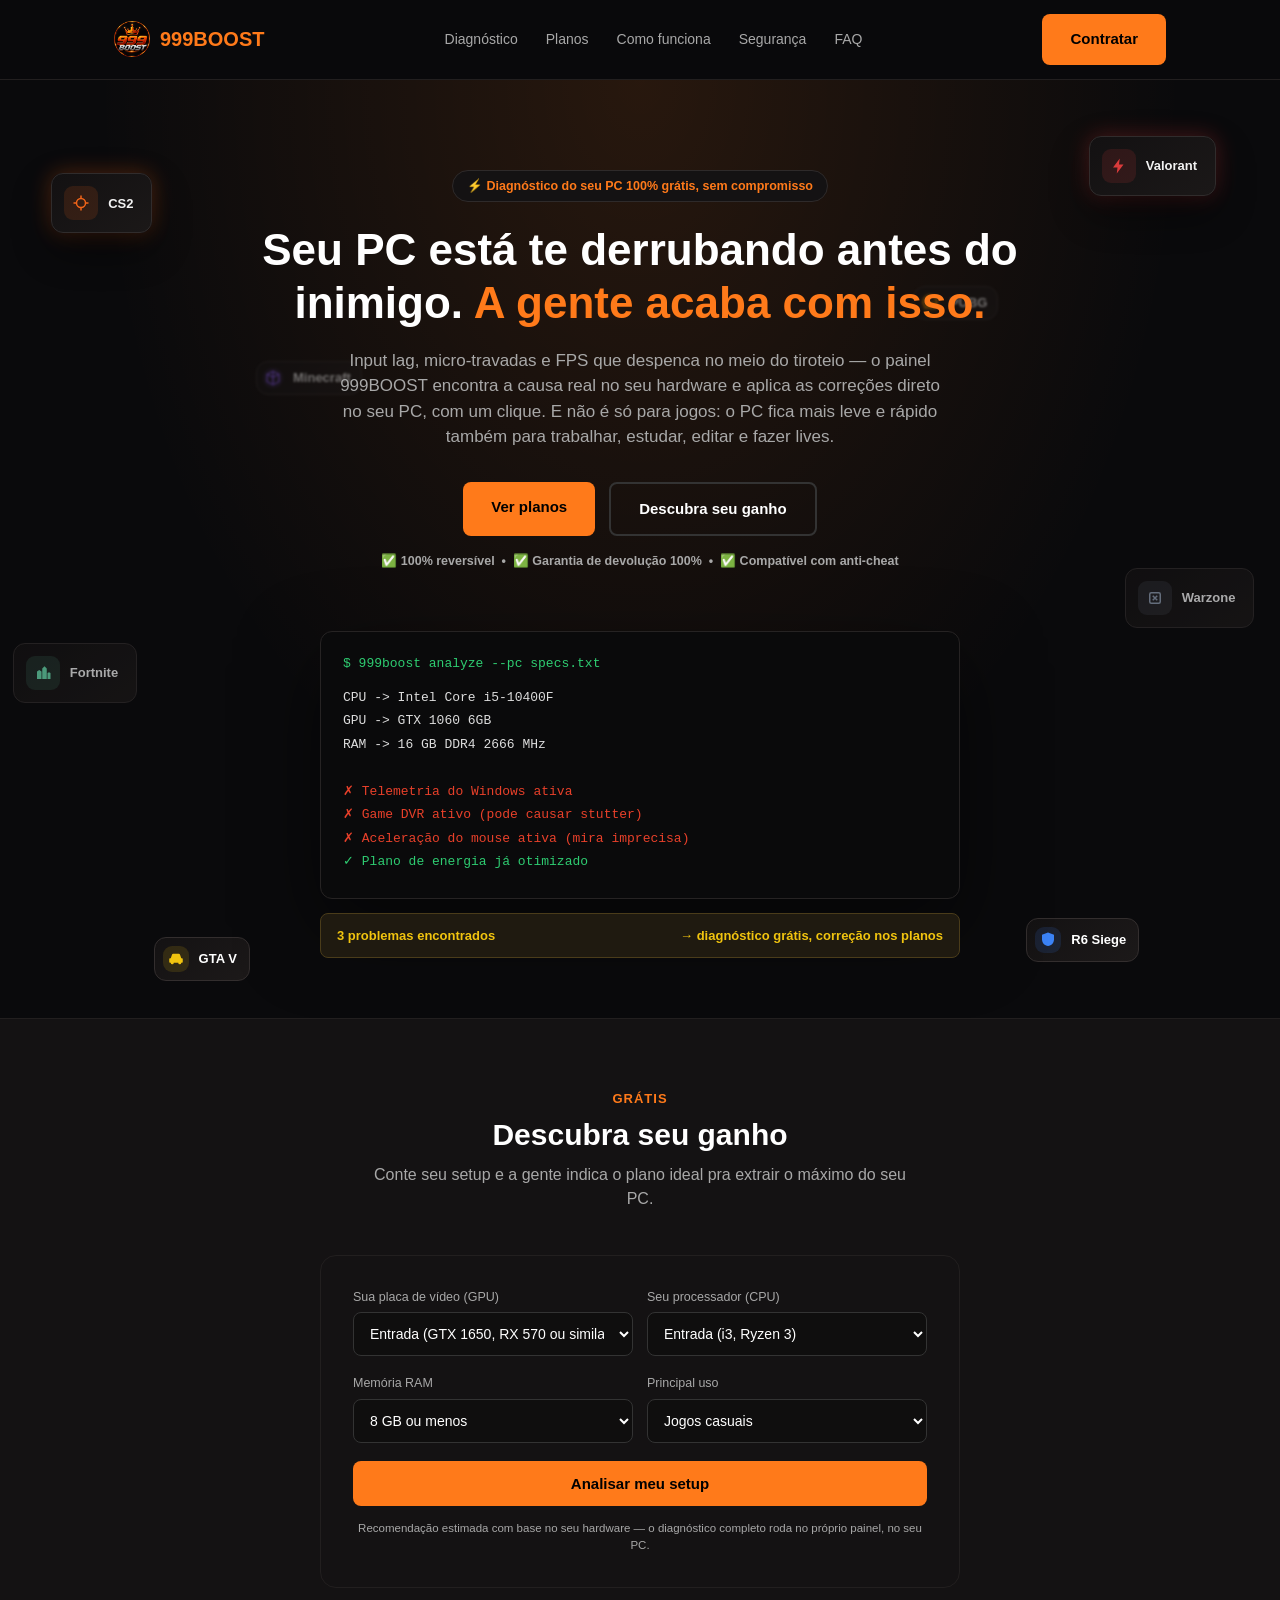
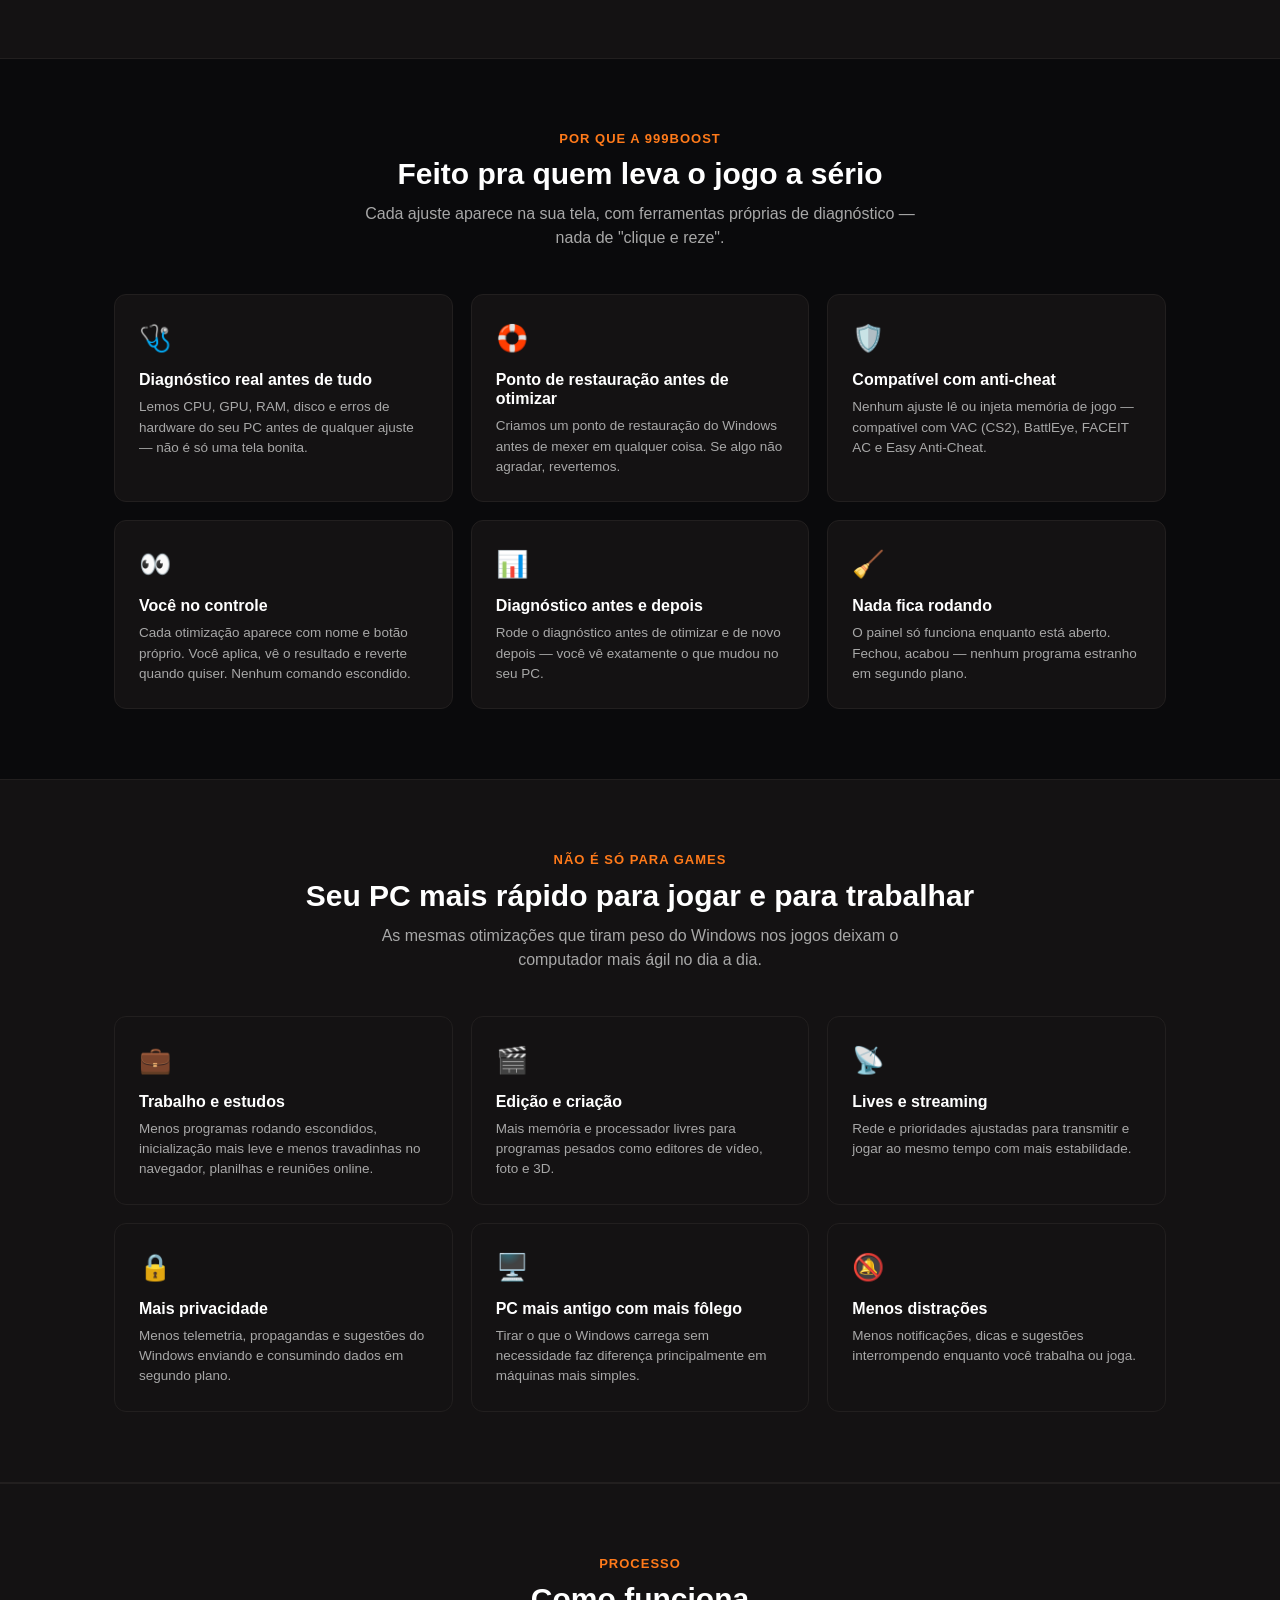
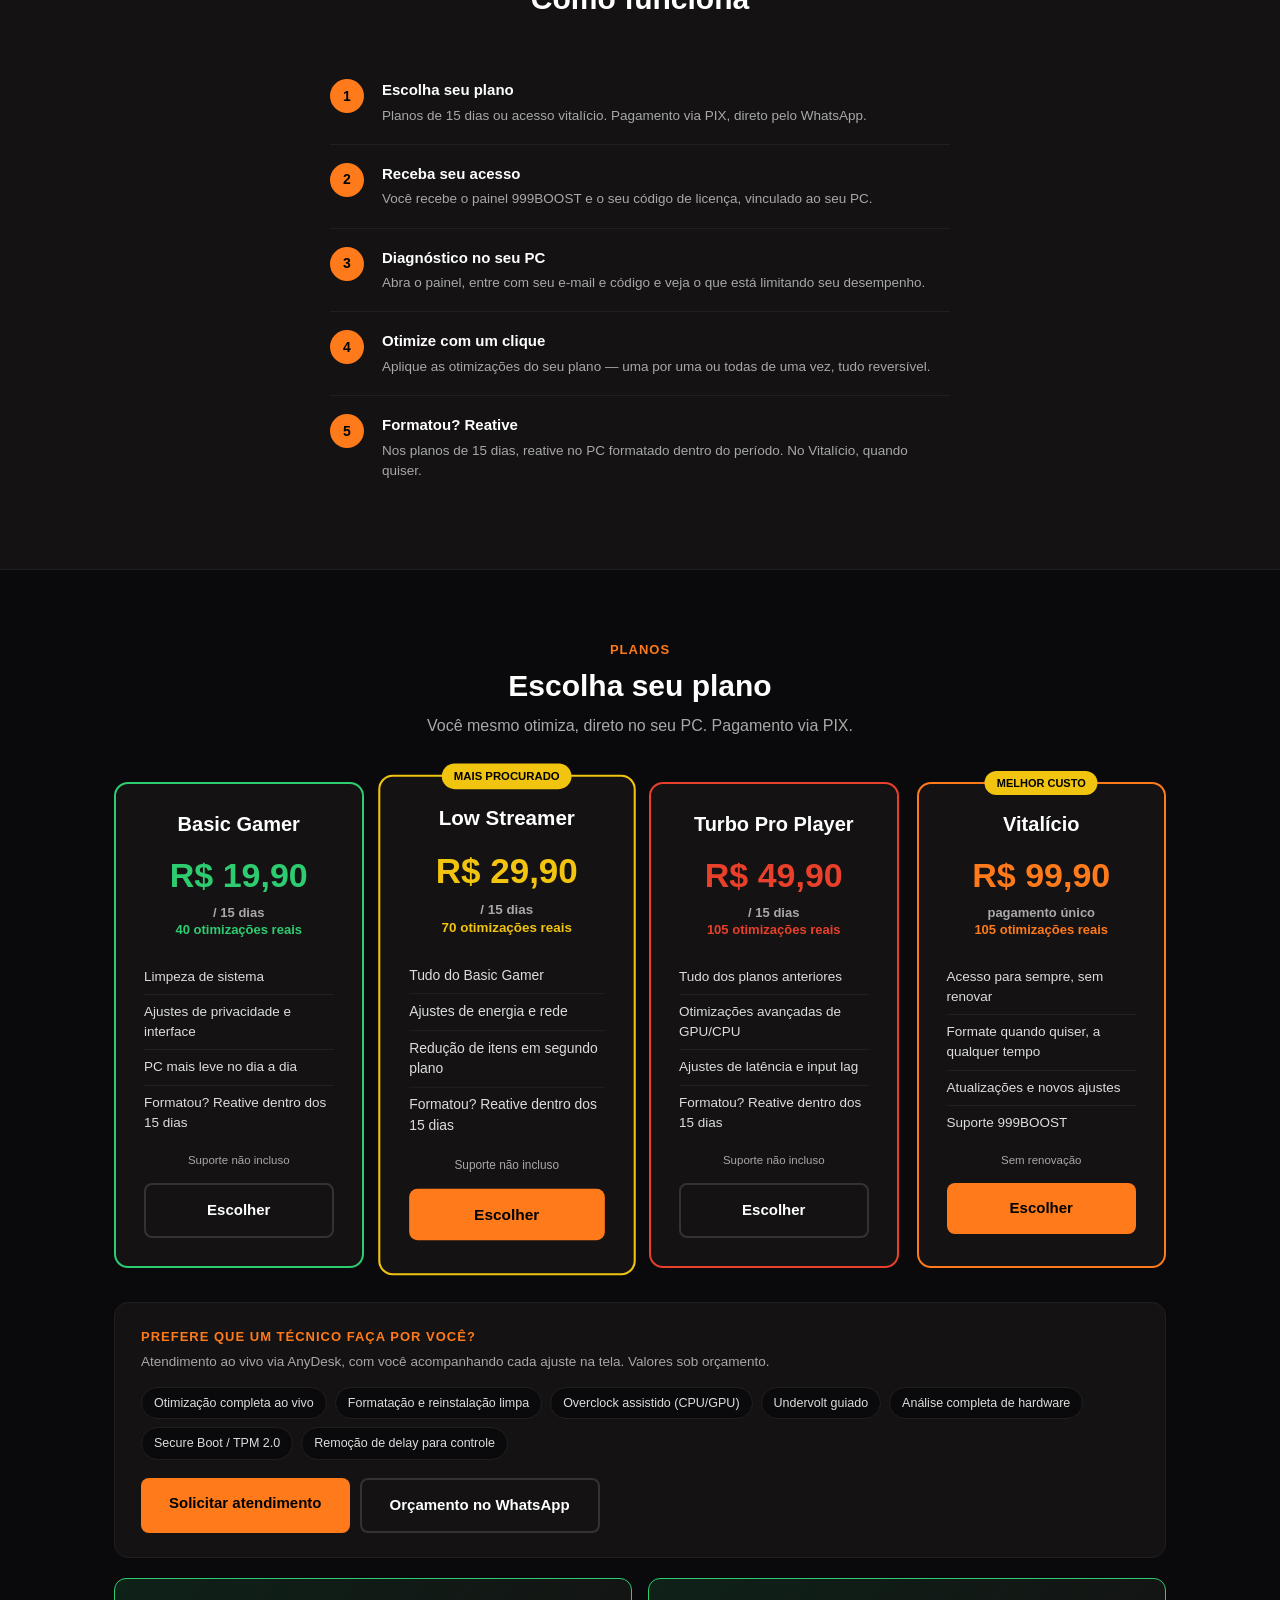
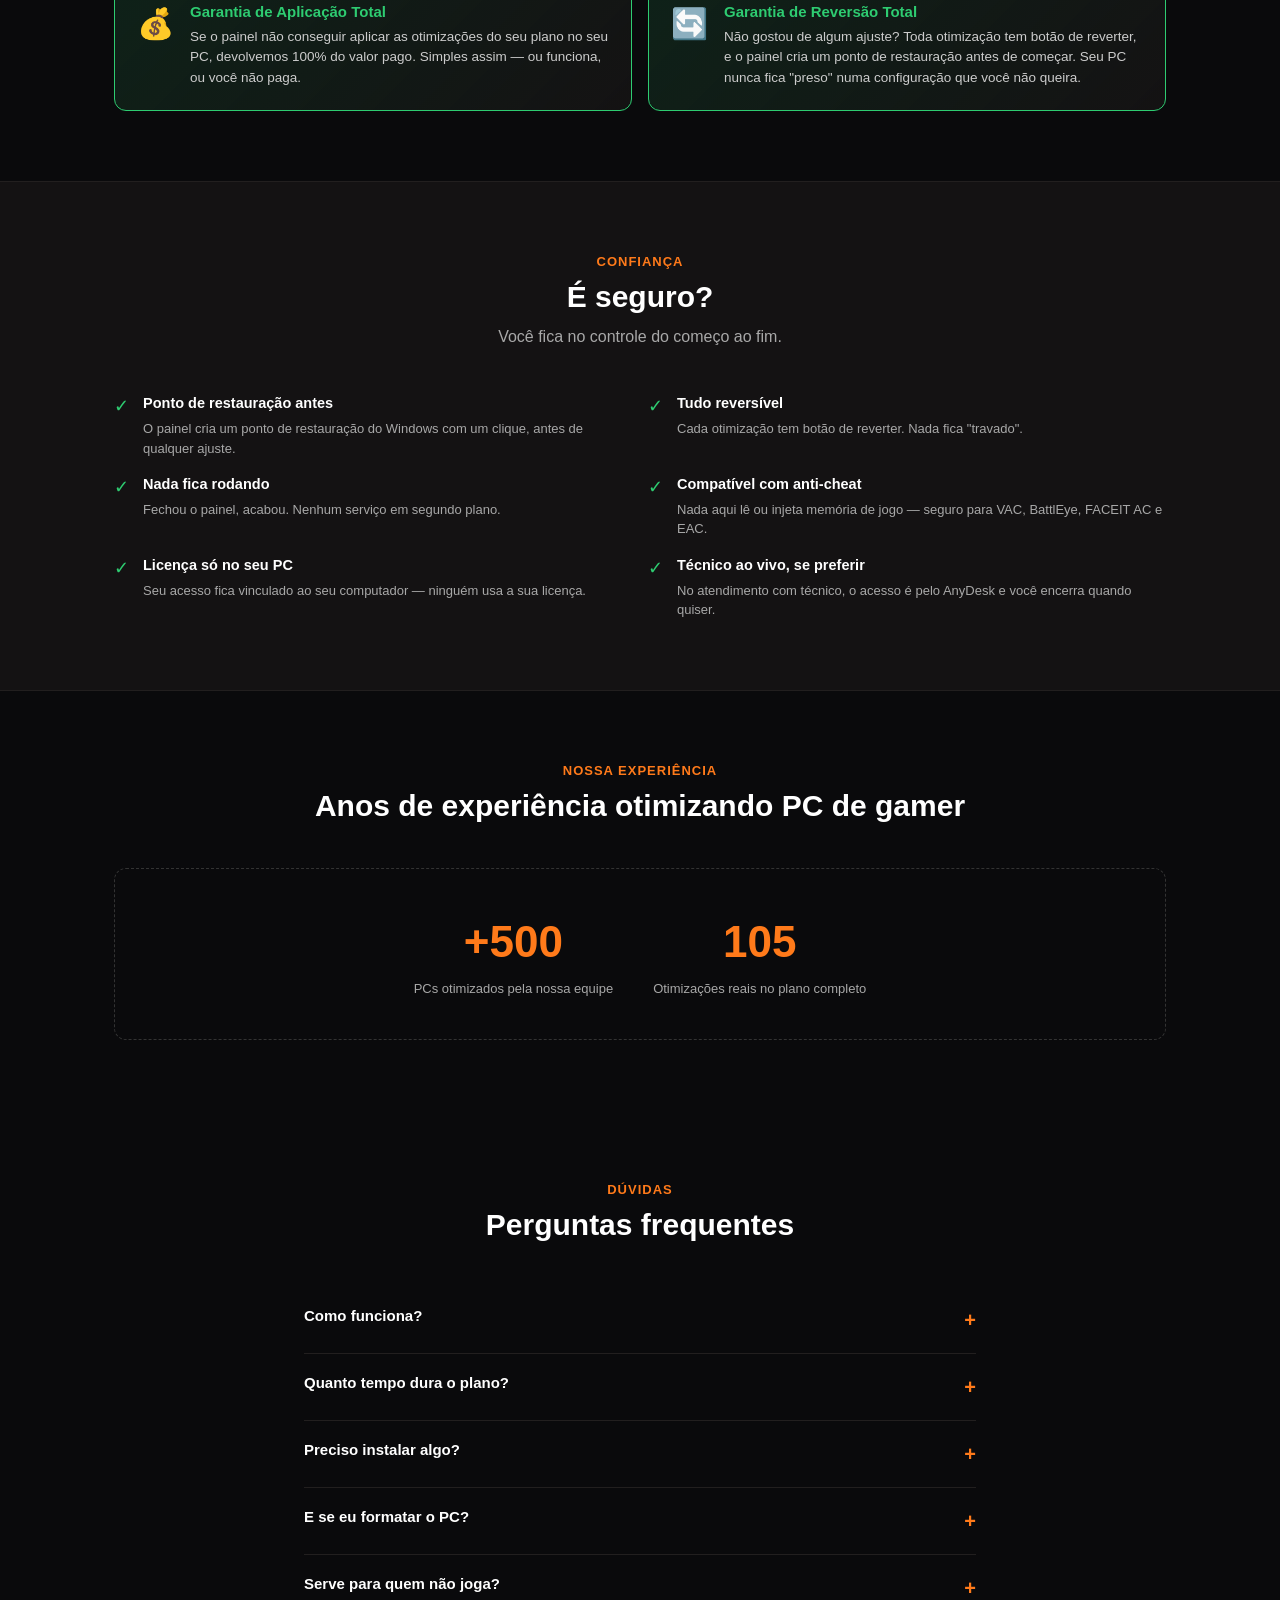
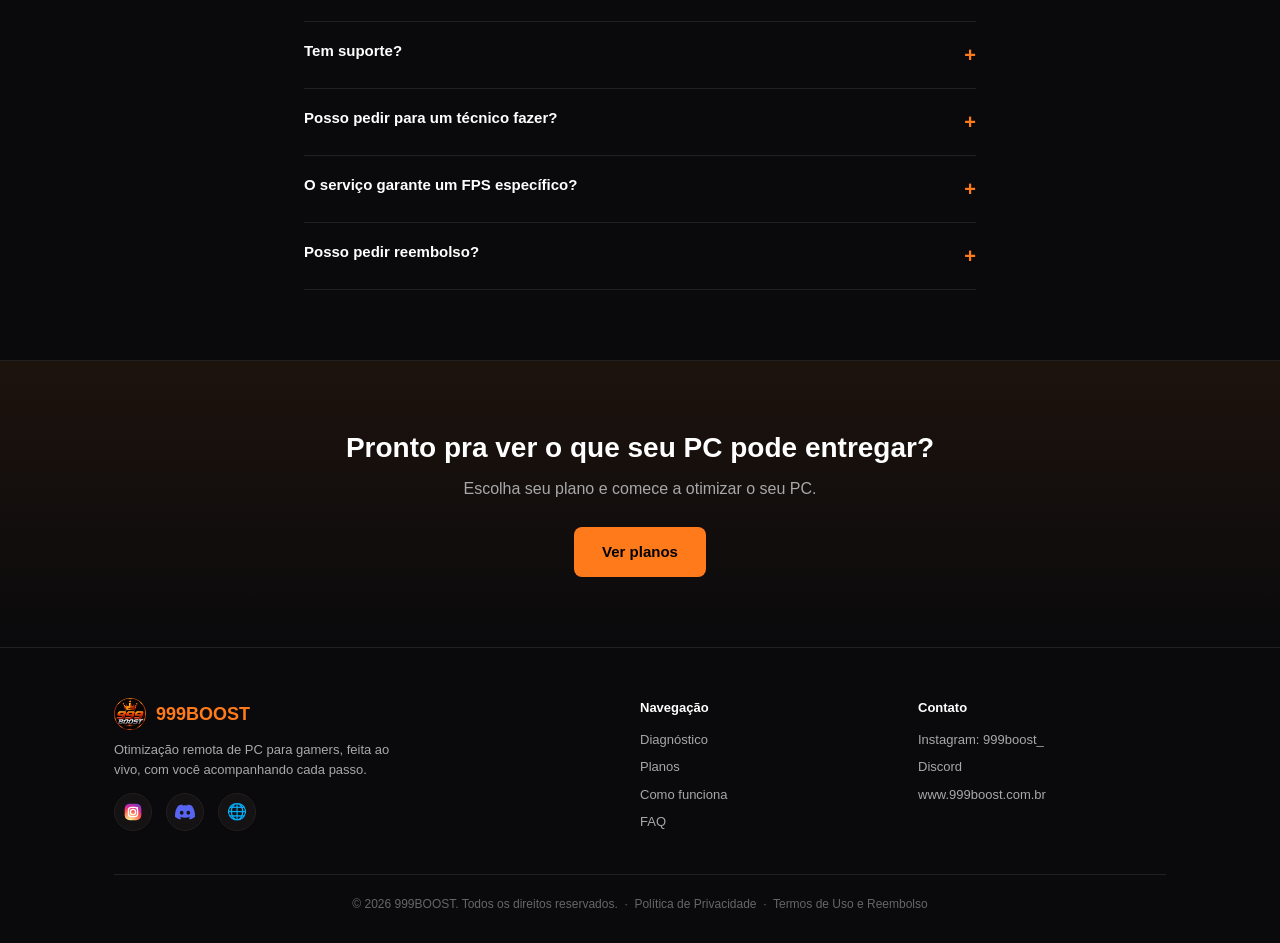
==== index.html @ 2a6d67d2 "Add files via upload" ====
<!DOCTYPE html>
<html lang="pt-br">
<head>
<meta charset="UTF-8">
<meta name="viewport" content="width=device-width, initial-scale=1, viewport-fit=cover">
<title>999BOOST - Otimização de PC Gamer ao Vivo</title>
<meta name="description" content="Otimização remota de PC para gamers, feita ao vivo via AnyDesk. Diagnóstico grátis, mais FPS, menos input lag. Garantia de devolução 100%.">
<link rel="icon" type="image/png" href="/Favicon.png?v=4">
<meta property="og:type" content="website">
<meta property="og:url" content="https://www.999boost.com.br">
<meta property="og:title" content="999BOOST - Otimização de PC Gamer ao Vivo">
<meta property="og:description" content="Diagnóstico grátis do seu PC. Mais FPS, menos input lag, atendimento ao vivo via AnyDesk. Garantia de devolução 100%.">
<meta property="og:image" content="https://www.999boost.com.br/logo.png">
<meta name="twitter:card" content="summary_large_image">
<meta name="twitter:title" content="999BOOST - Otimização de PC Gamer ao Vivo">
<meta name="twitter:description" content="Diagnóstico grátis do seu PC. Mais FPS, menos input lag, atendimento ao vivo via AnyDesk.">
<meta name="twitter:image" content="https://www.999boost.com.br/logo.png">
<style>
:root{
  --bg:#0a0a0c; --panel:#141213; --line:#221f1f; --text:#fff; --sub:#a8a8a8;
  --orange:#ff7a1a; --red:#e8402a; --green:#2ecc71; --yellow:#f1c40f;
  box-sizing:border-box;
}
*{box-sizing:border-box; margin:0; padding:0;}
body{background:var(--bg); color:var(--text); font-family:'Segoe UI',Arial,sans-serif; line-height:1.5;
  padding-top:env(safe-area-inset-top,0px); padding-bottom:env(safe-area-inset-bottom,0px);}
a{color:inherit; text-decoration:none;}
img{max-width:100%;}
.wrap{max-width:1100px; margin:0 auto; padding:0 24px;}
section{padding:70px 0;}
h1,h2,h3{line-height:1.2;}
.btn{display:inline-block; padding:14px 28px; border-radius:8px; font-weight:800; font-size:15px; cursor:pointer; border:none; transition:all .2s ease;}
.btn-primary{background:var(--orange); color:#000;}
.btn-outline{background:transparent; color:#fff; border:2px solid #333;}
.btn-primary:hover{background:#ff8f3f; transform:translateY(-2px); box-shadow:0 8px 22px rgba(255,106,26,.35);}
.btn-outline:hover{border-color:var(--orange); color:var(--orange);}

/* NAV */
nav{position:sticky; top:0; z-index:50; background:rgba(10,10,12,0.92); backdrop-filter:blur(8px); border-bottom:1px solid var(--line);}
nav .wrap{display:flex; align-items:center; justify-content:space-between; padding:14px 24px;}
.brand{display:flex; align-items:center; gap:10px; font-weight:900; font-size:20px; color:var(--orange);}
.brand img{width:36px; height:36px; border-radius:8px;}
.navlinks{display:flex; gap:28px; font-size:14px; color:var(--sub);}
.navlinks a:hover{color:#fff;}
.navcta{display:flex; gap:10px; align-items:center;}
@media (max-width:820px){ .navlinks{display:none;} }

/* HERO */
.hero{padding:90px 0 60px 0; text-align:center; background:radial-gradient(ellipse at top, rgba(255,122,26,0.12), transparent 60%); position:relative; overflow:hidden;}
.hero .wrap{position:relative; z-index:3;}
.game-badge{position:absolute; z-index:1; pointer-events:none; background:linear-gradient(145deg, var(--panel), #1c1919); border:1px solid #332e2e; border-radius:12px; padding:12px 18px 12px 12px; font-weight:800; font-size:13px; color:var(--sub); display:flex; align-items:center; gap:10px; animation:float 6s ease-in-out infinite;}
.game-badge .gb-icon{width:34px; height:34px; border-radius:9px; display:flex; align-items:center; justify-content:center; font-size:17px; flex-shrink:0;}
.game-badge b{color:#fff; font-size:13px; white-space:nowrap;}
@keyframes float{0%{transform:translateY(0) rotate(0deg) scale(1);} 33%{transform:translateY(-14px) rotate(-2deg) scale(1.03);} 66%{transform:translateY(8px) rotate(2deg) scale(0.98);} 100%{transform:translateY(0) rotate(0deg) scale(1);}}
.game-badge.far{opacity:.4; filter:blur(1px); transform-origin:center;}
.game-badge.near{opacity:.95; box-shadow:0 16px 40px rgba(0,0,0,.55), 0 0 22px var(--glow, transparent);}
.game-badge.mid{opacity:.65;}
.game-badge.small{padding:8px 12px 8px 8px; font-size:11px;}
.game-badge.small .gb-icon{width:26px; height:26px; font-size:13px;}
.game-badge.tiny{padding:6px 10px 6px 6px; font-size:10px;}
.game-badge.tiny .gb-icon{width:20px; height:20px; font-size:11px;}

.gb1{top:10%; left:4%; animation-delay:.2s; animation-duration:7s;}
.gb2{top:6%; right:5%; animation-delay:.9s; animation-duration:6.5s;}
.gb3{top:60%; left:1%; animation-delay:1.5s; animation-duration:8s;}
.gb4{top:52%; right:2%; animation-delay:.4s; animation-duration:6s;}
.gb5{bottom:4%; left:12%; animation-delay:1.1s; animation-duration:7.5s;}
.gb6{bottom:6%; right:11%; animation-delay:1.8s; animation-duration:6.8s;}
.gb7{top:30%; left:20%; animation-delay:2.2s; animation-duration:9s;}
.gb8{top:22%; right:22%; animation-delay:.6s; animation-duration:7.2s;}
.gb9{bottom:22%; left:32%; animation-delay:1.4s; animation-duration:8.4s;}
.gb10{bottom:28%; right:30%; animation-delay:2.6s; animation-duration:7.8s;}

@media (max-width:900px){
  .game-badge{transform:scale(.8);}
  .game-badge.tiny, .game-badge.far{display:none;}
}
@media (max-width:600px){ .game-badge{display:none;} }

.reveal{opacity:0; transform:translateY(24px); transition:opacity .6s ease, transform .6s ease;}
.reveal.show{opacity:1; transform:translateY(0);}

.floating-cta{position:fixed; bottom:22px; right:22px; z-index:60; background:var(--panel); border:1px solid var(--orange); border-radius:14px; padding:18px; width:270px; box-shadow:0 20px 50px rgba(0,0,0,.6); animation:slideIn .5s ease;}
@keyframes slideIn{from{transform:translateY(30px); opacity:0;} to{transform:translateY(0); opacity:1;}}
.floating-cta .fc-tag{color:var(--green); font-size:11px; font-weight:900; text-transform:uppercase;}
.floating-cta h4{font-size:14.5px; margin:6px 0 8px 0;}
.floating-cta p{color:var(--sub); font-size:12.5px; margin-bottom:12px;}
.floating-cta .fc-close{position:absolute; top:8px; right:10px; color:var(--sub); cursor:pointer; font-size:16px;}
.floating-cta a.btn{width:100%; text-align:center; padding:10px; font-size:13px;}

.stars{color:var(--yellow); font-size:15px; letter-spacing:2px;}
.review-card{background:var(--panel); border:1px solid var(--line); border-radius:12px; padding:22px;}
.review-empty{text-align:center; padding:40px 20px; border:1px dashed #333; border-radius:12px; color:var(--sub);}

.ganho-box{background:var(--panel); border:1px solid var(--line); border-radius:16px; padding:32px; max-width:640px; margin:0 auto;}
.ganho-row{display:grid; grid-template-columns:1fr 1fr; gap:14px; margin-bottom:18px;}
@media (max-width:560px){ .ganho-row{grid-template-columns:1fr;} }
.ganho-row label{display:block; font-size:12.5px; color:var(--sub); margin-bottom:6px;}
.ganho-row select{width:100%; padding:12px; border-radius:8px; background:#0f0e0e; border:1px solid #333; color:#fff; font-size:14px;}
#ganhoResultado{margin-top:20px; display:none; background:#1a1717; border:1px solid var(--orange); border-radius:10px; padding:18px; text-align:center;}
#ganhoResultado h4{color:var(--orange); font-size:17px; margin-bottom:6px;}
#ganhoResultado p{color:var(--sub); font-size:13px;}
.badge{display:inline-block; background:var(--panel); border:1px solid #2e2a2a; color:var(--orange); font-size:12.5px; font-weight:700; padding:6px 14px; border-radius:999px; margin-bottom:22px;}
.hero h1{font-size:44px; font-weight:900; max-width:780px; margin:0 auto 18px auto;}
.hero h1 span{color:var(--orange);}
.hero p{color:var(--sub); font-size:17px; max-width:600px; margin:0 auto 32px auto;}
.hero-ctas{display:flex; gap:14px; justify-content:center; flex-wrap:wrap;}
.trust-strip{margin-top:16px; font-size:12.5px; color:var(--sub); font-weight:700;}
@media (max-width:600px){ .hero h1{font-size:30px;} }

/* TERMINAL DIAGNOSTICO */
.terminal-wrap{max-width:640px; margin:60px auto 0 auto;}
.terminal{background:#0a0a0b; border:1px solid #262323; border-radius:12px; padding:22px; font-family:Consolas,monospace; font-size:13px; text-align:left; box-shadow:0 30px 80px rgba(0,0,0,.5);}
.terminal .prompt{color:var(--green); margin-bottom:14px;}
.terminal .spec{color:#ddd; margin-bottom:4px;}
.terminal .bad{color:var(--red); margin:4px 0;}
.terminal .ok{color:var(--green); margin:4px 0;}
.diagbar{margin-top:14px; background:#1f1a10; border:1px solid #4a3c1a; color:var(--yellow); border-radius:8px; padding:12px 16px; display:flex; justify-content:space-between; font-size:13px; font-weight:700; flex-wrap:wrap; gap:6px;}

/* FEATURES */
.section-title{text-align:center; margin-bottom:44px;}
.section-title .eyebrow{color:var(--orange); font-weight:800; font-size:13px; text-transform:uppercase; letter-spacing:1px;}
.section-title h2{font-size:30px; margin-top:8px;}
.section-title p{color:var(--sub); margin-top:10px; max-width:560px; margin-left:auto; margin-right:auto;}
.grid{display:grid; grid-template-columns:repeat(3,1fr); gap:18px;}
@media (max-width:820px){ .grid{grid-template-columns:1fr 1fr;} }
@media (max-width:560px){ .grid{grid-template-columns:1fr;} }
.card{background:var(--panel); border:1px solid var(--line); border-radius:12px; padding:24px;}
.card .icon{font-size:26px; margin-bottom:12px;}
.card h3{font-size:16px; margin-bottom:8px;}
.card p{color:var(--sub); font-size:13.5px;}

/* STEPS */
.steps{display:flex; flex-direction:column; gap:0; max-width:620px; margin:0 auto;}
.step{display:flex; gap:18px; padding:18px 0; border-bottom:1px solid var(--line);}
.step:last-child{border-bottom:none;}
.step .num{width:34px; height:34px; flex-shrink:0; border-radius:50%; background:var(--orange); color:#000; font-weight:900; display:flex; align-items:center; justify-content:center; font-size:14px;}
.step h4{font-size:15px; margin-bottom:4px;}
.step p{color:var(--sub); font-size:13.5px;}

/* PLANOS */
.plans{display:grid; grid-template-columns:repeat(4,1fr); gap:18px;}
@media (max-width:1100px){ .plans{grid-template-columns:repeat(2,1fr);} }
@media (max-width:620px){ .plans{grid-template-columns:1fr;} }
.plan-card.p4{border-color:var(--orange);}
.plan-card.p4 .price{color:var(--orange);}
.plan-card .per{display:block; font-size:13px; font-weight:700; color:var(--sub); margin-top:2px;}
.plan-card .plan-tag{white-space:nowrap;}
.plan-card .nosup{font-size:11.5px; color:var(--sub); margin:-8px 0 14px 0;}
.tech-box{margin-top:34px; background:var(--panel); border:1px solid var(--line); border-radius:14px; padding:24px 26px;}
.tech-box h4{color:var(--orange); letter-spacing:1px; font-size:13px; margin-bottom:6px;}
.tech-box > p{color:var(--sub); font-size:13.5px; margin-bottom:14px;}
.tech-list{display:flex; flex-wrap:wrap; gap:8px; margin-bottom:18px;}
.tech-list span{background:var(--bg,#0a0a0c); border:1px solid var(--line); border-radius:999px; padding:6px 12px; font-size:12.5px; color:#ddd;}
.tech-ctas{display:flex; gap:10px; flex-wrap:wrap;}
.plan-card{background:var(--panel); border:2px solid #2a2626; border-radius:14px; padding:28px; text-align:center; position:relative; transition:transform .25s ease, box-shadow .25s ease;}
.plan-card:hover{transform:translateY(-6px); box-shadow:0 18px 40px rgba(0,0,0,.45);}
.plan-card.p1{border-color:var(--green);}
.plan-card.p2{border-color:var(--yellow); transform:scale(1.03);}
.plan-card.p3{border-color:var(--red);}
.plan-tag{position:absolute; top:-13px; left:50%; transform:translateX(-50%); background:var(--yellow); color:#000; font-size:11px; font-weight:900; padding:4px 12px; border-radius:999px; animation:tagpulse 2.4s ease-in-out infinite;}
@keyframes tagpulse{0%,100%{box-shadow:0 0 0 0 rgba(241,196,15,.5);} 50%{box-shadow:0 0 0 8px rgba(241,196,15,0);}}
.plan-card h3{font-size:20px; margin-bottom:6px;}
.plan-card .price{font-size:34px; font-weight:900; margin:14px 0 4px 0;}
.plan-card.p1 .price{color:var(--green);} .plan-card.p2 .price{color:var(--yellow);} .plan-card.p3 .price{color:var(--red);}
.plan-card ul{list-style:none; text-align:left; margin:20px 0; font-size:13.5px; color:#ddd;}
.plan-card li{padding:7px 0; border-bottom:1px solid #221f1f;}
.plan-card li:last-child{border-bottom:none;}
.extras-box{margin-top:36px; background:var(--panel); border:1px solid var(--line); border-radius:12px; padding:24px;}
.extras-box h4{color:var(--orange); font-size:14px; margin-bottom:14px;}
.extra-row{display:flex; justify-content:space-between; padding:10px 0; border-bottom:1px solid var(--line); font-size:13.5px;}
.extra-row:last-child{border-bottom:none;}
.extra-row span:last-child{color:var(--orange); font-weight:700;}

.guarantee-grid{margin-top:20px; display:grid; grid-template-columns:1fr 1fr; gap:16px;}
@media (max-width:700px){ .guarantee-grid{grid-template-columns:1fr;} }
.guarantee-box{background:linear-gradient(135deg, rgba(46,204,113,.12), var(--panel)); border:1px solid var(--green); border-radius:12px; padding:22px; display:flex; gap:16px; align-items:flex-start;}
.guarantee-icon{font-size:30px; flex-shrink:0;}
.guarantee-box h4{color:var(--green); font-size:15px; margin-bottom:4px;}
.guarantee-box p{font-size:13.5px; color:#ccc; margin:0;}

/* SEGURANCA */
.sec-list{display:grid; grid-template-columns:1fr 1fr; gap:16px;}
@media (max-width:700px){ .sec-list{grid-template-columns:1fr;} }
.sec-item{display:flex; gap:14px; align-items:flex-start;}
.sec-item .chk{color:var(--green); font-size:18px;}
.sec-item h4{font-size:14.5px; margin-bottom:4px;}
.sec-item p{color:var(--sub); font-size:13px;}

/* FAQ */
.faq-item{border-bottom:1px solid var(--line); padding:18px 0;}
.faq-q{display:flex; justify-content:space-between; cursor:pointer; font-weight:700; font-size:15px;}
.faq-a{color:var(--sub); font-size:13.5px; margin-top:10px; display:none; line-height:1.6;}
.faq-item.open .faq-a{display:block;}
.faq-item.open .faq-q .plus{transform:rotate(45deg);}
.faq-q .plus{transition:transform .15s; color:var(--orange); font-size:20px;}

/* CTA FINAL */
.cta-final{text-align:center; background:linear-gradient(180deg, rgba(255,122,26,.08), transparent); border-top:1px solid var(--line); border-bottom:1px solid var(--line);}
.cta-final h2{font-size:28px; margin-bottom:12px;}
.cta-final p{color:var(--sub); margin-bottom:26px;}

/* FOOTER */
footer{padding:50px 0 30px 0; color:var(--sub); font-size:13px;}
.footer-grid{display:grid; grid-template-columns:2fr 1fr 1fr; gap:30px; margin-bottom:34px;}
@media (max-width:700px){ .footer-grid{grid-template-columns:1fr;} }
.footer-brand{display:flex; align-items:center; gap:10px; font-weight:900; color:var(--orange); font-size:18px; margin-bottom:10px;}
.footer-brand img{width:32px; height:32px; border-radius:6px;}
.footer-col h5{color:#fff; font-size:13px; margin-bottom:12px;}
.footer-col a{display:block; color:var(--sub); margin-bottom:8px; font-size:13px;}
.footer-col a:hover{color:var(--orange);}
.social-row{display:flex; gap:14px; margin-top:14px;}
.social-row a{background:var(--panel); border:1px solid var(--line); width:38px; height:38px; border-radius:50%; display:flex; align-items:center; justify-content:center; font-size:16px;}
.social-row a:hover{border-color:var(--orange);}
.footer-bottom{border-top:1px solid var(--line); padding-top:20px; text-align:center; font-size:12px; color:#666;}
</style>
</head>
<body>

<nav>
  <div class="wrap">
    <a href="/" class="brand" style="text-decoration:none;"><img src="[data-uri]">999BOOST</a>
    <div class="navlinks">
      <a href="#diagnostico">Diagnóstico</a>
      <a href="#planos">Planos</a>
      <a href="#como-funciona">Como funciona</a>
      <a href="#seguranca">Segurança</a>
      <a href="#faq">FAQ</a>
    </div>
    <div class="navcta">
      <a class="btn btn-primary" href="/contratar.html">Contratar</a>
    </div>
  </div>
</nav>

<section class="hero">
  <div class="game-badge gb1 near" style="--glow:#ff6a1a55;"><span class="gb-icon" style="background:#ff6a1a22;"><svg viewBox="0 0 24 24" width="18" height="18" fill="none" stroke="#ff6a1a" stroke-width="2"><circle cx="12" cy="12" r="6"/><path d="M12 2v4M12 18v4M2 12h4M18 12h4"/></svg></span><b>CS2</b></div>
  <div class="game-badge gb2 near" style="--glow:#e63e3e55;"><span class="gb-icon" style="background:#e63e3e22;"><svg viewBox="0 0 24 24" width="18" height="18" fill="#e63e3e"><path d="M13 2 4 14h6l-1 8 9-12h-6l1-8Z"/></svg></span><b>Valorant</b></div>
  <div class="game-badge gb3 mid"><span class="gb-icon" style="background:#6ee7b722;"><svg viewBox="0 0 24 24" width="18" height="18" fill="#6ee7b7"><path d="M4 20V10l3-2 3 2v10H4Zm7 0V6l3-3 3 3v14h-6Zm7 0v-8l2-1 2 1v8h-4Z"/></svg></span><b>Fortnite</b></div>
  <div class="game-badge gb4 mid"><span class="gb-icon" style="background:#94a3b822;"><svg viewBox="0 0 24 24" width="18" height="18" fill="none" stroke="#94a3b8" stroke-width="2"><rect x="5" y="5" width="14" height="14" rx="2"/><path d="M9 9l6 6M15 9l-6 6"/></svg></span><b>Warzone</b></div>
  <div class="game-badge gb5 small"><span class="gb-icon" style="background:#f1c40f22;"><svg viewBox="0 0 24 24" width="18" height="18" fill="#f1c40f"><path d="M5 11l1.5-4.5A2 2 0 0 1 8.4 5h7.2a2 2 0 0 1 1.9 1.5L19 11h1a1 1 0 0 1 1 1v4a1 1 0 0 1-1 1h-1a2 2 0 1 1-4 0H9a2 2 0 1 1-4 0H4a1 1 0 0 1-1-1v-4a1 1 0 0 1 1-1h1Z"/></svg></span><b>GTA V</b></div>
  <div class="game-badge gb6 small"><span class="gb-icon" style="background:#3b82f622;"><svg viewBox="0 0 24 24" width="18" height="18" fill="#3b82f6"><path d="M12 2 4 5v6c0 5 3.5 8.5 8 9 4.5-.5 8-4 8-9V5l-8-3Z"/></svg></span><b>R6 Siege</b></div>
  <div class="game-badge gb7 far tiny"><span class="gb-icon" style="background:#8b5cf622;"><svg viewBox="0 0 24 24" width="18" height="18" fill="none" stroke="#8b5cf6" stroke-width="1.8" stroke-linejoin="round"><path d="M12 3 20 7v10l-8 4-8-4V7l8-4Z"/><path d="M12 3v18M4 7l8 4 8-4"/></svg></span><b>Minecraft</b></div>
  <div class="game-badge gb8 far tiny"><span class="gb-icon" style="background:#f59e0b22;"><svg viewBox="0 0 24 24" width="18" height="18" fill="none" stroke="#f59e0b" stroke-width="2" stroke-linecap="round"><path d="M3 11a9 9 0 0 1 18 0"/><path d="M3 11l3 8M21 11l-3 8M8 11l1 8M16 11l-1 8M12 11v8"/></svg></span><b>PUBG</b></div>
  <div class="game-badge gb9 far tiny"><span class="gb-icon" style="background:#eab30822;"><svg viewBox="0 0 24 24" width="18" height="18" fill="#eab308"><path d="M6 3h12l4 6-10 12L2 9l4-6Z"/></svg></span><b>LoL</b></div>
  <div class="game-badge gb10 far tiny"><span class="gb-icon" style="background:#ef444422;"><svg viewBox="0 0 24 24" width="18" height="18" fill="none" stroke="#ef4444" stroke-width="2"><circle cx="12" cy="8" r="5"/><path d="M9 12.5 7 21l5-3 5 3-2-8.5"/></svg></span><b>Apex Legends</b></div>
  <div class="wrap">
    <div class="badge">⚡ Diagnóstico do seu PC 100% grátis, sem compromisso</div>
    <h1>Seu PC está te derrubando antes do inimigo. <span>A gente acaba com isso.</span></h1>
    <p>Input lag, micro-travadas e FPS que despenca no meio do tiroteio — o painel 999BOOST encontra a causa real no seu hardware e aplica as correções direto no seu PC, com um clique. E não é só para jogos: o PC fica mais leve e rápido também para trabalhar, estudar, editar e fazer lives.</p>
    <div class="hero-ctas">
      <a class="btn btn-primary" href="#planos">Ver planos</a>
      <a class="btn btn-outline" href="#ganho">Descubra seu ganho</a>
    </div>
    <div class="trust-strip">✅ 100% reversível &nbsp;•&nbsp; ✅ Garantia de devolução 100% &nbsp;•&nbsp; ✅ Compatível com anti-cheat</div>

    <div class="terminal-wrap" id="diagnostico">
      <div class="terminal">
        <div class="prompt">$ 999boost analyze --pc specs.txt</div>
        <div class="spec">CPU  -> Intel Core i5-10400F</div>
        <div class="spec">GPU  -> GTX 1060 6GB</div>
        <div class="spec">RAM  -> 16 GB DDR4 2666 MHz</div>
        <br>
        <div class="bad">✗ Telemetria do Windows ativa</div>
        <div class="bad">✗ Game DVR ativo (pode causar stutter)</div>
        <div class="bad">✗ Aceleração do mouse ativa (mira imprecisa)</div>
        <div class="ok">✓ Plano de energia já otimizado</div>
      </div>
      <div class="diagbar"><span>3 problemas encontrados</span><span>→ diagnóstico grátis, correção nos planos</span></div>
    </div>
  </div>
</section>

<section id="ganho" style="background:var(--panel); border-top:1px solid var(--line); border-bottom:1px solid var(--line);">
  <div class="wrap">
    <div class="section-title">
      <div class="eyebrow">Grátis</div>
      <h2>Descubra seu ganho</h2>
      <p>Conte seu setup e a gente indica o plano ideal pra extrair o máximo do seu PC.</p>
    </div>
    <div class="ganho-box">
      <div class="ganho-row">
        <div>
          <label>Sua placa de vídeo (GPU)</label>
          <select id="selGpu">
            <option value="1">Entrada (GTX 1650, RX 570 ou similar)</option>
            <option value="2">Intermediária (GTX 1660, RTX 3050/3060, RX 6600)</option>
            <option value="3">Avançada (RTX 3070+, RTX 4070+, RX 6700+)</option>
          </select>
        </div>
        <div>
          <label>Seu processador (CPU)</label>
          <select id="selCpu">
            <option value="1">Entrada (i3, Ryzen 3)</option>
            <option value="2">Intermediário (i5, Ryzen 5)</option>
            <option value="3">Avançado (i7/i9, Ryzen 7/9)</option>
          </select>
        </div>
      </div>
      <div class="ganho-row">
        <div>
          <label>Memória RAM</label>
          <select id="selRam">
            <option value="1">8 GB ou menos</option>
            <option value="2">16 GB</option>
            <option value="3">32 GB ou mais</option>
          </select>
        </div>
        <div>
          <label>Principal uso</label>
          <select id="selUso">
            <option value="1">Jogos casuais</option>
            <option value="2">Jogos competitivos</option>
            <option value="3">Jogos + Live/Streaming</option>
          </select>
        </div>
      </div>
      <button class="btn btn-primary" style="width:100%;" onclick="calcularGanho()">Analisar meu setup</button>
      <div id="ganhoResultado">
        <h4 id="ganhoTitulo"></h4>
        <p id="ganhoTexto"></p>
        <a class="btn btn-outline" style="margin-top:14px;" id="ganhoLink" href="#planos">Ver esse plano</a>
      </div>
      <p style="text-align:center; color:var(--sub); font-size:11.5px; margin-top:14px;">Recomendação estimada com base no seu hardware — o diagnóstico completo roda no próprio painel, no seu PC.</p>
    </div>
  </div>
</section>

<section>
  <div class="wrap">
    <div class="section-title">
      <div class="eyebrow">Por que a 999BOOST</div>
      <h2>Feito pra quem leva o jogo a sério</h2>
      <p>Cada ajuste aparece na sua tela, com ferramentas próprias de diagnóstico — nada de "clique e reze".</p>
    </div>
    <div class="grid">
      <div class="card"><div class="icon">🩺</div><h3>Diagnóstico real antes de tudo</h3><p>Lemos CPU, GPU, RAM, disco e erros de hardware do seu PC antes de qualquer ajuste — não é só uma tela bonita.</p></div>
      <div class="card"><div class="icon">🛟</div><h3>Ponto de restauração antes de otimizar</h3><p>Criamos um ponto de restauração do Windows antes de mexer em qualquer coisa. Se algo não agradar, revertemos.</p></div>
      <div class="card"><div class="icon">🛡️</div><h3>Compatível com anti-cheat</h3><p>Nenhum ajuste lê ou injeta memória de jogo — compatível com VAC (CS2), BattlEye, FACEIT AC e Easy Anti-Cheat.</p></div>
      <div class="card"><div class="icon">👀</div><h3>Você no controle</h3><p>Cada otimização aparece com nome e botão próprio. Você aplica, vê o resultado e reverte quando quiser. Nenhum comando escondido.</p></div>
      <div class="card"><div class="icon">📊</div><h3>Diagnóstico antes e depois</h3><p>Rode o diagnóstico antes de otimizar e de novo depois — você vê exatamente o que mudou no seu PC.</p></div>
      <div class="card"><div class="icon">🧹</div><h3>Nada fica rodando</h3><p>O painel só funciona enquanto está aberto. Fechou, acabou — nenhum programa estranho em segundo plano.</p></div>
    </div>
  </div>
</section>

<section id="trabalho" style="background:var(--panel); border-top:1px solid var(--line); border-bottom:1px solid var(--line);">
  <div class="wrap">
    <div class="section-title">
      <div class="eyebrow">Não é só para games</div>
      <h2>Seu PC mais rápido para jogar e para trabalhar</h2>
      <p>As mesmas otimizações que tiram peso do Windows nos jogos deixam o computador mais ágil no dia a dia.</p>
    </div>
    <div class="grid">
      <div class="card"><div class="icon">💼</div><h3>Trabalho e estudos</h3><p>Menos programas rodando escondidos, inicialização mais leve e menos travadinhas no navegador, planilhas e reuniões online.</p></div>
      <div class="card"><div class="icon">🎬</div><h3>Edição e criação</h3><p>Mais memória e processador livres para programas pesados como editores de vídeo, foto e 3D.</p></div>
      <div class="card"><div class="icon">📡</div><h3>Lives e streaming</h3><p>Rede e prioridades ajustadas para transmitir e jogar ao mesmo tempo com mais estabilidade.</p></div>
      <div class="card"><div class="icon">🔒</div><h3>Mais privacidade</h3><p>Menos telemetria, propagandas e sugestões do Windows enviando e consumindo dados em segundo plano.</p></div>
      <div class="card"><div class="icon">🖥️</div><h3>PC mais antigo com mais fôlego</h3><p>Tirar o que o Windows carrega sem necessidade faz diferença principalmente em máquinas mais simples.</p></div>
      <div class="card"><div class="icon">🔕</div><h3>Menos distrações</h3><p>Menos notificações, dicas e sugestões interrompendo enquanto você trabalha ou joga.</p></div>
    </div>
  </div>
</section>

<section id="como-funciona" style="background:var(--panel); border-top:1px solid var(--line); border-bottom:1px solid var(--line);">
  <div class="wrap">
    <div class="section-title">
      <div class="eyebrow">Processo</div>
      <h2>Como funciona</h2>
    </div>
    <div class="steps">
      <div class="step"><div class="num">1</div><div><h4>Escolha seu plano</h4><p>Planos de 15 dias ou acesso vitalício. Pagamento via PIX, direto pelo WhatsApp.</p></div></div>
      <div class="step"><div class="num">2</div><div><h4>Receba seu acesso</h4><p>Você recebe o painel 999BOOST e o seu código de licença, vinculado ao seu PC.</p></div></div>
      <div class="step"><div class="num">3</div><div><h4>Diagnóstico no seu PC</h4><p>Abra o painel, entre com seu e-mail e código e veja o que está limitando seu desempenho.</p></div></div>
      <div class="step"><div class="num">4</div><div><h4>Otimize com um clique</h4><p>Aplique as otimizações do seu plano — uma por uma ou todas de uma vez, tudo reversível.</p></div></div>
      <div class="step"><div class="num">5</div><div><h4>Formatou? Reative</h4><p>Nos planos de 15 dias, reative no PC formatado dentro do período. No Vitalício, quando quiser.</p></div></div>
    </div>
  </div>
</section>

<section id="planos">
  <div class="wrap">
    <div class="section-title">
      <div class="eyebrow">Planos</div>
      <h2>Escolha seu plano</h2>
      <p>Você mesmo otimiza, direto no seu PC. Pagamento via PIX.</p>
    </div>
    <div class="plans">
      <div class="plan-card p1">
        <h3>Basic Gamer</h3>
        <div class="price">R$ 19,90 <span class="per">/ 15 dias</span></div>
        <div style="color:var(--green); font-weight:800; font-size:13px; margin-top:-6px;">40 otimizações reais</div>
        <ul>
          <li>Limpeza de sistema</li>
          <li>Ajustes de privacidade e interface</li>
          <li>PC mais leve no dia a dia</li>
          <li>Formatou? Reative dentro dos 15 dias</li>
        </ul>
        <div class="nosup">Suporte não incluso</div>
        <a class="btn btn-outline" style="width:100%;" href="/contratar.html?plano=basic">Escolher</a>
      </div>
      <div class="plan-card p2">
        <div class="plan-tag">MAIS PROCURADO</div>
        <h3>Low Streamer</h3>
        <div class="price">R$ 29,90 <span class="per">/ 15 dias</span></div>
        <div style="color:var(--yellow); font-weight:800; font-size:13px; margin-top:-6px;">70 otimizações reais</div>
        <ul>
          <li>Tudo do Basic Gamer</li>
          <li>Ajustes de energia e rede</li>
          <li>Redução de itens em segundo plano</li>
          <li>Formatou? Reative dentro dos 15 dias</li>
        </ul>
        <div class="nosup">Suporte não incluso</div>
        <a class="btn btn-primary" style="width:100%;" href="/contratar.html?plano=streamer">Escolher</a>
      </div>
      <div class="plan-card p3">
        <h3>Turbo Pro Player</h3>
        <div class="price">R$ 49,90 <span class="per">/ 15 dias</span></div>
        <div style="color:var(--red); font-weight:800; font-size:13px; margin-top:-6px;">105 otimizações reais</div>
        <ul>
          <li>Tudo dos planos anteriores</li>
          <li>Otimizações avançadas de GPU/CPU</li>
          <li>Ajustes de latência e input lag</li>
          <li>Formatou? Reative dentro dos 15 dias</li>
        </ul>
        <div class="nosup">Suporte não incluso</div>
        <a class="btn btn-outline" style="width:100%;" href="/contratar.html?plano=turbo">Escolher</a>
      </div>
      <div class="plan-card p4">
        <div class="plan-tag">MELHOR CUSTO</div>
        <h3>Vitalício</h3>
        <div class="price">R$ 99,90 <span class="per">pagamento único</span></div>
        <div style="color:var(--orange); font-weight:800; font-size:13px; margin-top:-6px;">105 otimizações reais</div>
        <ul>
          <li>Acesso para sempre, sem renovar</li>
          <li>Formate quando quiser, a qualquer tempo</li>
          <li>Atualizações e novos ajustes</li>
          <li>Suporte 999BOOST</li>
        </ul>
        <div class="nosup">Sem renovação</div>
        <a class="btn btn-primary" style="width:100%;" href="/contratar.html?plano=vitalicio">Escolher</a>
      </div>
    </div>

    <div class="tech-box">
      <h4>PREFERE QUE UM TÉCNICO FAÇA POR VOCÊ?</h4>
      <p>Atendimento ao vivo via AnyDesk, com você acompanhando cada ajuste na tela. Valores sob orçamento.</p>
      <div class="tech-list">
        <span>Otimização completa ao vivo</span>
        <span>Formatação e reinstalação limpa</span>
        <span>Overclock assistido (CPU/GPU)</span>
        <span>Undervolt guiado</span>
        <span>Análise completa de hardware</span>
        <span>Secure Boot / TPM 2.0</span>
        <span>Remoção de delay para controle</span>
      </div>
      <div class="tech-ctas">
        <a class="btn btn-primary" href="/formulario.html">Solicitar atendimento</a>
        <a class="btn btn-outline" href="https://wa.me/5585991954902?text=Ol%C3%A1!%20Quero%20um%20or%C3%A7amento%20de%20atendimento%20ao%20vivo%20com%20t%C3%A9cnico%20999BOOST." target="_blank" rel="noopener">Orçamento no WhatsApp</a>
      </div>
    </div>

    <div class="guarantee-grid">
      <div class="guarantee-box">
        <div class="guarantee-icon">💰</div>
        <div>
          <h4>Garantia de Aplicação Total</h4>
          <p>Se o painel não conseguir aplicar as otimizações do seu plano no seu PC, devolvemos 100% do valor pago. Simples assim — ou funciona, ou você não paga.</p>
        </div>
      </div>
      <div class="guarantee-box">
        <div class="guarantee-icon">🔄</div>
        <div>
          <h4>Garantia de Reversão Total</h4>
          <p>Não gostou de algum ajuste? Toda otimização tem botão de reverter, e o painel cria um ponto de restauração antes de começar. Seu PC nunca fica "preso" numa configuração que você não queira.</p>
        </div>
      </div>
    </div>
  </div>
</section>

<section id="seguranca" style="background:var(--panel); border-top:1px solid var(--line); border-bottom:1px solid var(--line);">
  <div class="wrap">
    <div class="section-title">
      <div class="eyebrow">Confiança</div>
      <h2>É seguro?</h2>
      <p>Você fica no controle do começo ao fim.</p>
    </div>
    <div class="sec-list">
      <div class="sec-item"><span class="chk">✓</span><div><h4>Ponto de restauração antes</h4><p>O painel cria um ponto de restauração do Windows com um clique, antes de qualquer ajuste.</p></div></div>
      <div class="sec-item"><span class="chk">✓</span><div><h4>Tudo reversível</h4><p>Cada otimização tem botão de reverter. Nada fica "travado".</p></div></div>
      <div class="sec-item"><span class="chk">✓</span><div><h4>Nada fica rodando</h4><p>Fechou o painel, acabou. Nenhum serviço em segundo plano.</p></div></div>
      <div class="sec-item"><span class="chk">✓</span><div><h4>Compatível com anti-cheat</h4><p>Nada aqui lê ou injeta memória de jogo — seguro para VAC, BattlEye, FACEIT AC e EAC.</p></div></div>
      <div class="sec-item"><span class="chk">✓</span><div><h4>Licença só no seu PC</h4><p>Seu acesso fica vinculado ao seu computador — ninguém usa a sua licença.</p></div></div>
      <div class="sec-item"><span class="chk">✓</span><div><h4>Técnico ao vivo, se preferir</h4><p>No atendimento com técnico, o acesso é pelo AnyDesk e você encerra quando quiser.</p></div></div>
    </div>
  </div>
</section>

<section id="avaliacoes">
  <div class="wrap">
    <div class="section-title">
      <div class="eyebrow">Nossa experiência</div>
      <h2>Anos de experiência otimizando PC de gamer</h2>
    </div>
    <div class="review-empty" style="display:flex; align-items:center; justify-content:center; gap:40px; flex-wrap:wrap;">
      <div>
        <div style="font-size:44px; font-weight:900; color:var(--orange);">+500</div>
        <div style="color:var(--sub); font-size:13px; margin-top:4px;">PCs otimizados pela nossa equipe</div>
      </div>
      <div>
        <div style="font-size:44px; font-weight:900; color:var(--orange);">105</div>
        <div style="color:var(--sub); font-size:13px; margin-top:4px;">Otimizações reais no plano completo</div>
      </div>
    </div>
  </div>
</section>

<section id="faq">
  <div class="wrap" style="max-width:720px;">
    <div class="section-title">
      <div class="eyebrow">Dúvidas</div>
      <h2>Perguntas frequentes</h2>
    </div>
    <div class="faq-item">
      <div class="faq-q" onclick="toggleFaq(this)">Como funciona? <span class="plus">+</span></div>
      <div class="faq-a">Você escolhe o plano, paga via PIX e recebe o painel 999BOOST com o seu código de licença. Abre no seu PC, entra com e-mail e código, roda o diagnóstico e aplica as otimizações do seu plano.</div>
    </div>
    <div class="faq-item">
      <div class="faq-q" onclick="toggleFaq(this)">Quanto tempo dura o plano? <span class="plus">+</span></div>
      <div class="faq-a">Basic Gamer, Low Streamer e Turbo Pro Player valem 15 dias — depois é só renovar. O Vitalício é pagamento único e não expira.</div>
    </div>
    <div class="faq-item">
      <div class="faq-q" onclick="toggleFaq(this)">Preciso instalar algo? <span class="plus">+</span></div>
      <div class="faq-a">Não. O painel roda direto no Windows 10/11, como administrador, e não deixa nada rodando depois que você fecha.</div>
    </div>
    <div class="faq-item">
      <div class="faq-q" onclick="toggleFaq(this)">E se eu formatar o PC? <span class="plus">+</span></div>
      <div class="faq-a">É só clicar em "Formatei ou troquei de PC" no próprio painel. Nos planos de 15 dias, vale 1 transferência por período. No Vitalício, pode formatar e transferir quando quiser, a qualquer tempo.</div>
    </div>
    <div class="faq-item">
      <div class="faq-q" onclick="toggleFaq(this)">Serve para quem não joga? <span class="plus">+</span></div>
      <div class="faq-a">Serve. A maior parte das otimizações tira peso do Windows (programas em segundo plano, telemetria, animações, serviços sem uso), o que deixa o PC mais rápido também para trabalho, estudos, edição e lives.</div>
    </div>
    <div class="faq-item">
      <div class="faq-q" onclick="toggleFaq(this)">Tem suporte? <span class="plus">+</span></div>
      <div class="faq-a">Suporte, ajustes e atualizações são exclusivos do plano Vitalício. Nos planos de 15 dias o painel é autoexplicativo e tudo é reversível com um clique.</div>
    </div>
    <div class="faq-item">
      <div class="faq-q" onclick="toggleFaq(this)">Posso pedir para um técnico fazer? <span class="plus">+</span></div>
      <div class="faq-a">Pode. O atendimento ao vivo via AnyDesk continua disponível, com valores sob orçamento pelo WhatsApp.</div>
    </div>
    <div class="faq-item">
      <div class="faq-q" onclick="toggleFaq(this)">O serviço garante um FPS específico? <span class="plus">+</span></div>
      <div class="faq-a">Não prometemos um número fixo — o ganho depende do seu hardware, drivers e configurações do jogo. O que garantimos é o diagnóstico real e a aplicação correta das otimizações do seu plano.</div>
    </div>
    <div class="faq-item">
      <div class="faq-q" onclick="toggleFaq(this)">Posso pedir reembolso? <span class="plus">+</span></div>
      <div class="faq-a">Antes de usar, sim: você pode desistir em até 7 dias e devolvemos o valor integral via PIX. Como é um serviço executado no seu PC, ele é considerado prestado quando você aplica a primeira otimização (o painel avisa e pede sua confirmação antes). E se o painel não conseguir aplicar as otimizações no seu PC, a Garantia de Aplicação Total devolve seu dinheiro. Veja os <a href="/termos.html" style="color:var(--orange);">Termos de Uso e Reembolso</a>.</div>
    </div>
  </div>
</section>

<section class="cta-final">
  <div class="wrap">
    <h2>Pronto pra ver o que seu PC pode entregar?</h2>
    <p>Escolha seu plano e comece a otimizar o seu PC.</p>
    <a class="btn btn-primary" href="#planos">Ver planos</a>
  </div>
</section>

<footer>
  <div class="wrap">
    <div class="footer-grid">
      <div>
        <div class="footer-brand"><img src="[data-uri]">999BOOST</div>
        <p style="max-width:280px;">Otimização remota de PC para gamers, feita ao vivo, com você acompanhando cada passo.</p>
        <div class="social-row">
          <a href="https://www.instagram.com/999boost_" target="_blank" title="Instagram"><svg viewBox="0 0 24 24" width="20" height="20"><defs><radialGradient id="igGrad" cx="30%" cy="107%" r="150%"><stop offset="0%" stop-color="#fdf497"/><stop offset="5%" stop-color="#fdf497"/><stop offset="45%" stop-color="#fd5949"/><stop offset="60%" stop-color="#d6249f"/><stop offset="90%" stop-color="#285AEB"/></radialGradient></defs><rect x="2" y="2" width="20" height="20" rx="6" fill="url(#igGrad)"/><rect x="6.5" y="6.5" width="11" height="11" rx="3.5" fill="none" stroke="#fff" stroke-width="1.6"/><circle cx="12" cy="12" r="3.2" fill="none" stroke="#fff" stroke-width="1.6"/><circle cx="17" cy="7" r="1.1" fill="#fff"/></svg></a>
          <a href="https://discord.gg/73Cwfs8zj" target="_blank" title="Discord"><svg viewBox="0 0 24 24" width="20" height="20" fill="#5865F2"><path d="M20.317 4.369a19.79 19.79 0 0 0-4.885-1.515.074.074 0 0 0-.079.037c-.21.375-.444.864-.608 1.25a18.27 18.27 0 0 0-5.487 0 12.64 12.64 0 0 0-.617-1.25.077.077 0 0 0-.079-.037A19.736 19.736 0 0 0 3.677 4.37a.07.07 0 0 0-.032.027C.533 9.046-.32 13.58.099 18.058a.082.082 0 0 0 .031.056 19.9 19.9 0 0 0 5.993 3.03.078.078 0 0 0 .084-.028c.462-.63.874-1.295 1.226-1.994a.076.076 0 0 0-.041-.106 13.107 13.107 0 0 1-1.872-.892.077.077 0 0 1-.008-.128c.126-.094.252-.192.372-.291a.074.074 0 0 1 .077-.01c3.927 1.793 8.18 1.793 12.061 0a.074.074 0 0 1 .078.01c.12.099.246.198.373.292a.077.077 0 0 1-.006.127 12.3 12.3 0 0 1-1.873.892.076.076 0 0 0-.04.107c.36.698.772 1.362 1.225 1.993a.076.076 0 0 0 .084.028 19.84 19.84 0 0 0 6.001-3.03.077.077 0 0 0 .032-.055c.5-5.177-.838-9.674-3.549-13.66a.06.06 0 0 0-.031-.028ZM8.02 15.331c-1.183 0-2.157-1.086-2.157-2.419 0-1.333.955-2.419 2.157-2.419 1.211 0 2.176 1.096 2.157 2.42 0 1.332-.955 2.418-2.157 2.418Zm7.974 0c-1.183 0-2.157-1.086-2.157-2.419 0-1.333.955-2.419 2.157-2.419 1.211 0 2.176 1.096 2.157 2.42 0 1.332-.946 2.418-2.157 2.418Z"/></svg></a>
          <a href="https://www.999boost.com.br" target="_blank" title="Site">🌐</a>
        </div>
      </div>
      <div class="footer-col">
        <h5>Navegação</h5>
        <a href="#diagnostico">Diagnóstico</a>
        <a href="#planos">Planos</a>
        <a href="#como-funciona">Como funciona</a>
        <a href="#faq">FAQ</a>
      </div>
      <div class="footer-col">
        <h5>Contato</h5>
        <a href="https://www.instagram.com/999boost_" target="_blank">Instagram: 999boost_</a>
        <a href="https://discord.gg/73Cwfs8zj" target="_blank">Discord</a>
        <a href="https://www.999boost.com.br" target="_blank">www.999boost.com.br</a>
      </div>
    </div>
    <div class="footer-bottom">© 2026 999BOOST. Todos os direitos reservados. &nbsp;·&nbsp; <a href="/privacidade.html" style="color:inherit;">Política de Privacidade</a> &nbsp;·&nbsp; <a href="/termos.html" style="color:inherit;">Termos de Uso e Reembolso</a></div>
  </div>
</footer>

<div class="floating-cta" id="floatCta">
  <span class="fc-close" onclick="document.getElementById('floatCta').style.display='none'">✕</span>
  <div class="fc-tag">● Grátis</div>
  <h4>Diagnóstico gratuito do seu PC</h4>
  <p>Manda seu setup e a gente te diz o que está travando sua performance — sem compromisso.</p>
  <a class="btn btn-primary" href="https://wa.me/5585991954902?text=Ol%C3%A1%2C%20quero%20o%20diagn%C3%B3stico%20gr%C3%A1tis%20do%20meu%20PC!" target="_blank">Falar no WhatsApp</a>
</div>

<script>
function toggleFaq(el){
  var item = el.parentElement;
  var wasOpen = item.classList.contains('open');
  document.querySelectorAll('.faq-item').forEach(i => i.classList.remove('open'));
  if (!wasOpen) item.classList.add('open');
}

function calcularGanho(){
  var gpu = parseInt(document.getElementById('selGpu').value);
  var cpu = parseInt(document.getElementById('selCpu').value);
  var ram = parseInt(document.getElementById('selRam').value);
  var uso = parseInt(document.getElementById('selUso').value);
  var score = gpu + cpu + ram + uso;

  var titulo, texto, link, plano;
  if (score <= 5) {
    plano = "Basic Gamer"; link = "#planos";
    titulo = "Recomendado: Basic Gamer";
    texto = "Seu setup se beneficia bastante de limpeza e ajustes de privacidade/sistema — o essencial pra deixar o PC mais leve no dia a dia.";
  } else if (score <= 8) {
    plano = "Low Streamer"; link = "#planos";
    titulo = "Recomendado: Low Streamer";
    texto = "Seu hardware aguenta mais - ajustes de energia, rede e segundo plano vão liberar desempenho extra pra jogar (e transmitir) melhor.";
  } else {
    plano = "Turbo Pro Player"; link = "#planos";
    titulo = "Recomendado: Turbo Pro Player";
    texto = "Setup avançado merece otimização avançada — GPU, latência e input lag ajustados no limite do que seu hardware permite.";
  }
  document.getElementById('ganhoTitulo').textContent = titulo;
  document.getElementById('ganhoTexto').textContent = texto;
  document.getElementById('ganhoLink').href = link;
  document.getElementById('ganhoResultado').style.display = 'block';
}

// Popup flutuante aparece depois de alguns segundos
setTimeout(function(){
  var el = document.getElementById('floatCta');
  if (el) el.style.display = 'block';
}, 6000);
document.getElementById('floatCta').style.display = 'none';

// Animacao de entrada ao rolar a pagina
document.querySelectorAll('section').forEach(s => s.classList.add('reveal'));
var obs = new IntersectionObserver((entries) => {
  entries.forEach(e => { if (e.isIntersecting) e.target.classList.add('show'); });
}, { threshold: 0.12 });
document.querySelectorAll('.reveal').forEach(el => obs.observe(el));
</script>
<script defer src="/_vercel/insights/script.js"></script>
</body>
</html>
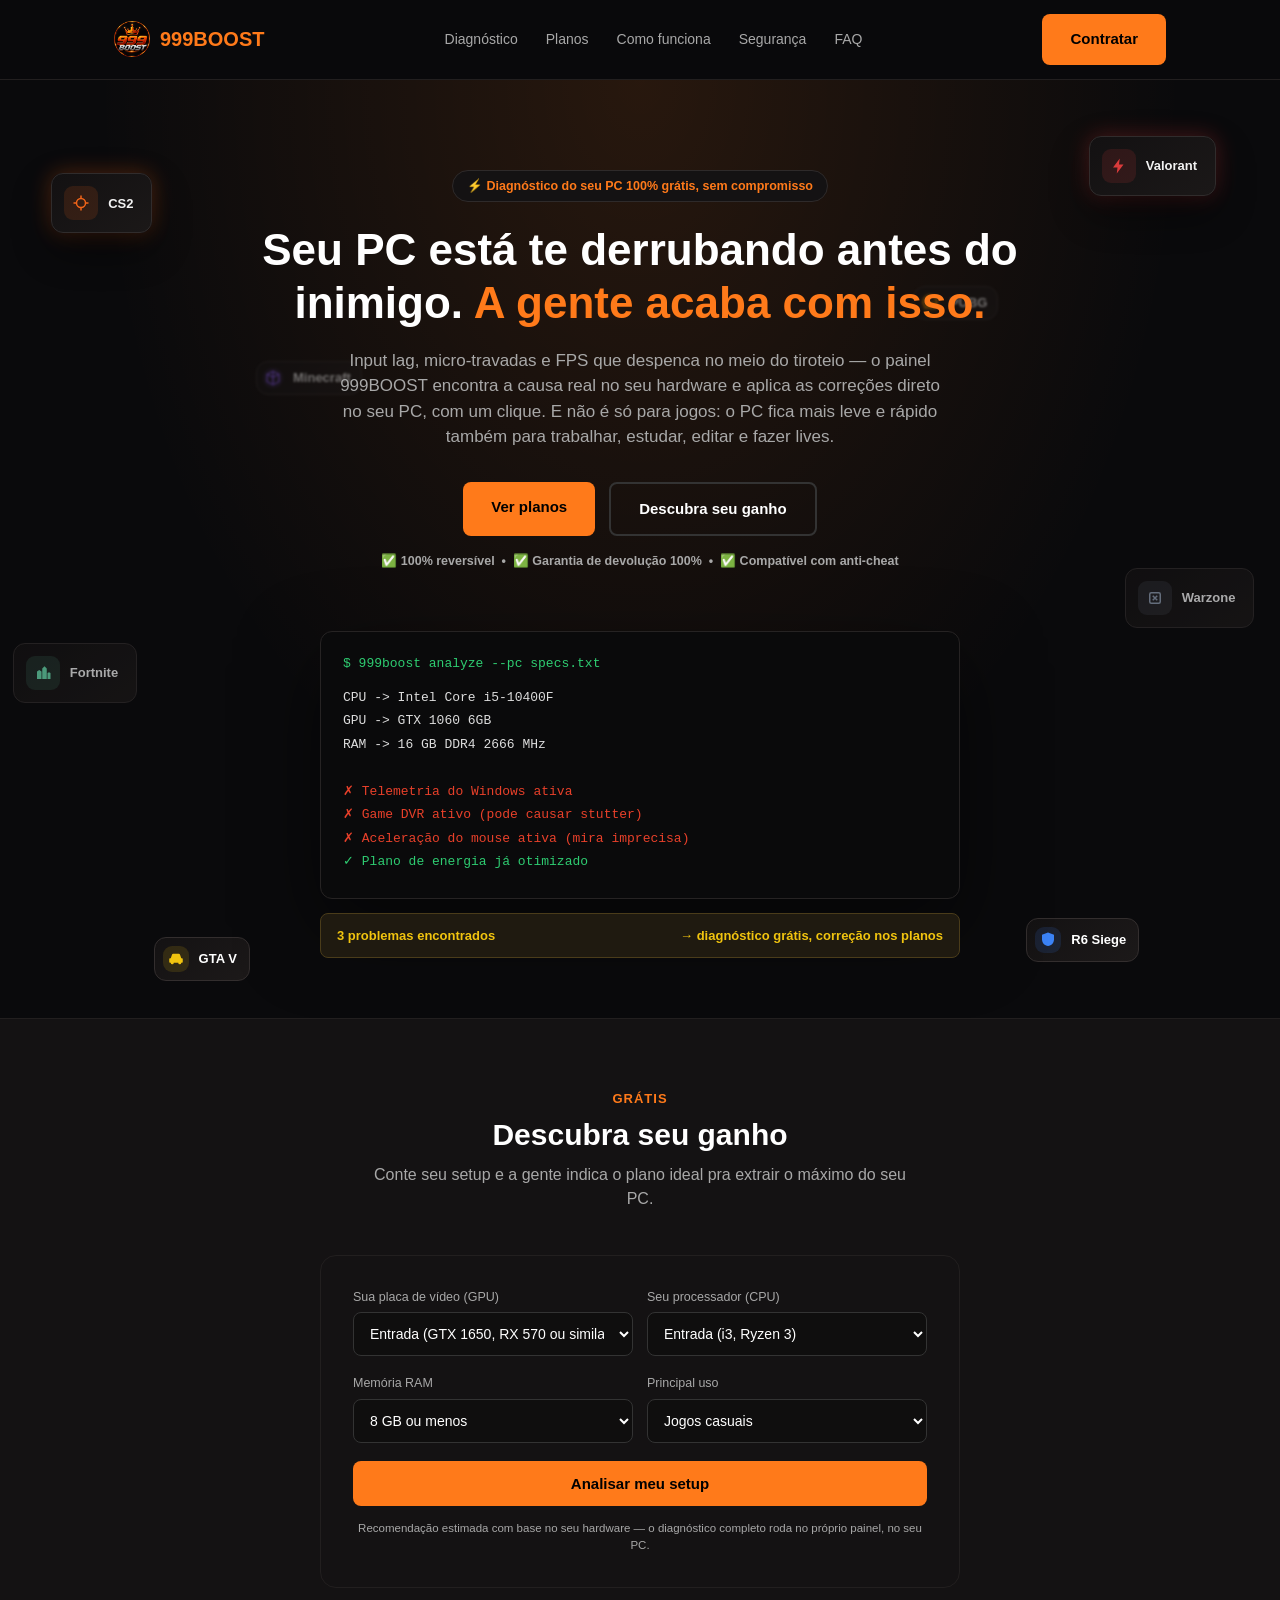
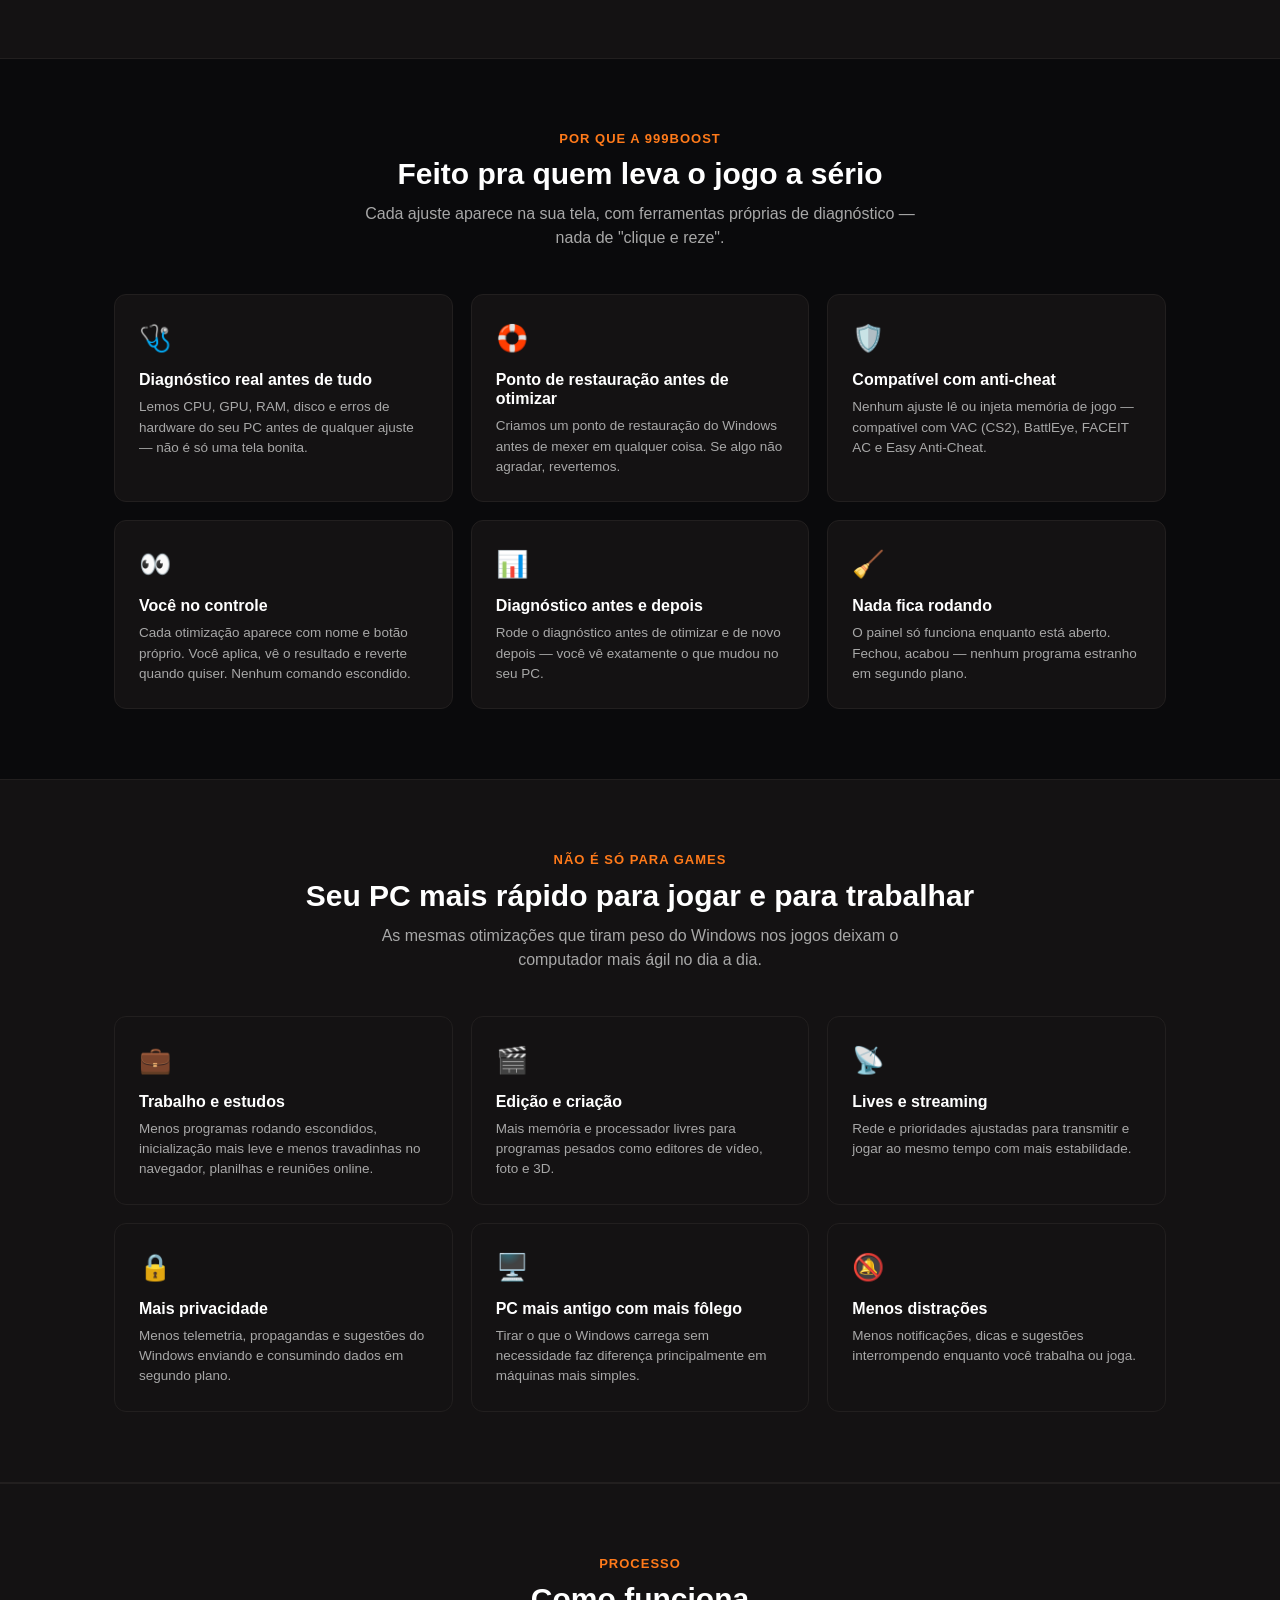
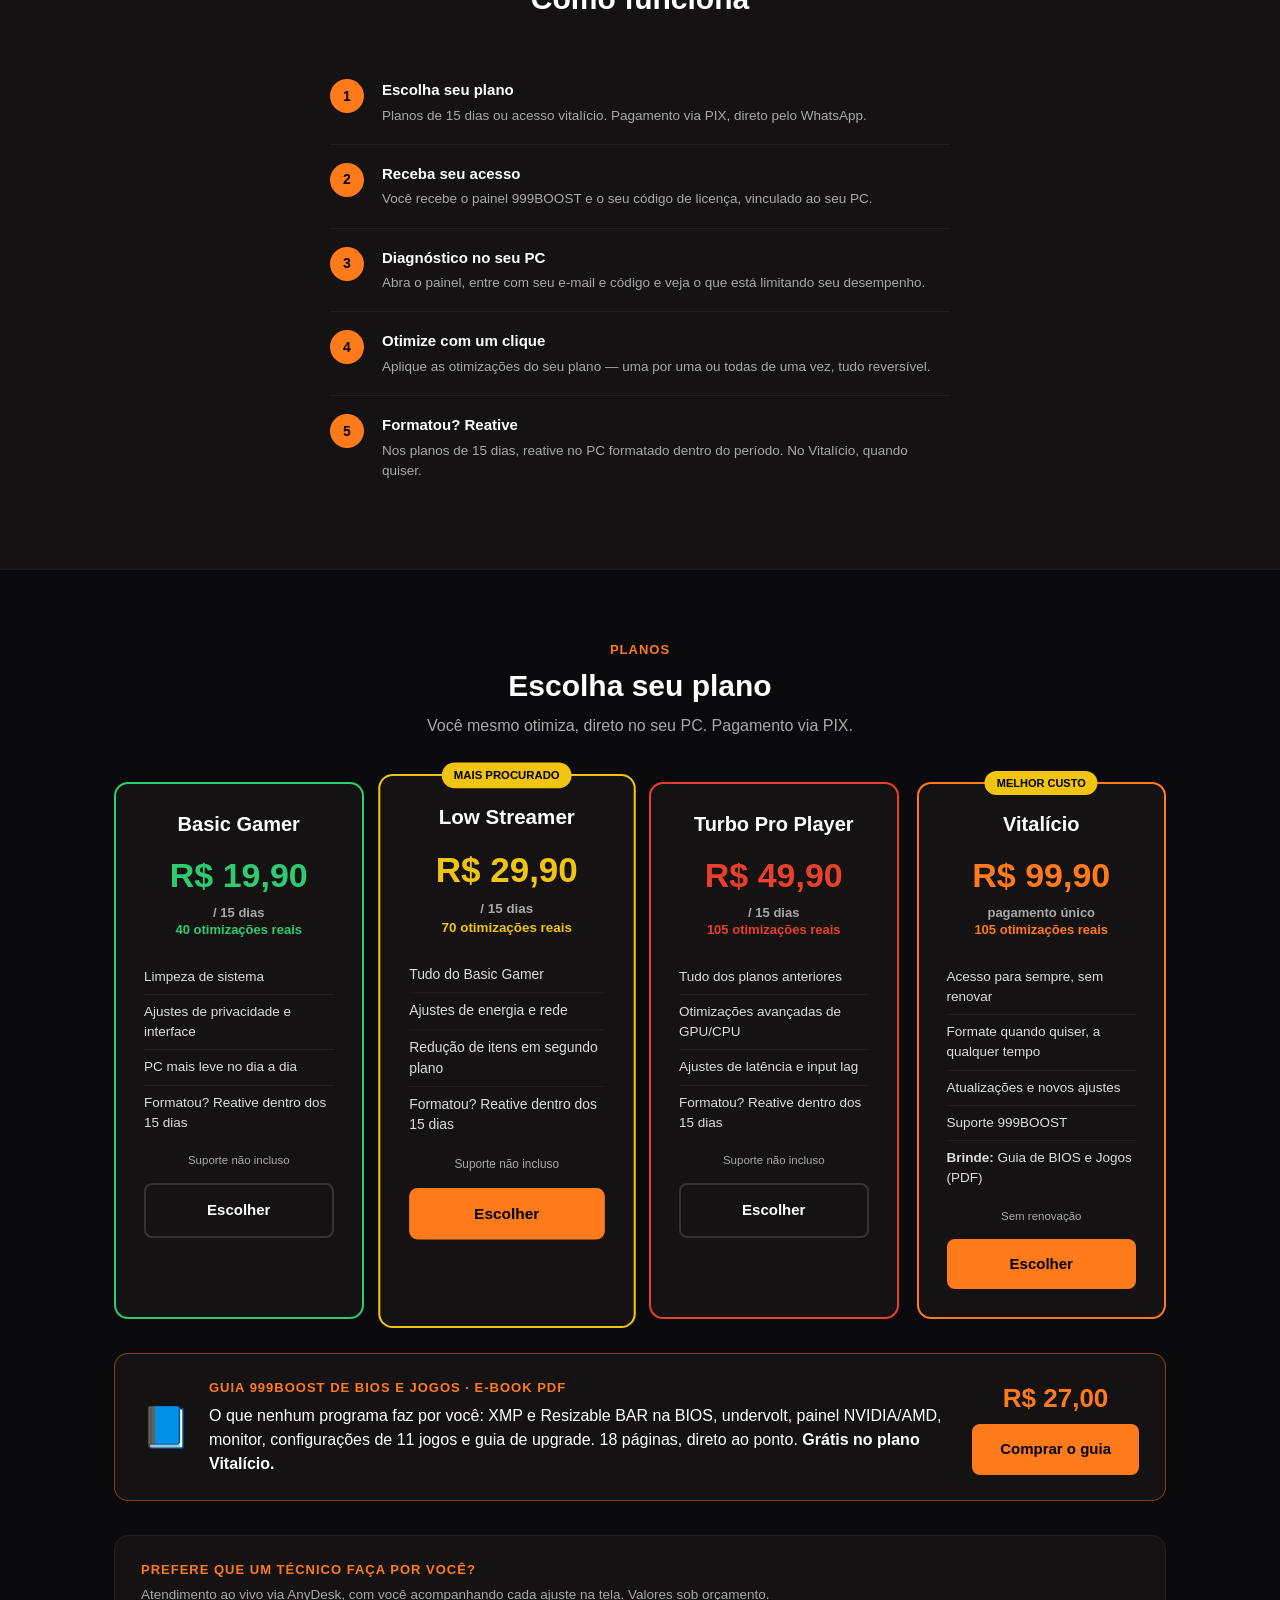
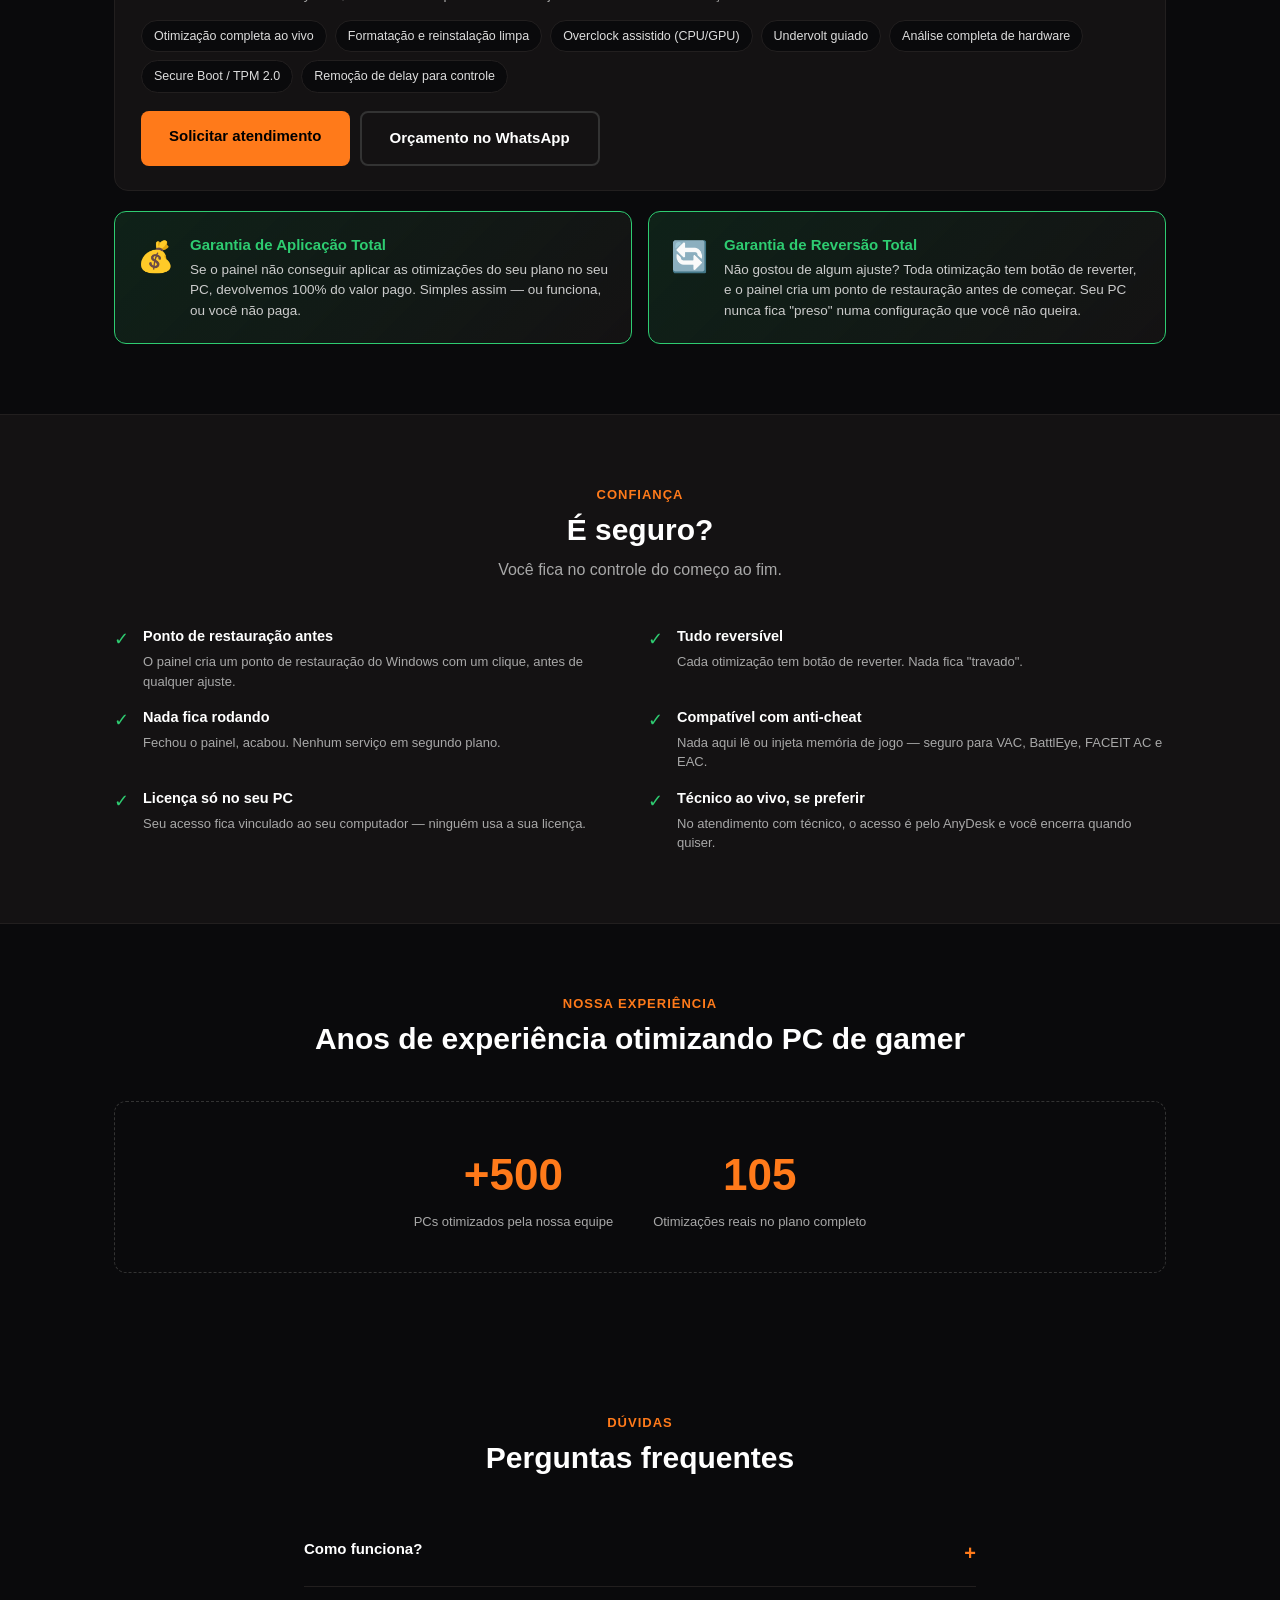
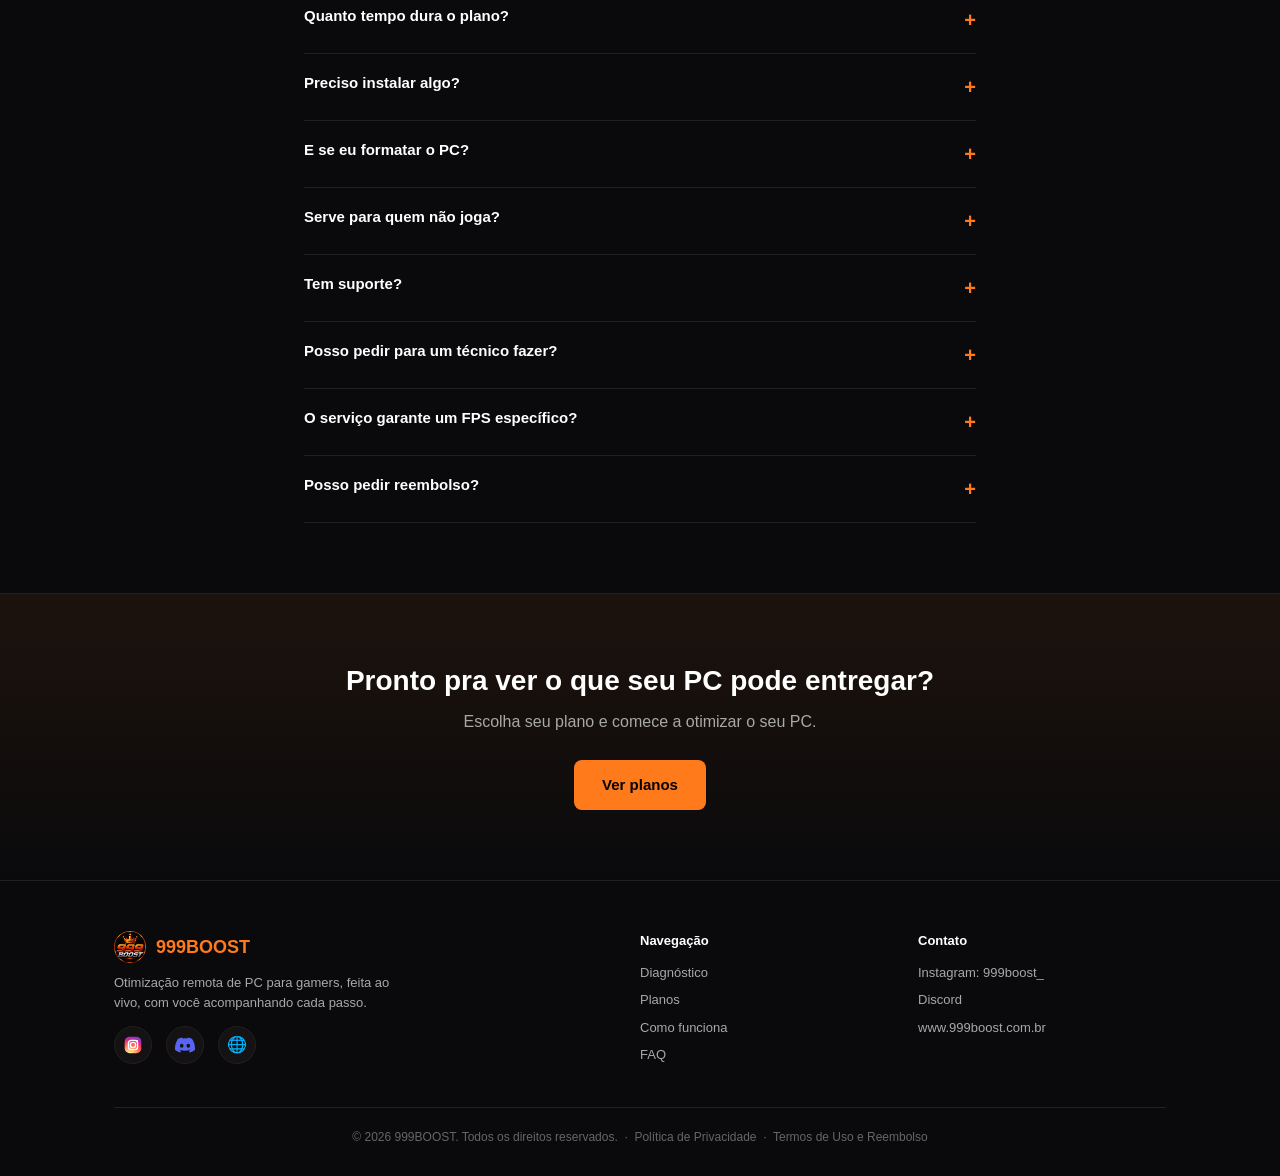
==== commit e91265ab: "Add files via upload" ====
--- a/index.html
+++ b/index.html
@@ -436,9 +436,22 @@
           <li>Formate quando quiser, a qualquer tempo</li>
           <li>Atualizações e novos ajustes</li>
           <li>Suporte 999BOOST</li>
+          <li><b>Brinde:</b> Guia de BIOS e Jogos (PDF)</li>
         </ul>
         <div class="nosup">Sem renovação</div>
         <a class="btn btn-primary" style="width:100%;" href="/contratar.html?plano=vitalicio">Escolher</a>
+      </div>
+    </div>
+
+    <div class="tech-box" style="display:flex;gap:18px;align-items:center;flex-wrap:wrap;border-color:rgba(255,122,26,.45);">
+      <div style="font-size:40px;">📘</div>
+      <div style="flex:1;min-width:220px;">
+        <h4>GUIA 999BOOST DE BIOS E JOGOS · E-BOOK PDF</h4>
+        <p style="margin:0;">O que nenhum programa faz por você: XMP e Resizable BAR na BIOS, undervolt, painel NVIDIA/AMD, monitor, configurações de 11 jogos e guia de upgrade. 18 páginas, direto ao ponto. <b>Grátis no plano Vitalício.</b></p>
+      </div>
+      <div style="text-align:center;">
+        <div style="font-size:26px;font-weight:900;color:var(--orange);">R$ 27,00</div>
+        <a class="btn btn-primary" href="/contratar.html?plano=ebook" style="margin-top:6px;">Comprar o guia</a>
       </div>
     </div>
 
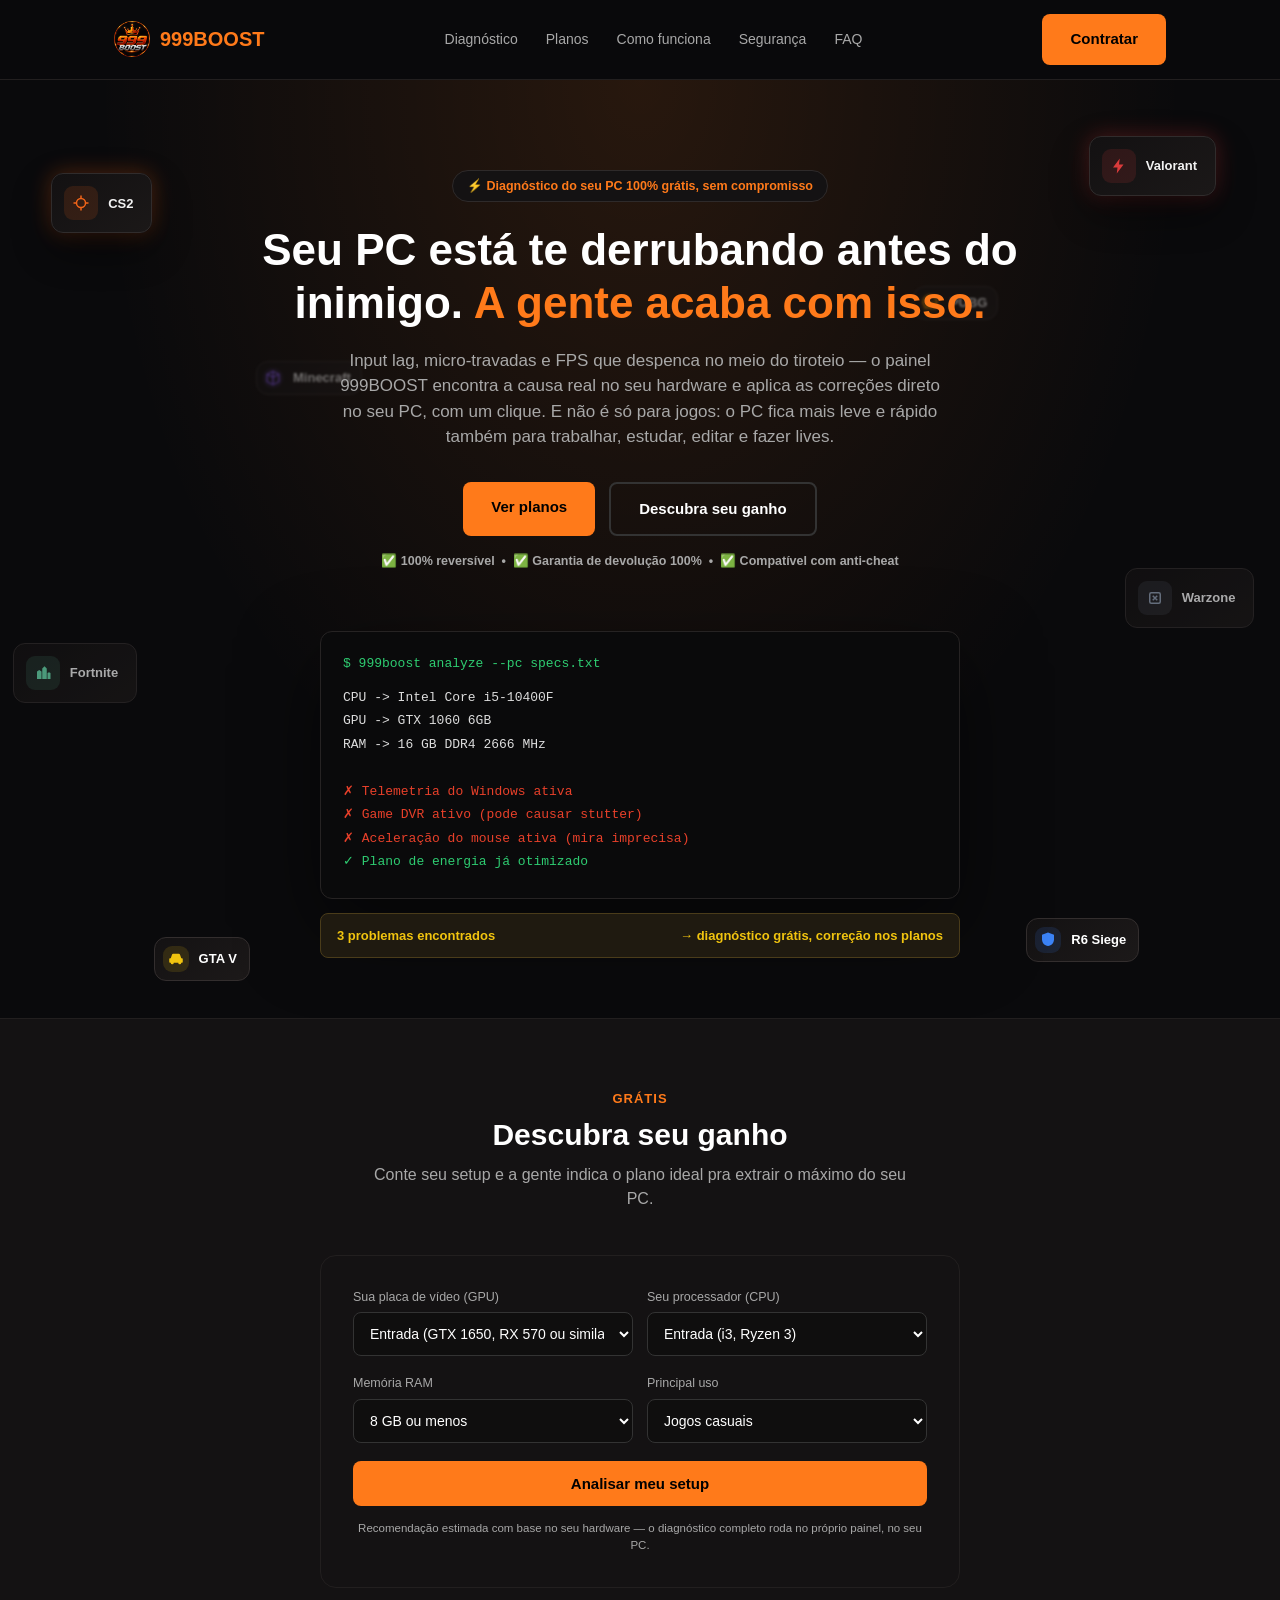
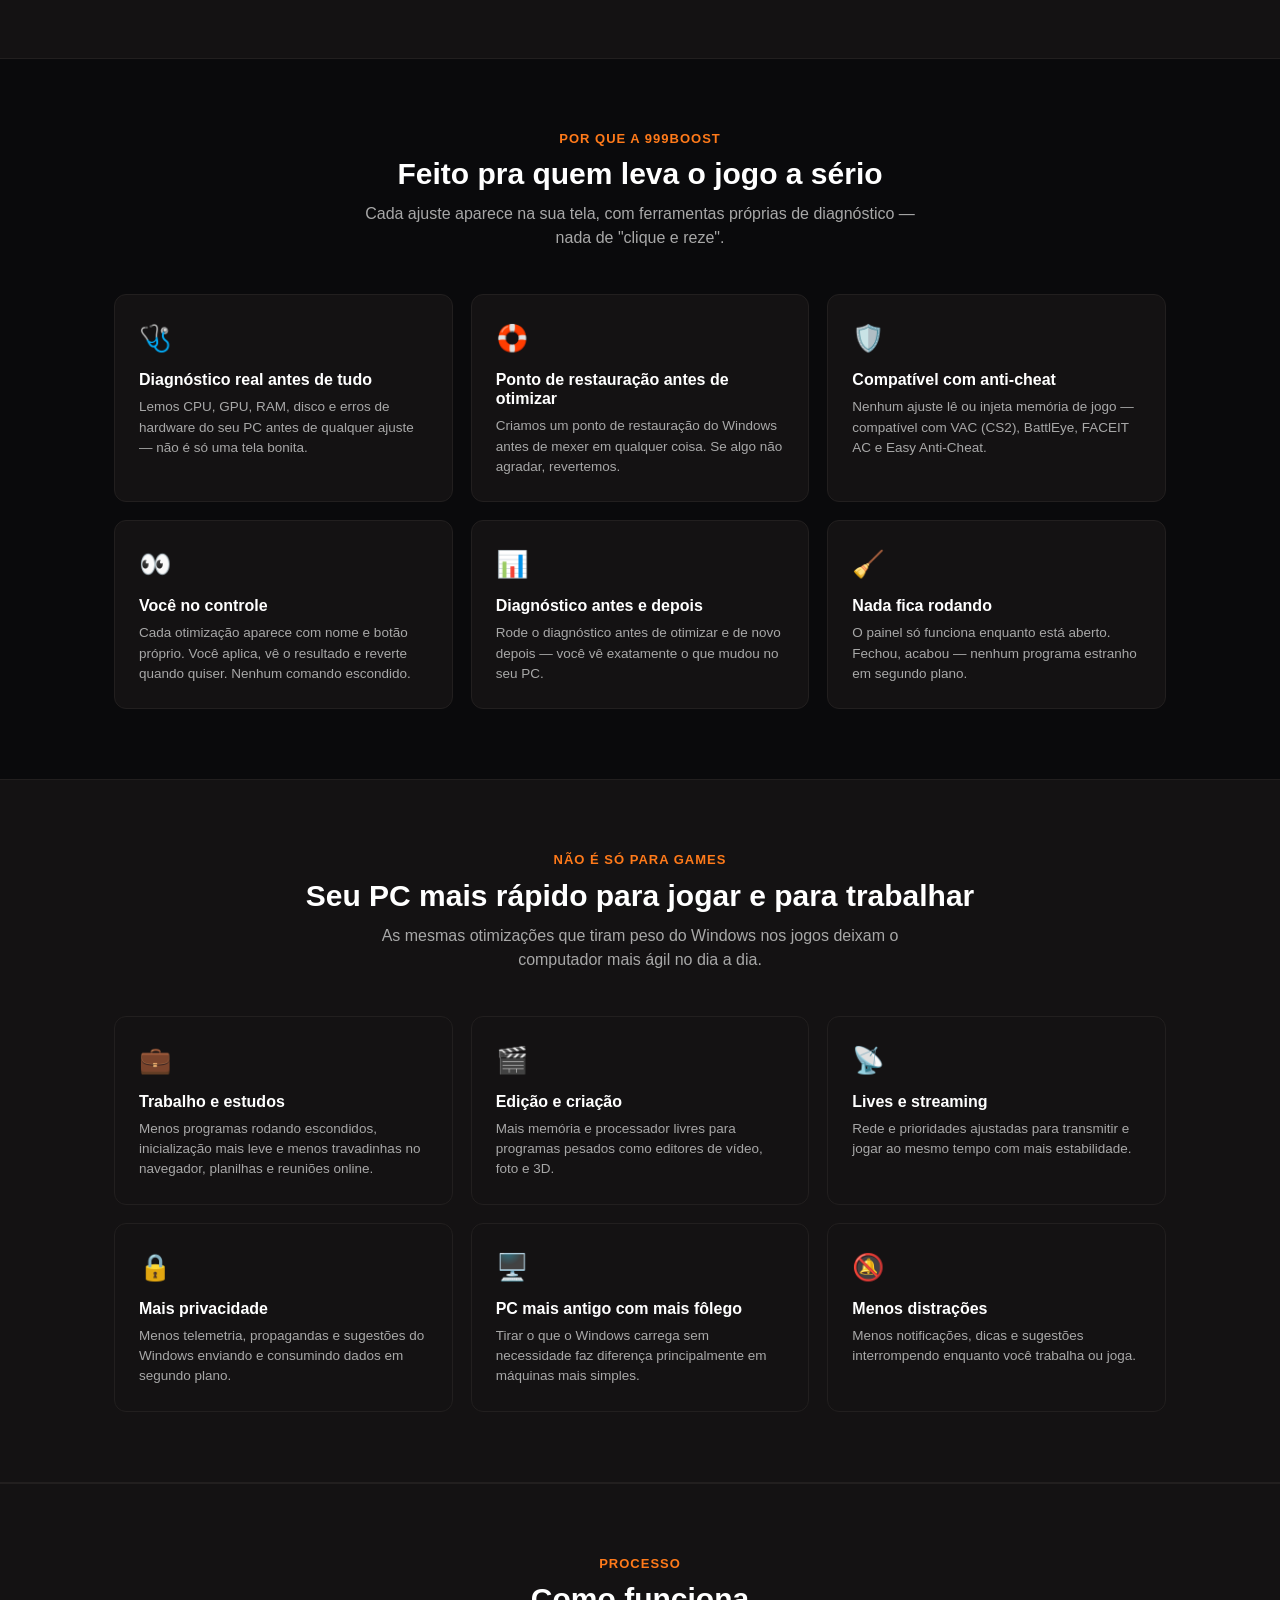
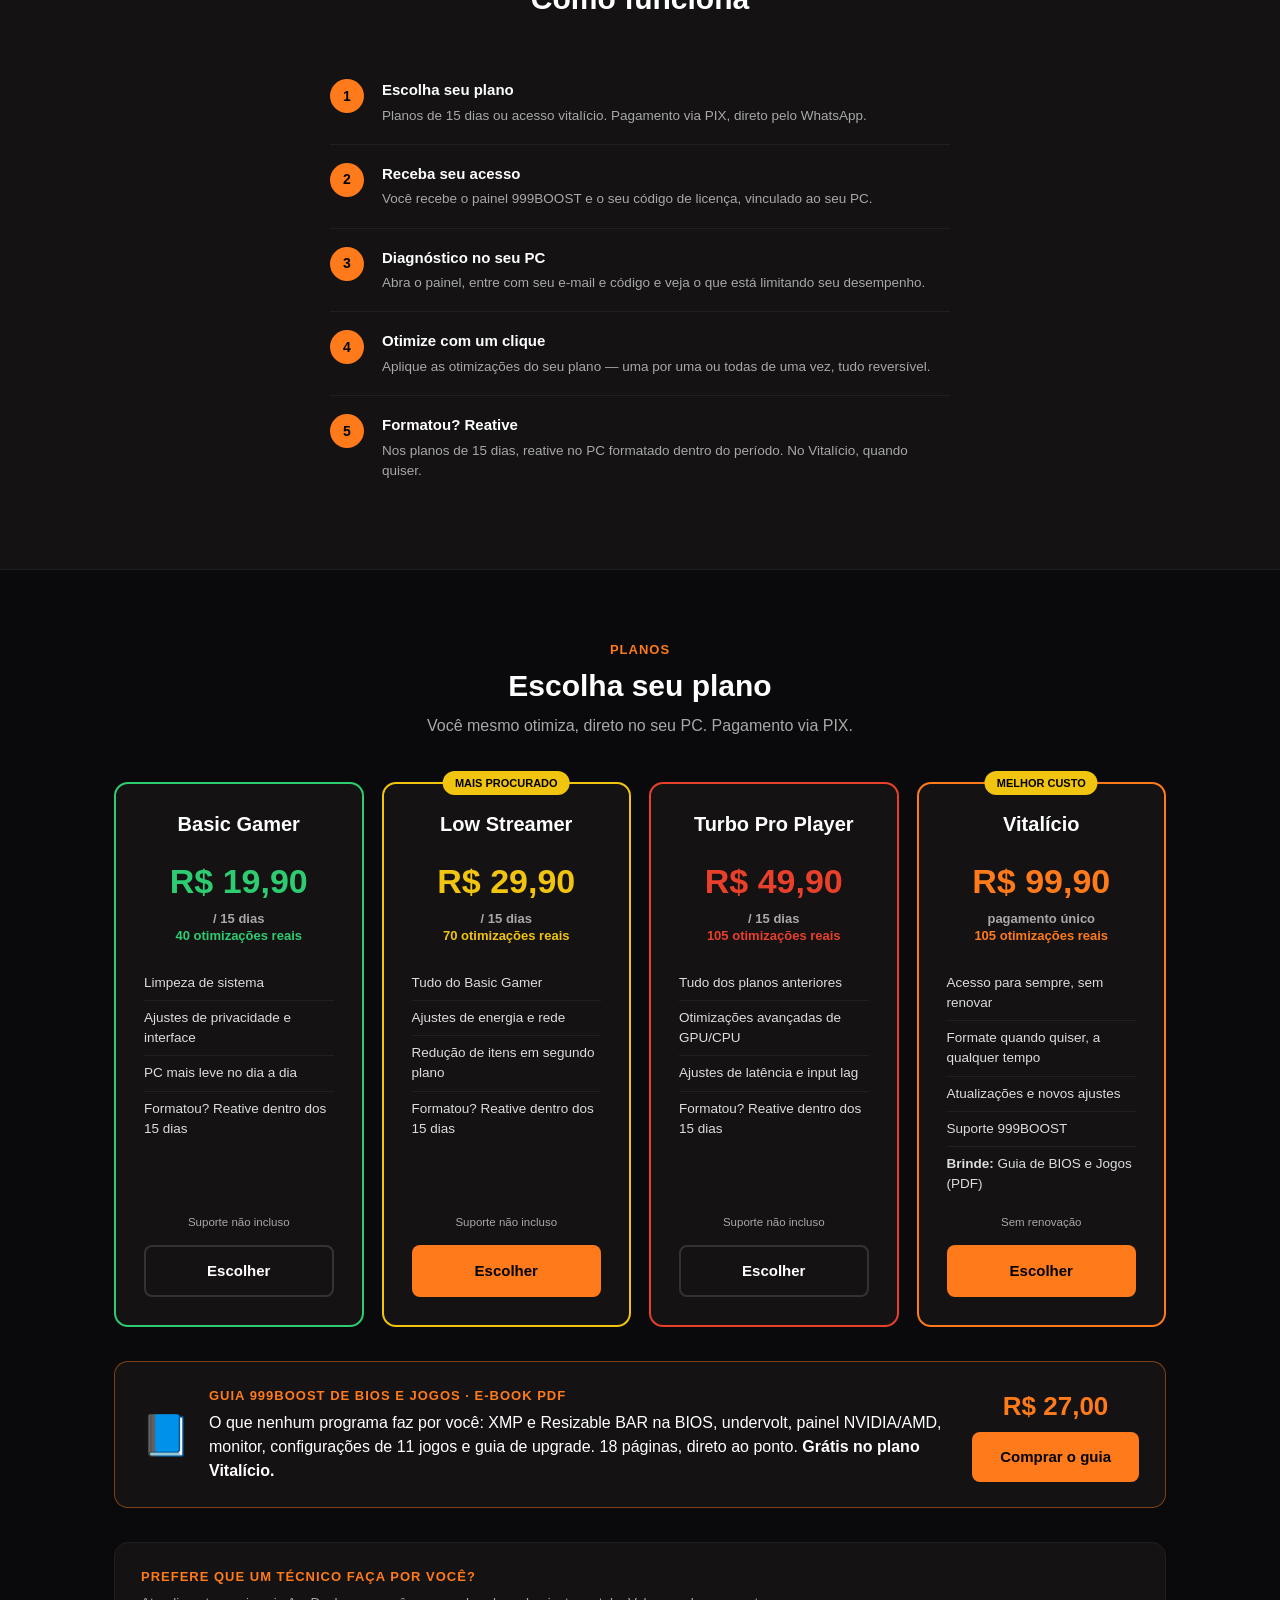
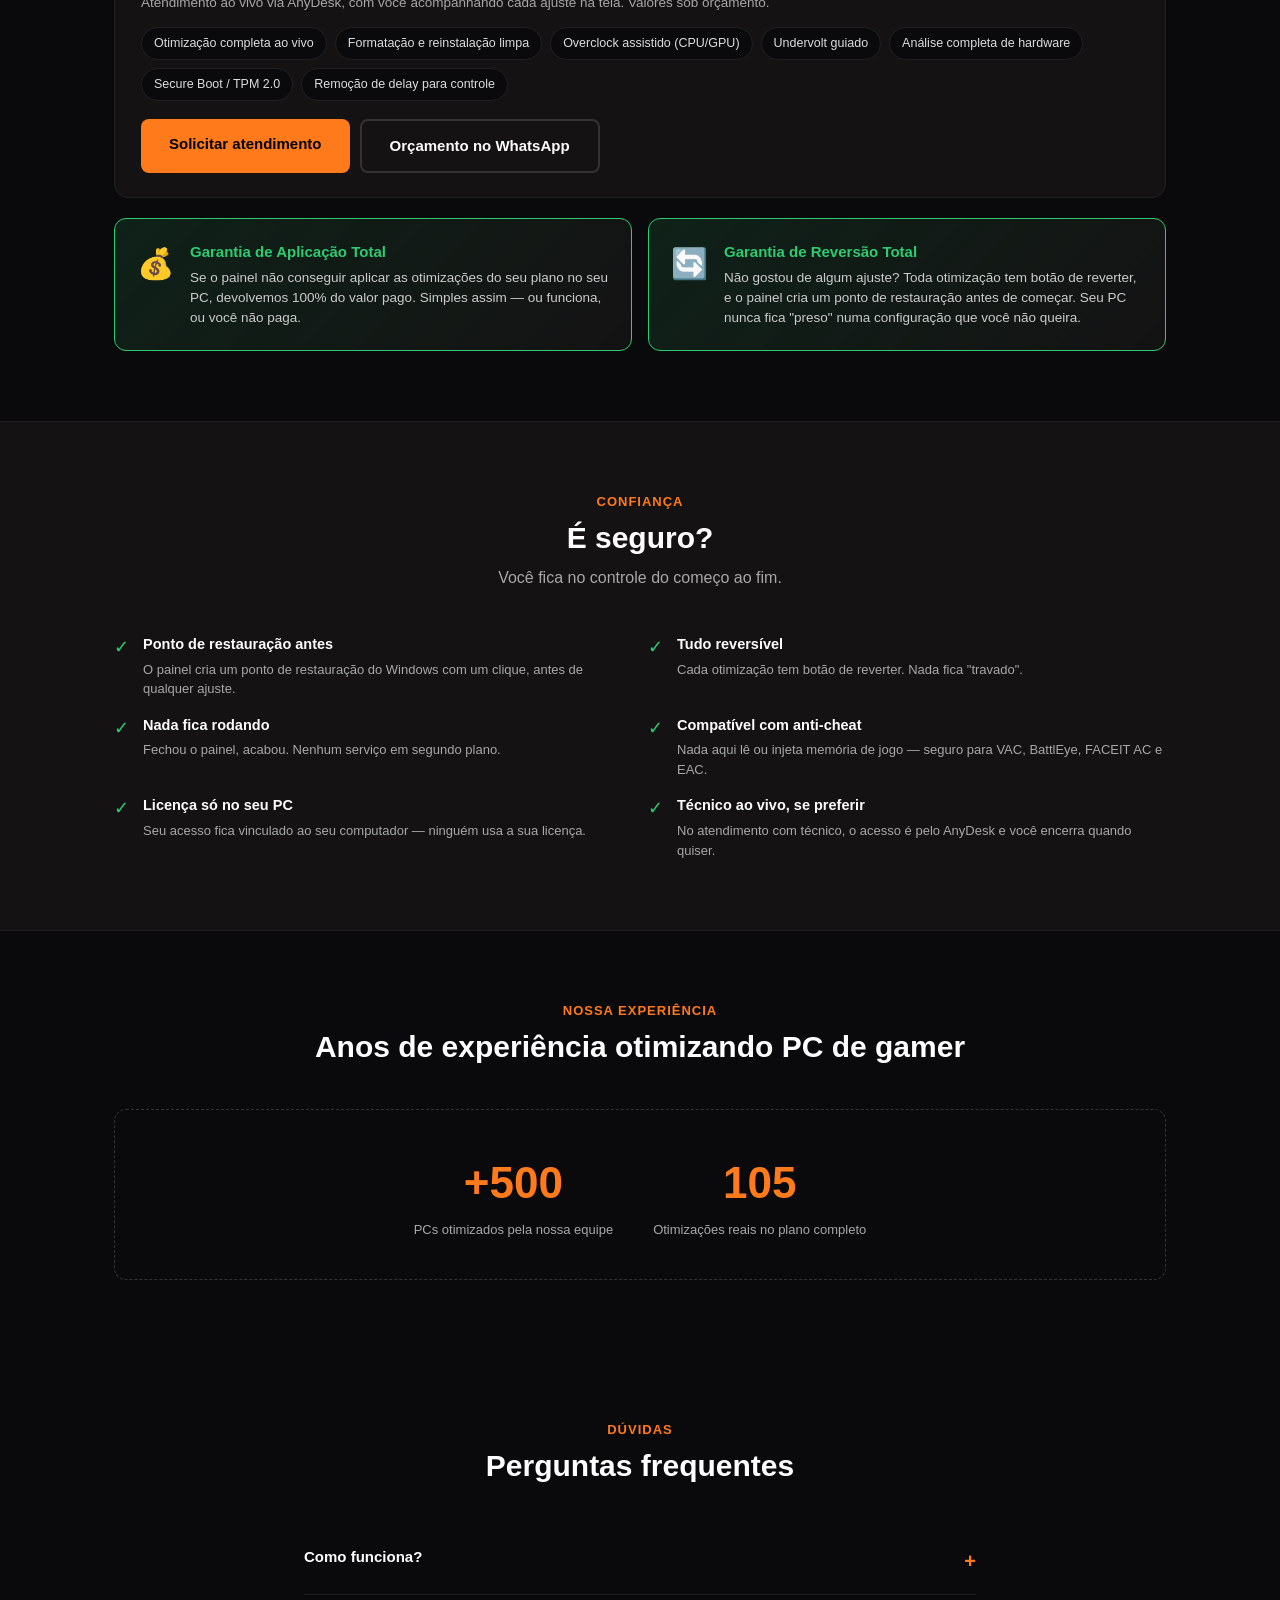
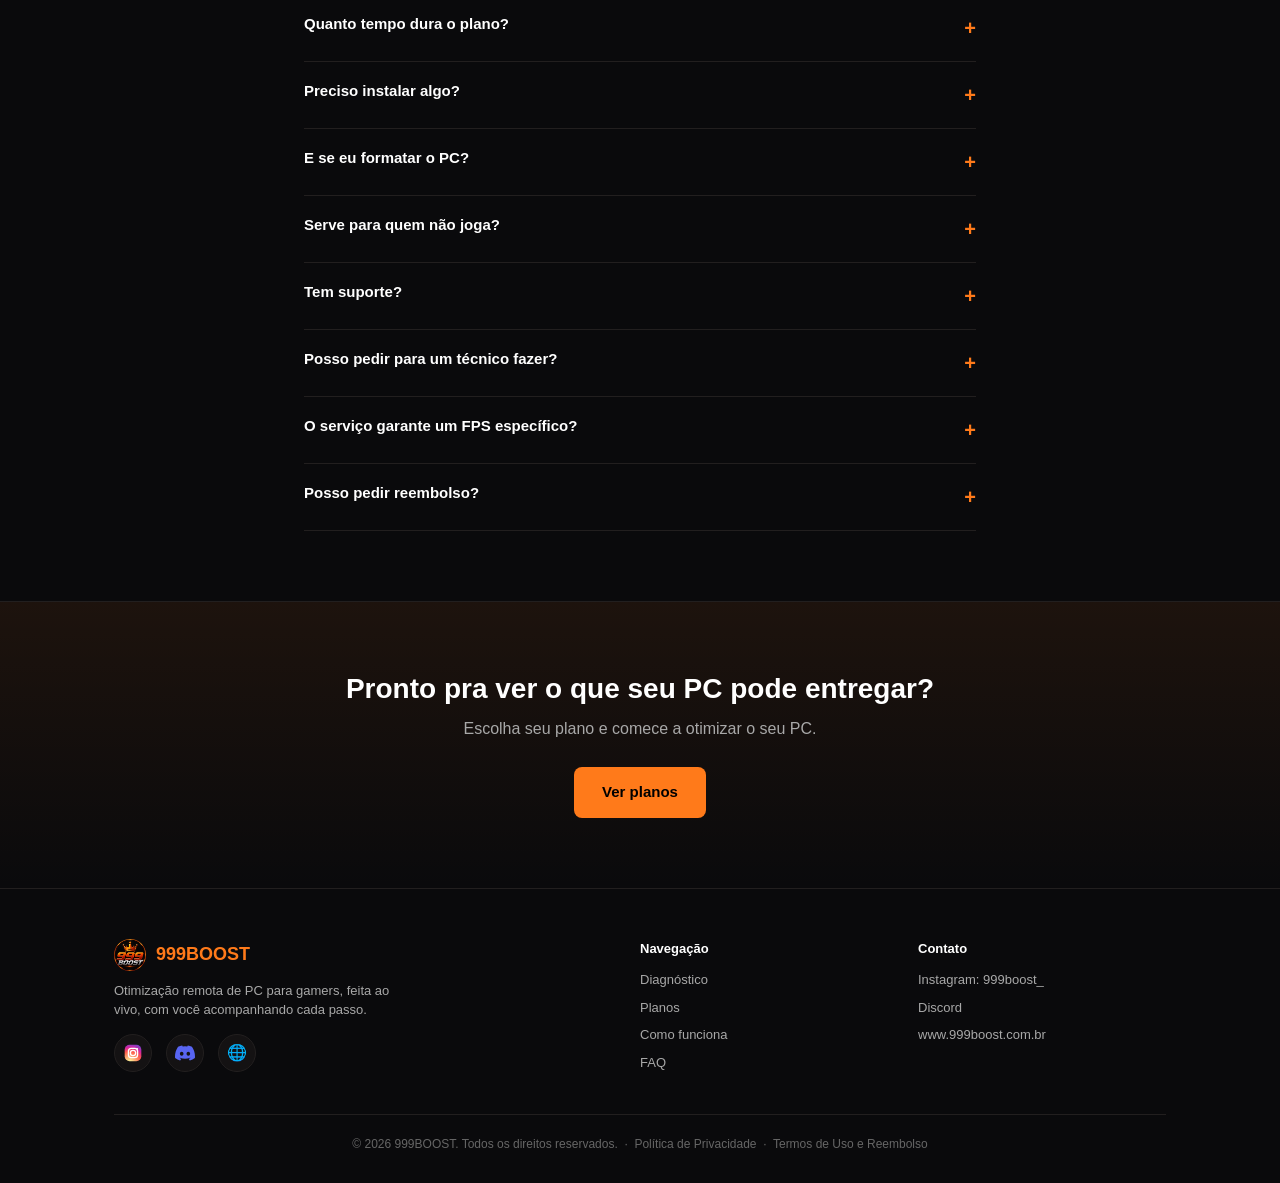
==== commit 6cde0781: "Add files via upload" ====
--- a/index.html
+++ b/index.html
@@ -146,6 +146,12 @@
 .plan-card.p4 .price{color:var(--orange);}
 .plan-card .per{display:block; font-size:13px; font-weight:700; color:var(--sub); margin-top:2px;}
 .plan-card .plan-tag{white-space:nowrap;}
+.plan-card{display:flex; flex-direction:column;}
+.plan-card ul{flex:1;}
+.plan-card .btn{margin-top:auto; box-sizing:border-box; height:52px; display:flex; align-items:center; justify-content:center;}
+.plan-card .nosup{margin:10px 0 14px 0;}
+.plan-card.p2{transform:none !important;}
+.plan-card.p2:hover{transform:translateY(-6px) !important;}
 .plan-card .nosup{font-size:11.5px; color:var(--sub); margin:-8px 0 14px 0;}
 .tech-box{margin-top:34px; background:var(--panel); border:1px solid var(--line); border-radius:14px; padding:24px 26px;}
 .tech-box h4{color:var(--orange); letter-spacing:1px; font-size:13px; margin-bottom:6px;}
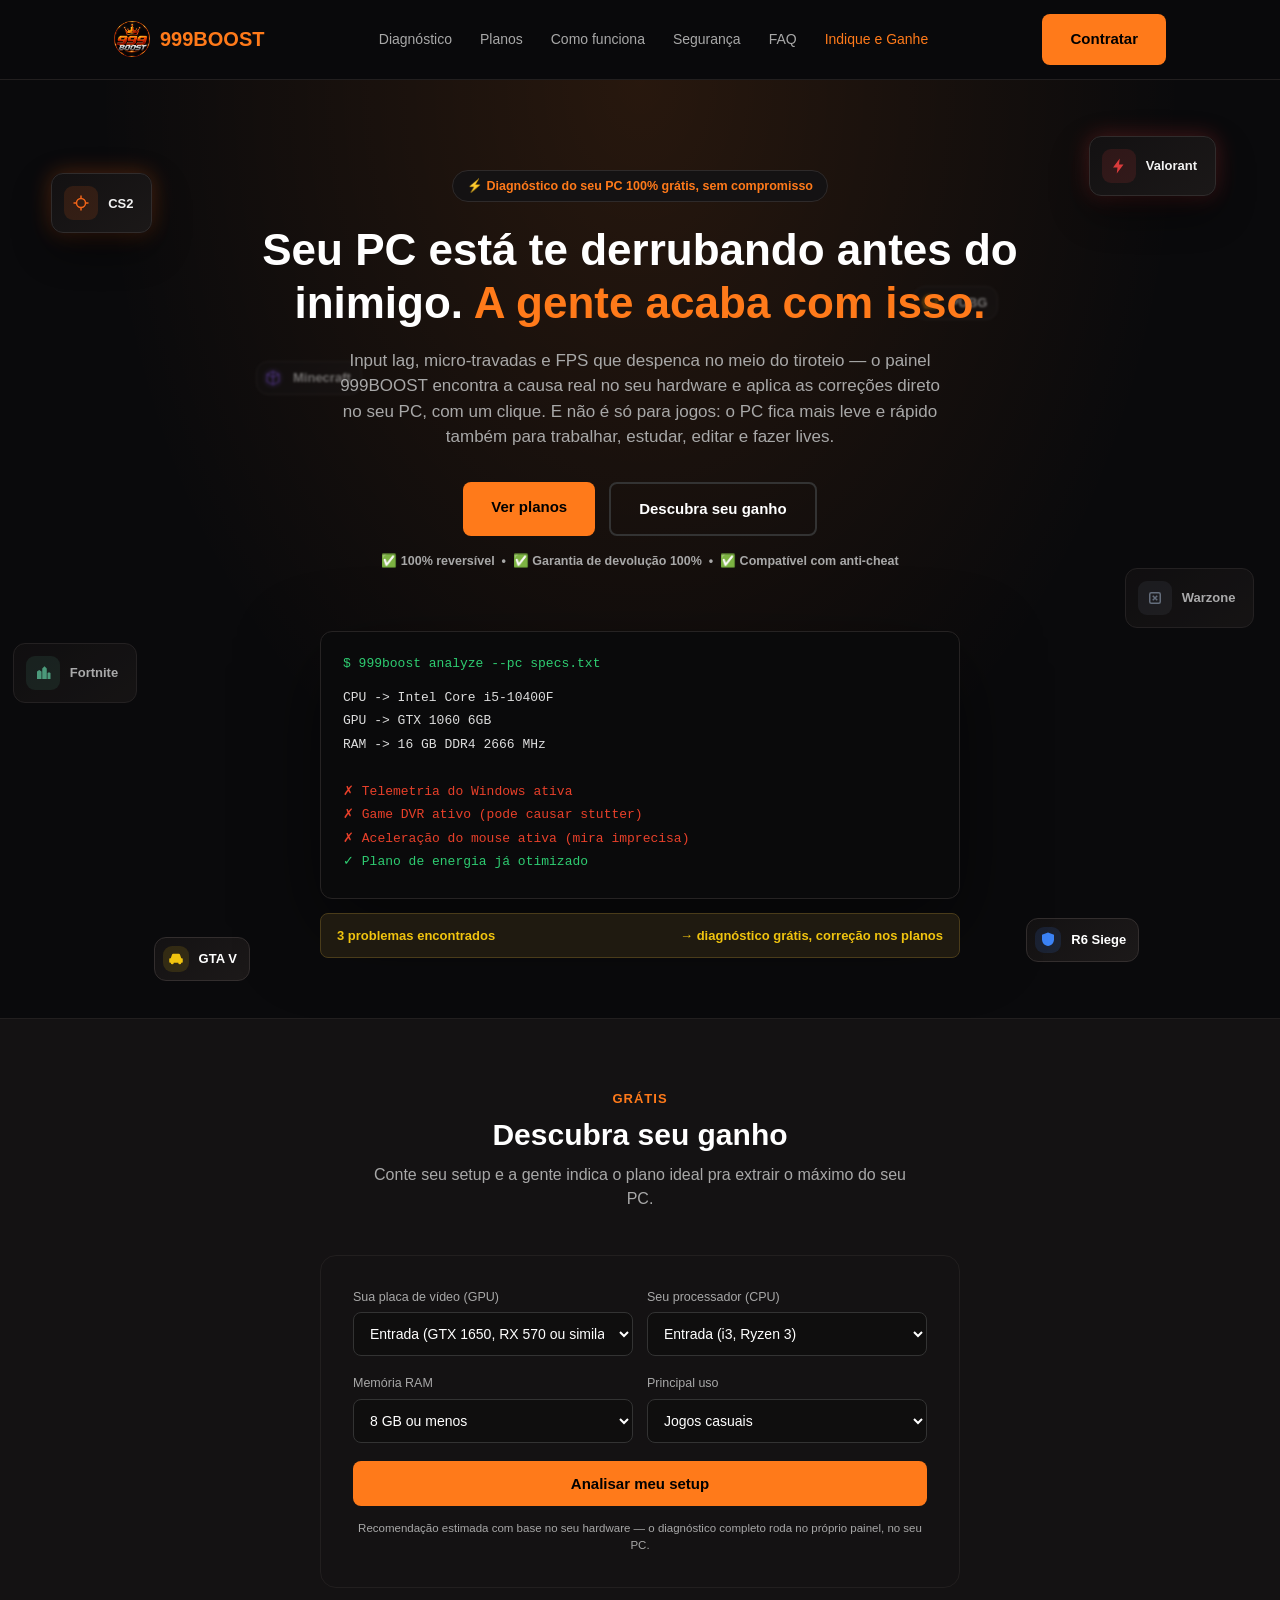
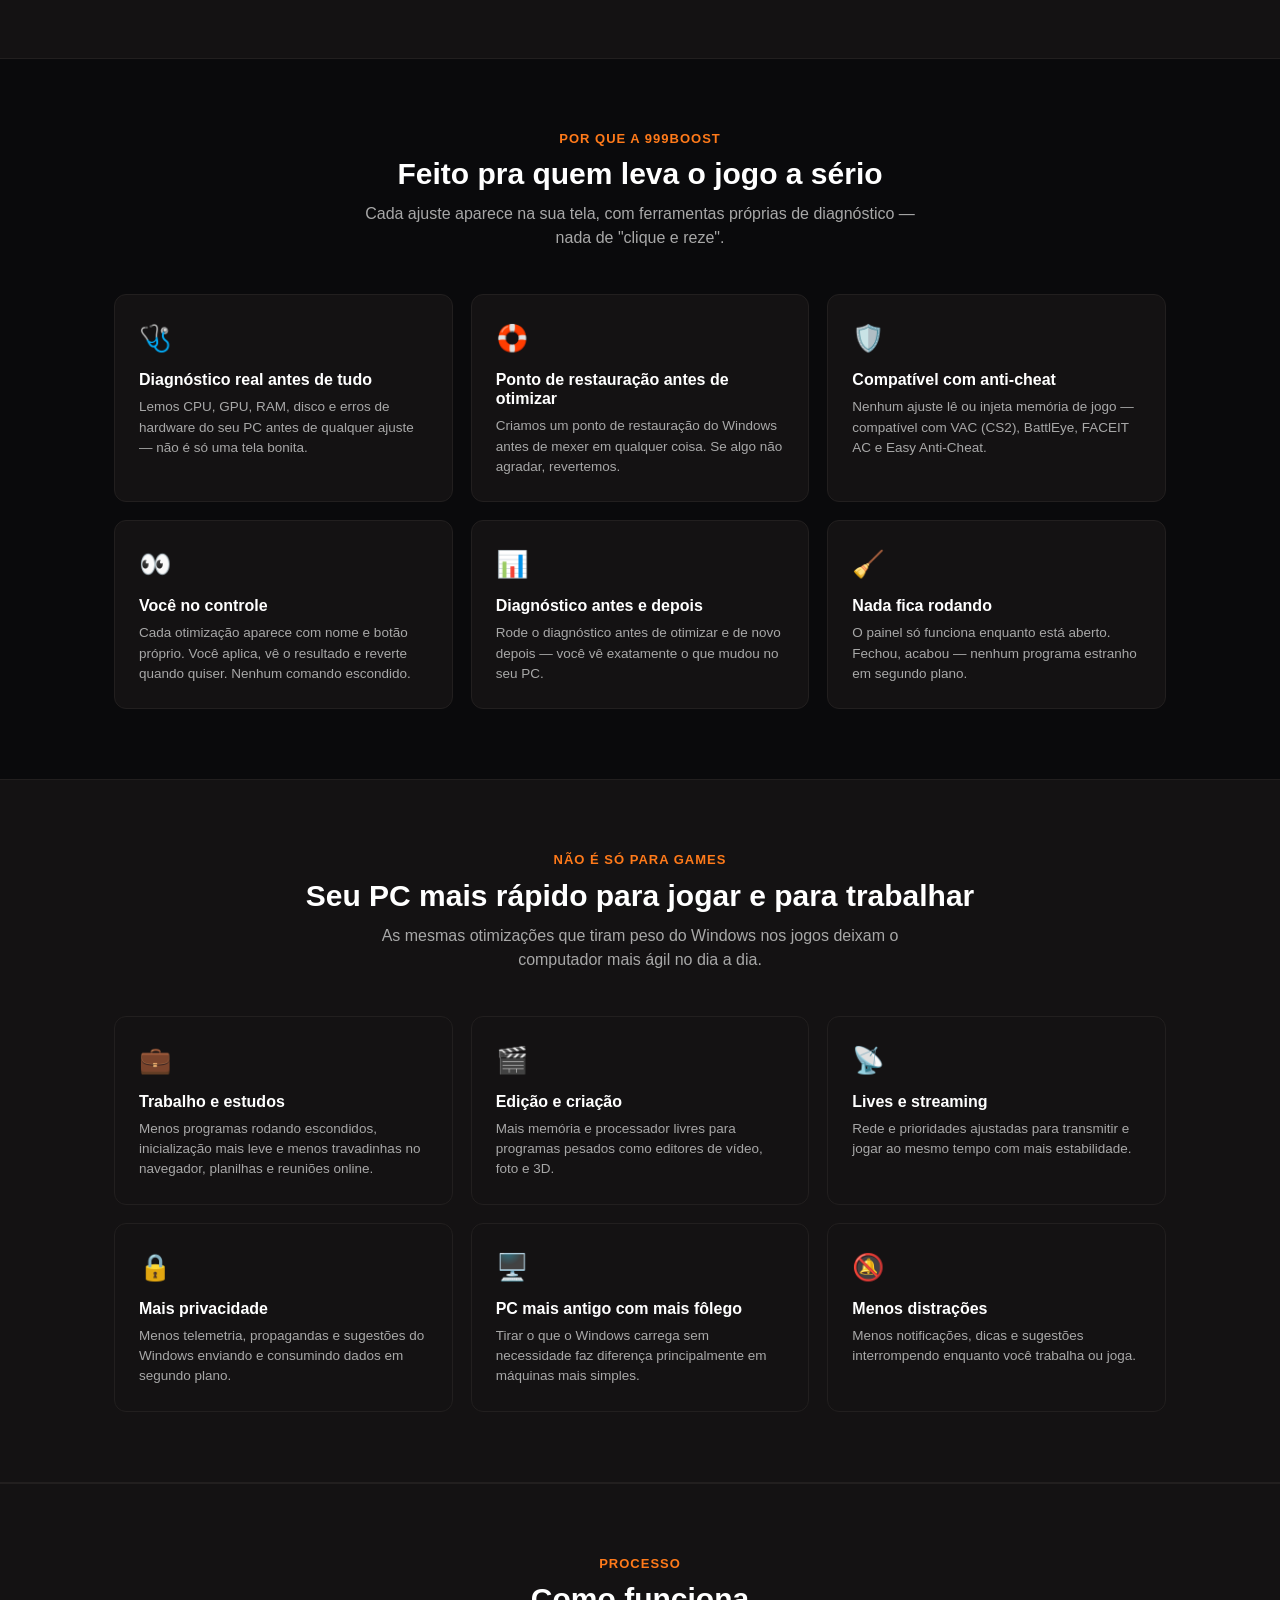
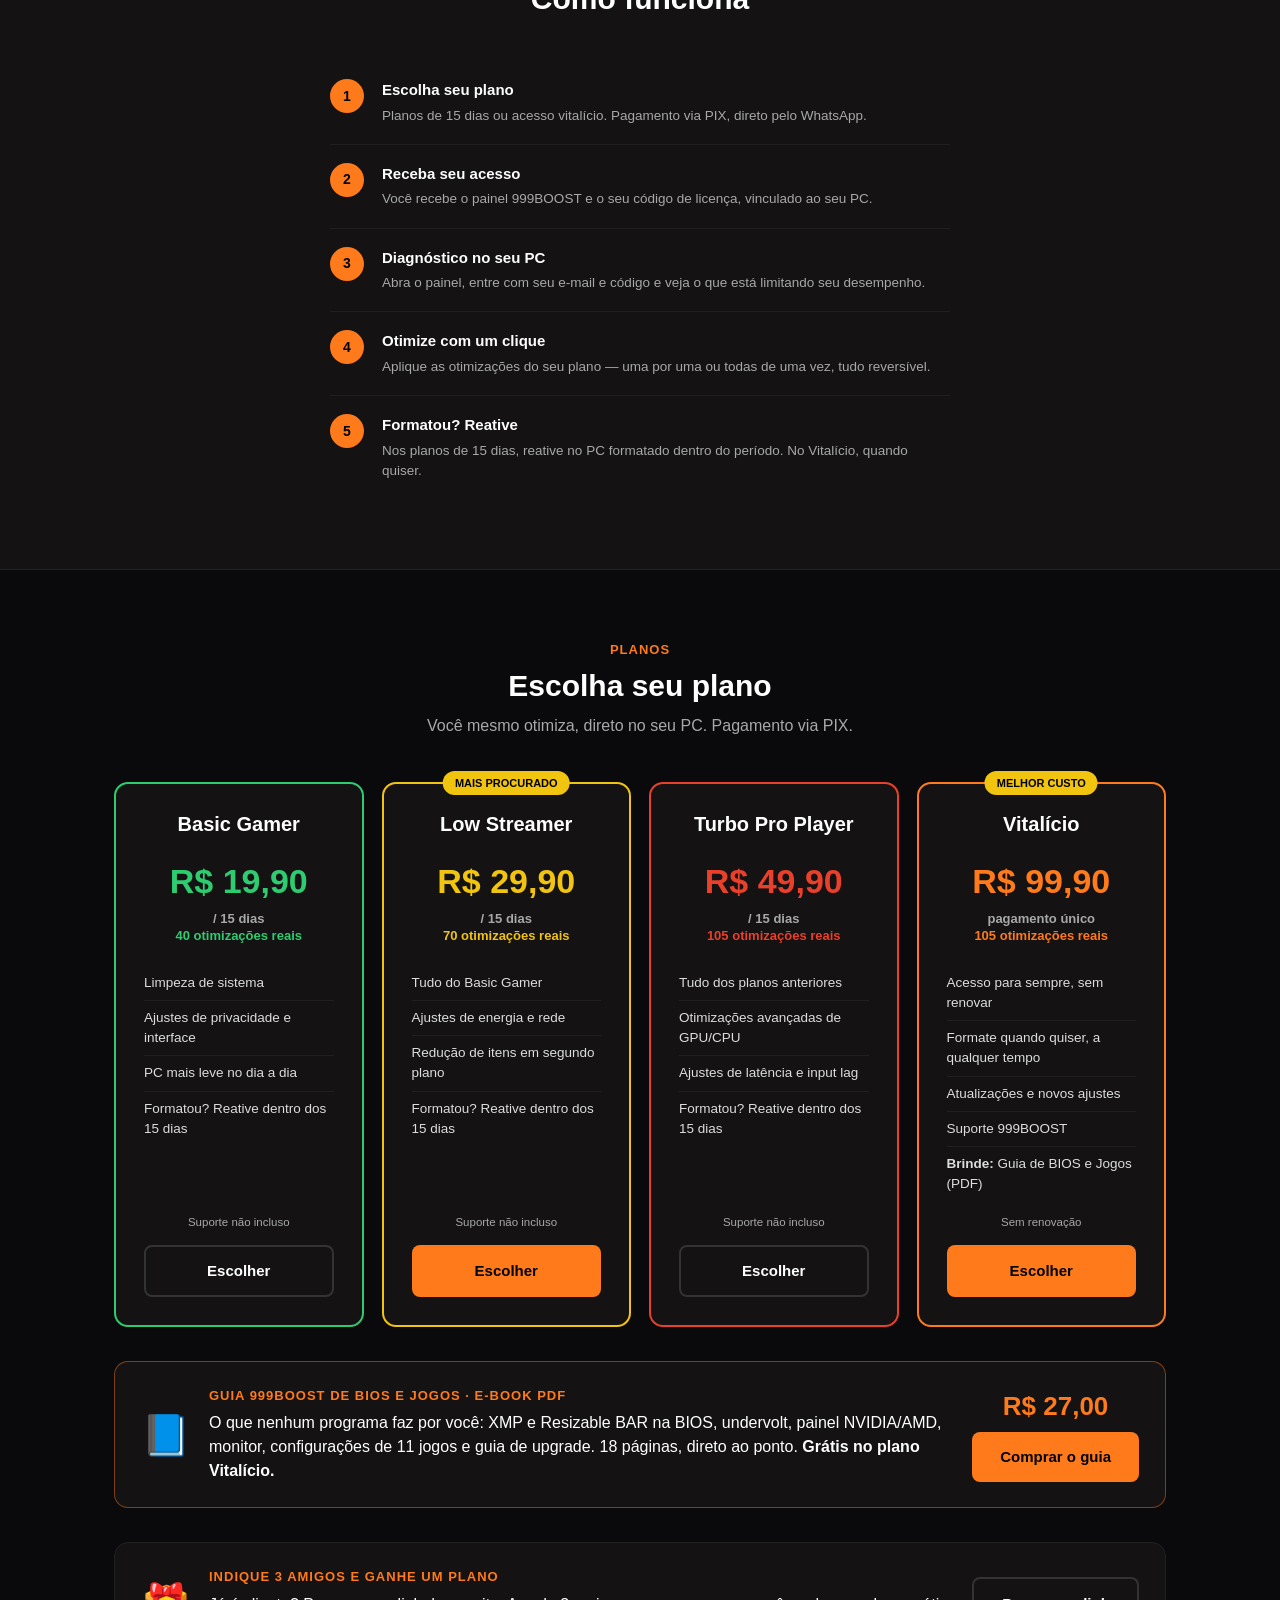
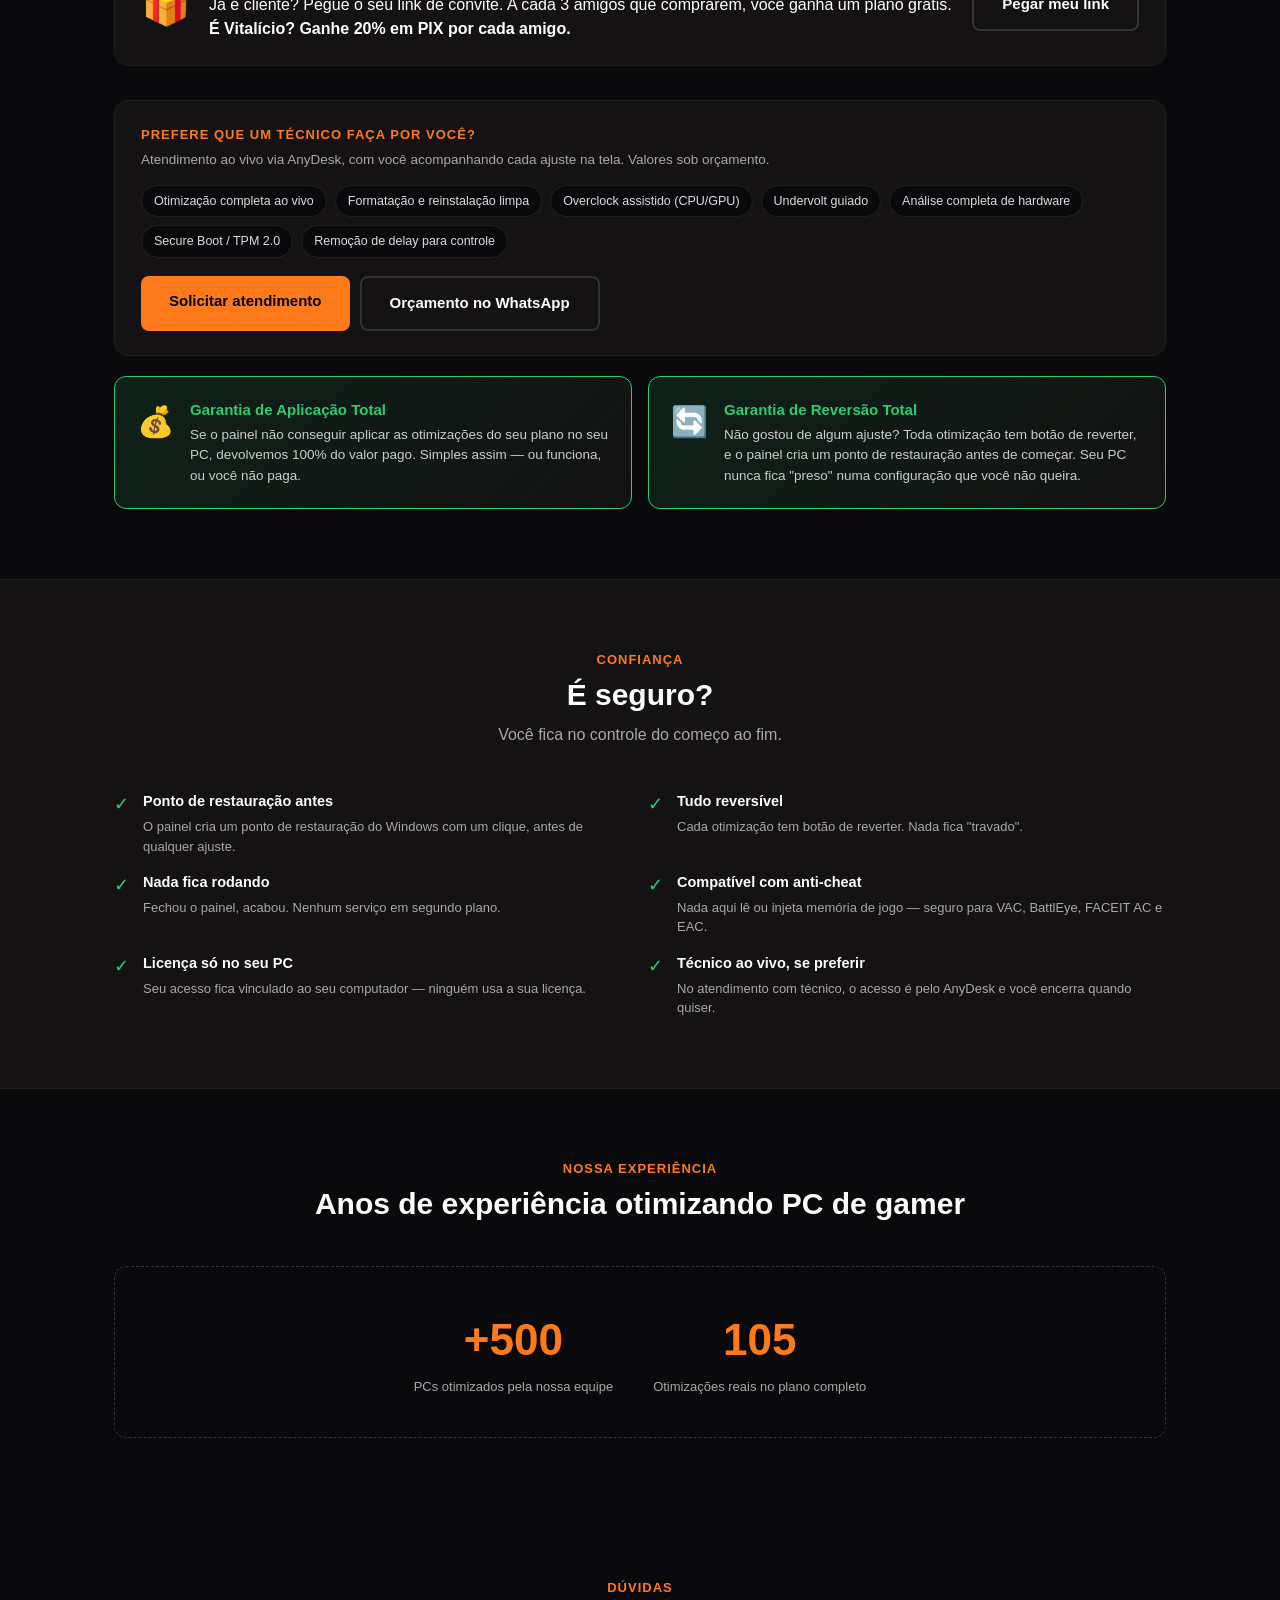
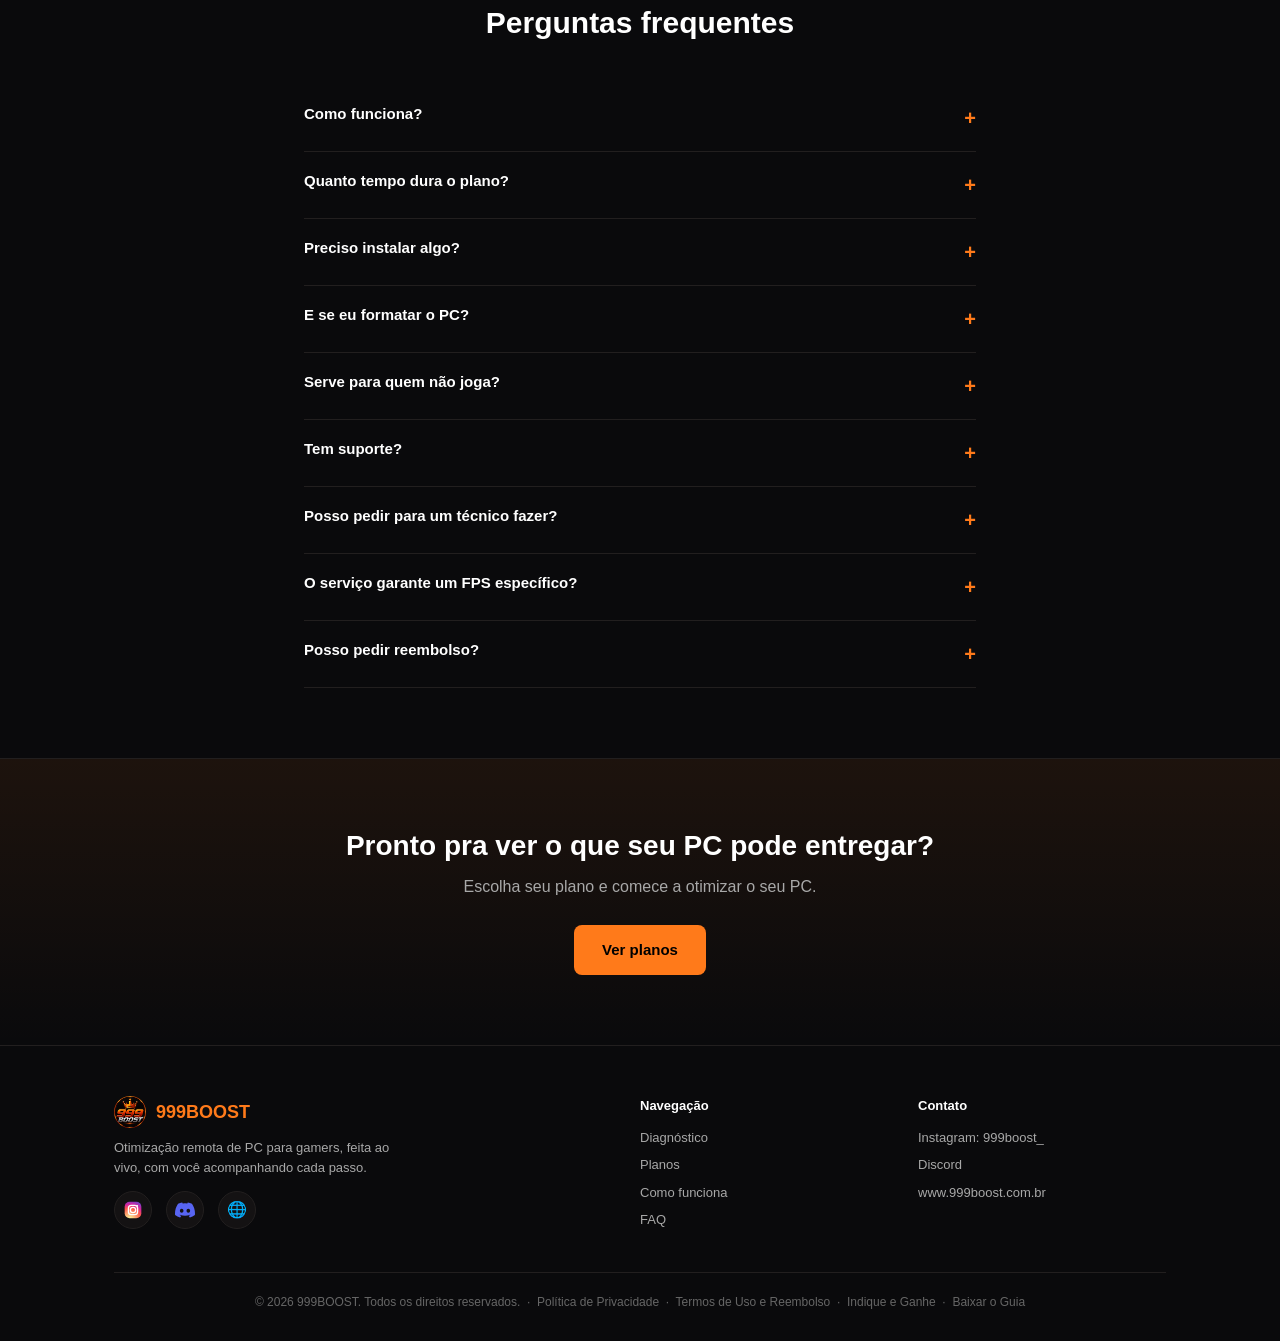
==== commit 20b258ea: "Add files via upload" ====
--- a/index.html
+++ b/index.html
@@ -232,6 +232,7 @@
       <a href="#como-funciona">Como funciona</a>
       <a href="#seguranca">Segurança</a>
       <a href="#faq">FAQ</a>
+      <a href="/indique.html" style="color:var(--orange);">Indique e Ganhe</a>
     </div>
     <div class="navcta">
       <a class="btn btn-primary" href="/contratar.html">Contratar</a>
@@ -461,6 +462,15 @@
       </div>
     </div>
 
+    <div class="tech-box" style="display:flex;gap:18px;align-items:center;flex-wrap:wrap;">
+      <div style="font-size:40px;">🎁</div>
+      <div style="flex:1;min-width:220px;">
+        <h4>INDIQUE 3 AMIGOS E GANHE UM PLANO</h4>
+        <p style="margin:0;">Já é cliente? Pegue o seu link de convite. A cada 3 amigos que comprarem, você ganha um plano grátis. <b>É Vitalício? Ganhe 20% em PIX por cada amigo.</b></p>
+      </div>
+      <a class="btn btn-outline" href="/indique.html">Pegar meu link</a>
+    </div>
+
     <div class="tech-box">
       <h4>PREFERE QUE UM TÉCNICO FAÇA POR VOCÊ?</h4>
       <p>Atendimento ao vivo via AnyDesk, com você acompanhando cada ajuste na tela. Valores sob orçamento.</p>
@@ -614,7 +624,7 @@
         <a href="https://www.999boost.com.br" target="_blank">www.999boost.com.br</a>
       </div>
     </div>
-    <div class="footer-bottom">© 2026 999BOOST. Todos os direitos reservados. &nbsp;·&nbsp; <a href="/privacidade.html" style="color:inherit;">Política de Privacidade</a> &nbsp;·&nbsp; <a href="/termos.html" style="color:inherit;">Termos de Uso e Reembolso</a></div>
+    <div class="footer-bottom">© 2026 999BOOST. Todos os direitos reservados. &nbsp;·&nbsp; <a href="/privacidade.html" style="color:inherit;">Política de Privacidade</a> &nbsp;·&nbsp; <a href="/termos.html" style="color:inherit;">Termos de Uso e Reembolso</a> &nbsp;·&nbsp; <a href="/indique.html" style="color:inherit;">Indique e Ganhe</a> &nbsp;·&nbsp; <a href="/guia.html" style="color:inherit;">Baixar o Guia</a></div>
   </div>
 </footer>
 
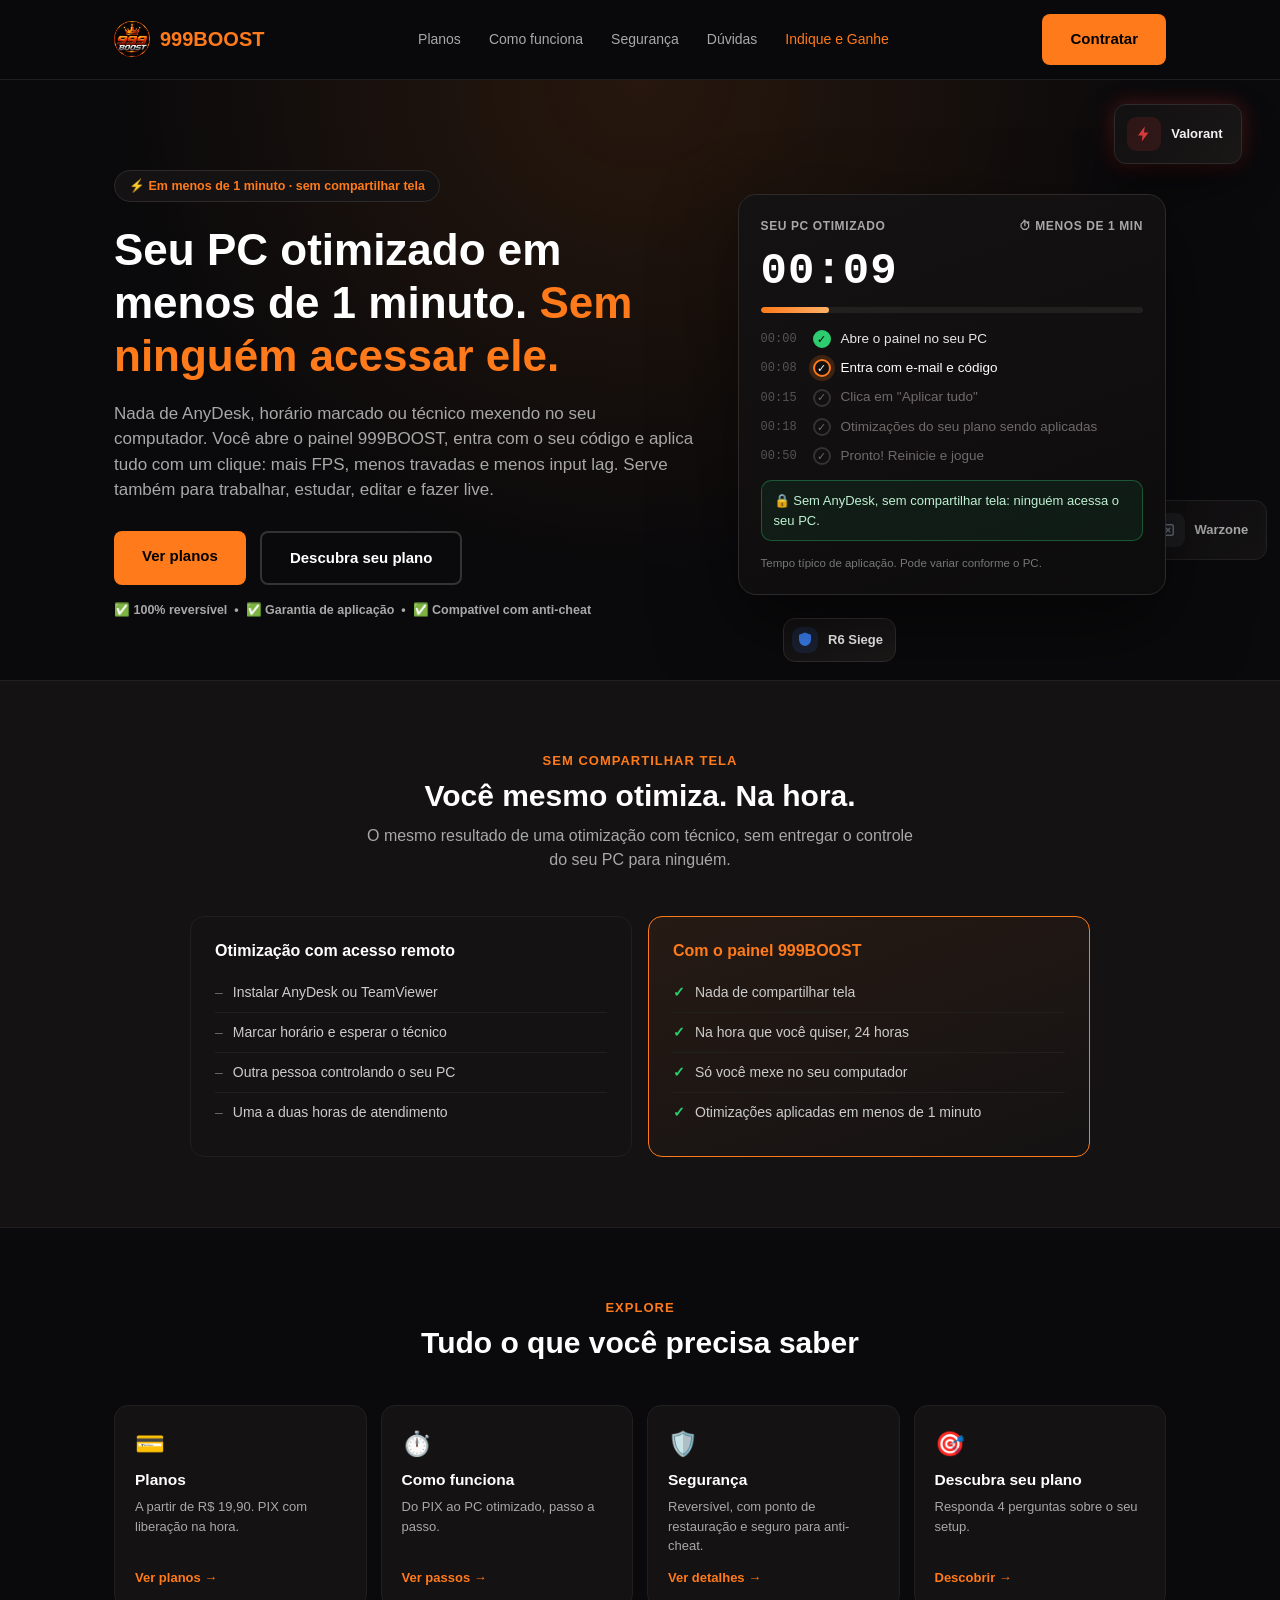
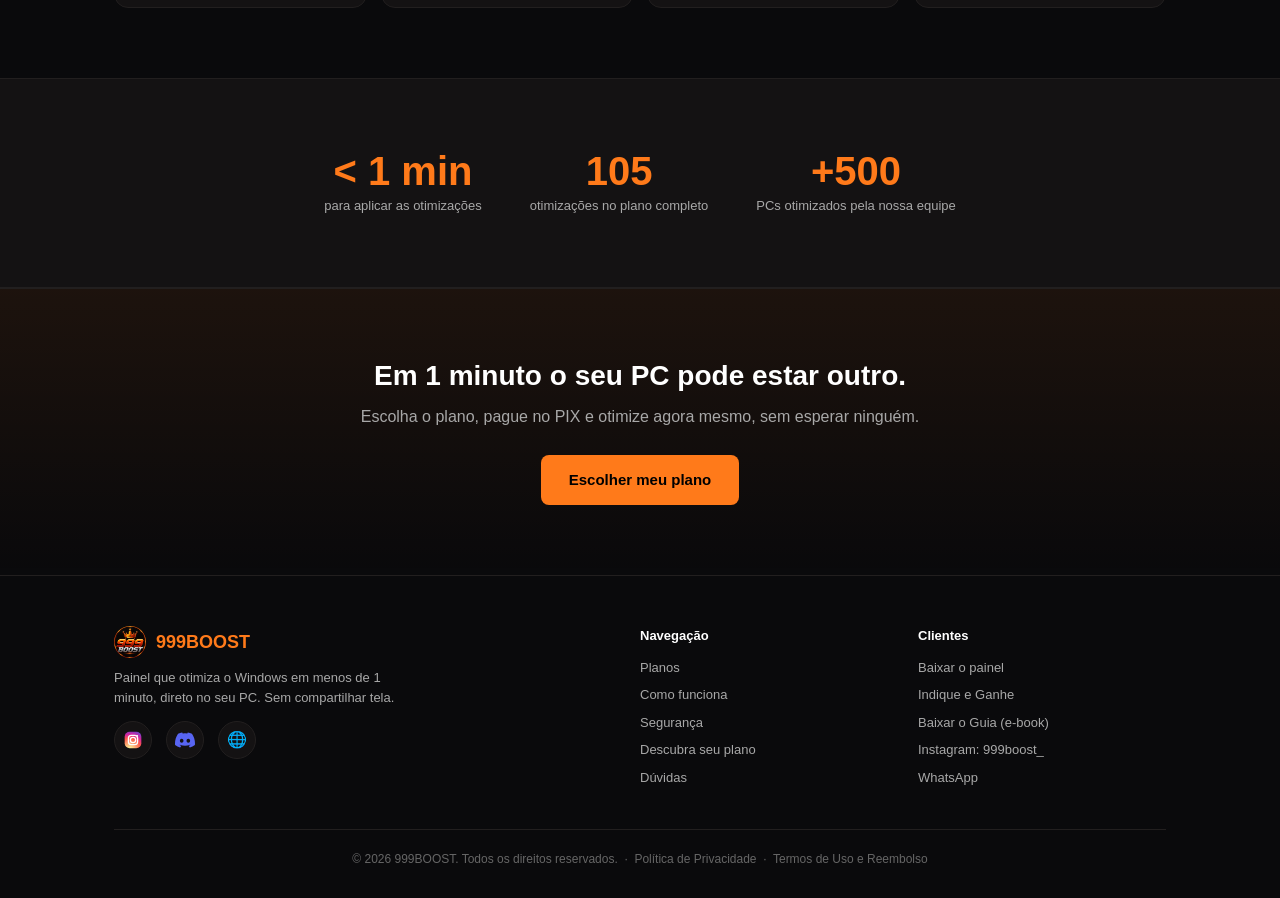
==== commit a983c35a: "Add files via upload" ====
--- a/index.html
+++ b/index.html
@@ -3,244 +3,38 @@
 <head>
 <meta charset="UTF-8">
 <meta name="viewport" content="width=device-width, initial-scale=1, viewport-fit=cover">
-<title>999BOOST - Otimização de PC Gamer ao Vivo</title>
-<meta name="description" content="Otimização remota de PC para gamers, feita ao vivo via AnyDesk. Diagnóstico grátis, mais FPS, menos input lag. Garantia de devolução 100%.">
+<title>999BOOST - PC otimizado em menos de 1 minuto</title>
+<meta name="description" content="Painel que otimiza o Windows em menos de 1 minuto, direto no seu PC, sem compartilhar tela. Mais FPS e menos input lag. Planos a partir de R$ 19,90.">
+<link rel="canonical" href="https://www.999boost.com.br/">
 <link rel="icon" type="image/png" href="/Favicon.png?v=4">
 <meta property="og:type" content="website">
-<meta property="og:url" content="https://www.999boost.com.br">
-<meta property="og:title" content="999BOOST - Otimização de PC Gamer ao Vivo">
-<meta property="og:description" content="Diagnóstico grátis do seu PC. Mais FPS, menos input lag, atendimento ao vivo via AnyDesk. Garantia de devolução 100%.">
+<meta property="og:url" content="https://www.999boost.com.br/">
+<meta property="og:title" content="999BOOST - PC otimizado em menos de 1 minuto">
+<meta property="og:description" content="Painel que otimiza o Windows em menos de 1 minuto, direto no seu PC, sem compartilhar tela. Mais FPS e menos input lag. Planos a partir de R$ 19,90.">
 <meta property="og:image" content="https://www.999boost.com.br/logo.png">
-<meta name="twitter:card" content="summary_large_image">
-<meta name="twitter:title" content="999BOOST - Otimização de PC Gamer ao Vivo">
-<meta name="twitter:description" content="Diagnóstico grátis do seu PC. Mais FPS, menos input lag, atendimento ao vivo via AnyDesk.">
-<meta name="twitter:image" content="https://www.999boost.com.br/logo.png">
-<style>
-:root{
-  --bg:#0a0a0c; --panel:#141213; --line:#221f1f; --text:#fff; --sub:#a8a8a8;
-  --orange:#ff7a1a; --red:#e8402a; --green:#2ecc71; --yellow:#f1c40f;
-  box-sizing:border-box;
-}
-*{box-sizing:border-box; margin:0; padding:0;}
-body{background:var(--bg); color:var(--text); font-family:'Segoe UI',Arial,sans-serif; line-height:1.5;
-  padding-top:env(safe-area-inset-top,0px); padding-bottom:env(safe-area-inset-bottom,0px);}
-a{color:inherit; text-decoration:none;}
-img{max-width:100%;}
-.wrap{max-width:1100px; margin:0 auto; padding:0 24px;}
-section{padding:70px 0;}
-h1,h2,h3{line-height:1.2;}
-.btn{display:inline-block; padding:14px 28px; border-radius:8px; font-weight:800; font-size:15px; cursor:pointer; border:none; transition:all .2s ease;}
-.btn-primary{background:var(--orange); color:#000;}
-.btn-outline{background:transparent; color:#fff; border:2px solid #333;}
-.btn-primary:hover{background:#ff8f3f; transform:translateY(-2px); box-shadow:0 8px 22px rgba(255,106,26,.35);}
-.btn-outline:hover{border-color:var(--orange); color:var(--orange);}
-
-/* NAV */
-nav{position:sticky; top:0; z-index:50; background:rgba(10,10,12,0.92); backdrop-filter:blur(8px); border-bottom:1px solid var(--line);}
-nav .wrap{display:flex; align-items:center; justify-content:space-between; padding:14px 24px;}
-.brand{display:flex; align-items:center; gap:10px; font-weight:900; font-size:20px; color:var(--orange);}
-.brand img{width:36px; height:36px; border-radius:8px;}
-.navlinks{display:flex; gap:28px; font-size:14px; color:var(--sub);}
-.navlinks a:hover{color:#fff;}
-.navcta{display:flex; gap:10px; align-items:center;}
-@media (max-width:820px){ .navlinks{display:none;} }
-
-/* HERO */
-.hero{padding:90px 0 60px 0; text-align:center; background:radial-gradient(ellipse at top, rgba(255,122,26,0.12), transparent 60%); position:relative; overflow:hidden;}
-.hero .wrap{position:relative; z-index:3;}
-.game-badge{position:absolute; z-index:1; pointer-events:none; background:linear-gradient(145deg, var(--panel), #1c1919); border:1px solid #332e2e; border-radius:12px; padding:12px 18px 12px 12px; font-weight:800; font-size:13px; color:var(--sub); display:flex; align-items:center; gap:10px; animation:float 6s ease-in-out infinite;}
-.game-badge .gb-icon{width:34px; height:34px; border-radius:9px; display:flex; align-items:center; justify-content:center; font-size:17px; flex-shrink:0;}
-.game-badge b{color:#fff; font-size:13px; white-space:nowrap;}
-@keyframes float{0%{transform:translateY(0) rotate(0deg) scale(1);} 33%{transform:translateY(-14px) rotate(-2deg) scale(1.03);} 66%{transform:translateY(8px) rotate(2deg) scale(0.98);} 100%{transform:translateY(0) rotate(0deg) scale(1);}}
-.game-badge.far{opacity:.4; filter:blur(1px); transform-origin:center;}
-.game-badge.near{opacity:.95; box-shadow:0 16px 40px rgba(0,0,0,.55), 0 0 22px var(--glow, transparent);}
-.game-badge.mid{opacity:.65;}
-.game-badge.small{padding:8px 12px 8px 8px; font-size:11px;}
-.game-badge.small .gb-icon{width:26px; height:26px; font-size:13px;}
-.game-badge.tiny{padding:6px 10px 6px 6px; font-size:10px;}
-.game-badge.tiny .gb-icon{width:20px; height:20px; font-size:11px;}
-
-.gb1{top:10%; left:4%; animation-delay:.2s; animation-duration:7s;}
-.gb2{top:6%; right:5%; animation-delay:.9s; animation-duration:6.5s;}
-.gb3{top:60%; left:1%; animation-delay:1.5s; animation-duration:8s;}
-.gb4{top:52%; right:2%; animation-delay:.4s; animation-duration:6s;}
-.gb5{bottom:4%; left:12%; animation-delay:1.1s; animation-duration:7.5s;}
-.gb6{bottom:6%; right:11%; animation-delay:1.8s; animation-duration:6.8s;}
-.gb7{top:30%; left:20%; animation-delay:2.2s; animation-duration:9s;}
-.gb8{top:22%; right:22%; animation-delay:.6s; animation-duration:7.2s;}
-.gb9{bottom:22%; left:32%; animation-delay:1.4s; animation-duration:8.4s;}
-.gb10{bottom:28%; right:30%; animation-delay:2.6s; animation-duration:7.8s;}
-
-@media (max-width:900px){
-  .game-badge{transform:scale(.8);}
-  .game-badge.tiny, .game-badge.far{display:none;}
-}
-@media (max-width:600px){ .game-badge{display:none;} }
-
-.reveal{opacity:0; transform:translateY(24px); transition:opacity .6s ease, transform .6s ease;}
-.reveal.show{opacity:1; transform:translateY(0);}
-
-.floating-cta{position:fixed; bottom:22px; right:22px; z-index:60; background:var(--panel); border:1px solid var(--orange); border-radius:14px; padding:18px; width:270px; box-shadow:0 20px 50px rgba(0,0,0,.6); animation:slideIn .5s ease;}
-@keyframes slideIn{from{transform:translateY(30px); opacity:0;} to{transform:translateY(0); opacity:1;}}
-.floating-cta .fc-tag{color:var(--green); font-size:11px; font-weight:900; text-transform:uppercase;}
-.floating-cta h4{font-size:14.5px; margin:6px 0 8px 0;}
-.floating-cta p{color:var(--sub); font-size:12.5px; margin-bottom:12px;}
-.floating-cta .fc-close{position:absolute; top:8px; right:10px; color:var(--sub); cursor:pointer; font-size:16px;}
-.floating-cta a.btn{width:100%; text-align:center; padding:10px; font-size:13px;}
-
-.stars{color:var(--yellow); font-size:15px; letter-spacing:2px;}
-.review-card{background:var(--panel); border:1px solid var(--line); border-radius:12px; padding:22px;}
-.review-empty{text-align:center; padding:40px 20px; border:1px dashed #333; border-radius:12px; color:var(--sub);}
-
-.ganho-box{background:var(--panel); border:1px solid var(--line); border-radius:16px; padding:32px; max-width:640px; margin:0 auto;}
-.ganho-row{display:grid; grid-template-columns:1fr 1fr; gap:14px; margin-bottom:18px;}
-@media (max-width:560px){ .ganho-row{grid-template-columns:1fr;} }
-.ganho-row label{display:block; font-size:12.5px; color:var(--sub); margin-bottom:6px;}
-.ganho-row select{width:100%; padding:12px; border-radius:8px; background:#0f0e0e; border:1px solid #333; color:#fff; font-size:14px;}
-#ganhoResultado{margin-top:20px; display:none; background:#1a1717; border:1px solid var(--orange); border-radius:10px; padding:18px; text-align:center;}
-#ganhoResultado h4{color:var(--orange); font-size:17px; margin-bottom:6px;}
-#ganhoResultado p{color:var(--sub); font-size:13px;}
-.badge{display:inline-block; background:var(--panel); border:1px solid #2e2a2a; color:var(--orange); font-size:12.5px; font-weight:700; padding:6px 14px; border-radius:999px; margin-bottom:22px;}
-.hero h1{font-size:44px; font-weight:900; max-width:780px; margin:0 auto 18px auto;}
-.hero h1 span{color:var(--orange);}
-.hero p{color:var(--sub); font-size:17px; max-width:600px; margin:0 auto 32px auto;}
-.hero-ctas{display:flex; gap:14px; justify-content:center; flex-wrap:wrap;}
-.trust-strip{margin-top:16px; font-size:12.5px; color:var(--sub); font-weight:700;}
-@media (max-width:600px){ .hero h1{font-size:30px;} }
-
-/* TERMINAL DIAGNOSTICO */
-.terminal-wrap{max-width:640px; margin:60px auto 0 auto;}
-.terminal{background:#0a0a0b; border:1px solid #262323; border-radius:12px; padding:22px; font-family:Consolas,monospace; font-size:13px; text-align:left; box-shadow:0 30px 80px rgba(0,0,0,.5);}
-.terminal .prompt{color:var(--green); margin-bottom:14px;}
-.terminal .spec{color:#ddd; margin-bottom:4px;}
-.terminal .bad{color:var(--red); margin:4px 0;}
-.terminal .ok{color:var(--green); margin:4px 0;}
-.diagbar{margin-top:14px; background:#1f1a10; border:1px solid #4a3c1a; color:var(--yellow); border-radius:8px; padding:12px 16px; display:flex; justify-content:space-between; font-size:13px; font-weight:700; flex-wrap:wrap; gap:6px;}
-
-/* FEATURES */
-.section-title{text-align:center; margin-bottom:44px;}
-.section-title .eyebrow{color:var(--orange); font-weight:800; font-size:13px; text-transform:uppercase; letter-spacing:1px;}
-.section-title h2{font-size:30px; margin-top:8px;}
-.section-title p{color:var(--sub); margin-top:10px; max-width:560px; margin-left:auto; margin-right:auto;}
-.grid{display:grid; grid-template-columns:repeat(3,1fr); gap:18px;}
-@media (max-width:820px){ .grid{grid-template-columns:1fr 1fr;} }
-@media (max-width:560px){ .grid{grid-template-columns:1fr;} }
-.card{background:var(--panel); border:1px solid var(--line); border-radius:12px; padding:24px;}
-.card .icon{font-size:26px; margin-bottom:12px;}
-.card h3{font-size:16px; margin-bottom:8px;}
-.card p{color:var(--sub); font-size:13.5px;}
-
-/* STEPS */
-.steps{display:flex; flex-direction:column; gap:0; max-width:620px; margin:0 auto;}
-.step{display:flex; gap:18px; padding:18px 0; border-bottom:1px solid var(--line);}
-.step:last-child{border-bottom:none;}
-.step .num{width:34px; height:34px; flex-shrink:0; border-radius:50%; background:var(--orange); color:#000; font-weight:900; display:flex; align-items:center; justify-content:center; font-size:14px;}
-.step h4{font-size:15px; margin-bottom:4px;}
-.step p{color:var(--sub); font-size:13.5px;}
-
-/* PLANOS */
-.plans{display:grid; grid-template-columns:repeat(4,1fr); gap:18px;}
-@media (max-width:1100px){ .plans{grid-template-columns:repeat(2,1fr);} }
-@media (max-width:620px){ .plans{grid-template-columns:1fr;} }
-.plan-card.p4{border-color:var(--orange);}
-.plan-card.p4 .price{color:var(--orange);}
-.plan-card .per{display:block; font-size:13px; font-weight:700; color:var(--sub); margin-top:2px;}
-.plan-card .plan-tag{white-space:nowrap;}
-.plan-card{display:flex; flex-direction:column;}
-.plan-card ul{flex:1;}
-.plan-card .btn{margin-top:auto; box-sizing:border-box; height:52px; display:flex; align-items:center; justify-content:center;}
-.plan-card .nosup{margin:10px 0 14px 0;}
-.plan-card.p2{transform:none !important;}
-.plan-card.p2:hover{transform:translateY(-6px) !important;}
-.plan-card .nosup{font-size:11.5px; color:var(--sub); margin:-8px 0 14px 0;}
-.tech-box{margin-top:34px; background:var(--panel); border:1px solid var(--line); border-radius:14px; padding:24px 26px;}
-.tech-box h4{color:var(--orange); letter-spacing:1px; font-size:13px; margin-bottom:6px;}
-.tech-box > p{color:var(--sub); font-size:13.5px; margin-bottom:14px;}
-.tech-list{display:flex; flex-wrap:wrap; gap:8px; margin-bottom:18px;}
-.tech-list span{background:var(--bg,#0a0a0c); border:1px solid var(--line); border-radius:999px; padding:6px 12px; font-size:12.5px; color:#ddd;}
-.tech-ctas{display:flex; gap:10px; flex-wrap:wrap;}
-.plan-card{background:var(--panel); border:2px solid #2a2626; border-radius:14px; padding:28px; text-align:center; position:relative; transition:transform .25s ease, box-shadow .25s ease;}
-.plan-card:hover{transform:translateY(-6px); box-shadow:0 18px 40px rgba(0,0,0,.45);}
-.plan-card.p1{border-color:var(--green);}
-.plan-card.p2{border-color:var(--yellow); transform:scale(1.03);}
-.plan-card.p3{border-color:var(--red);}
-.plan-tag{position:absolute; top:-13px; left:50%; transform:translateX(-50%); background:var(--yellow); color:#000; font-size:11px; font-weight:900; padding:4px 12px; border-radius:999px; animation:tagpulse 2.4s ease-in-out infinite;}
-@keyframes tagpulse{0%,100%{box-shadow:0 0 0 0 rgba(241,196,15,.5);} 50%{box-shadow:0 0 0 8px rgba(241,196,15,0);}}
-.plan-card h3{font-size:20px; margin-bottom:6px;}
-.plan-card .price{font-size:34px; font-weight:900; margin:14px 0 4px 0;}
-.plan-card.p1 .price{color:var(--green);} .plan-card.p2 .price{color:var(--yellow);} .plan-card.p3 .price{color:var(--red);}
-.plan-card ul{list-style:none; text-align:left; margin:20px 0; font-size:13.5px; color:#ddd;}
-.plan-card li{padding:7px 0; border-bottom:1px solid #221f1f;}
-.plan-card li:last-child{border-bottom:none;}
-.extras-box{margin-top:36px; background:var(--panel); border:1px solid var(--line); border-radius:12px; padding:24px;}
-.extras-box h4{color:var(--orange); font-size:14px; margin-bottom:14px;}
-.extra-row{display:flex; justify-content:space-between; padding:10px 0; border-bottom:1px solid var(--line); font-size:13.5px;}
-.extra-row:last-child{border-bottom:none;}
-.extra-row span:last-child{color:var(--orange); font-weight:700;}
-
-.guarantee-grid{margin-top:20px; display:grid; grid-template-columns:1fr 1fr; gap:16px;}
-@media (max-width:700px){ .guarantee-grid{grid-template-columns:1fr;} }
-.guarantee-box{background:linear-gradient(135deg, rgba(46,204,113,.12), var(--panel)); border:1px solid var(--green); border-radius:12px; padding:22px; display:flex; gap:16px; align-items:flex-start;}
-.guarantee-icon{font-size:30px; flex-shrink:0;}
-.guarantee-box h4{color:var(--green); font-size:15px; margin-bottom:4px;}
-.guarantee-box p{font-size:13.5px; color:#ccc; margin:0;}
-
-/* SEGURANCA */
-.sec-list{display:grid; grid-template-columns:1fr 1fr; gap:16px;}
-@media (max-width:700px){ .sec-list{grid-template-columns:1fr;} }
-.sec-item{display:flex; gap:14px; align-items:flex-start;}
-.sec-item .chk{color:var(--green); font-size:18px;}
-.sec-item h4{font-size:14.5px; margin-bottom:4px;}
-.sec-item p{color:var(--sub); font-size:13px;}
-
-/* FAQ */
-.faq-item{border-bottom:1px solid var(--line); padding:18px 0;}
-.faq-q{display:flex; justify-content:space-between; cursor:pointer; font-weight:700; font-size:15px;}
-.faq-a{color:var(--sub); font-size:13.5px; margin-top:10px; display:none; line-height:1.6;}
-.faq-item.open .faq-a{display:block;}
-.faq-item.open .faq-q .plus{transform:rotate(45deg);}
-.faq-q .plus{transition:transform .15s; color:var(--orange); font-size:20px;}
-
-/* CTA FINAL */
-.cta-final{text-align:center; background:linear-gradient(180deg, rgba(255,122,26,.08), transparent); border-top:1px solid var(--line); border-bottom:1px solid var(--line);}
-.cta-final h2{font-size:28px; margin-bottom:12px;}
-.cta-final p{color:var(--sub); margin-bottom:26px;}
-
-/* FOOTER */
-footer{padding:50px 0 30px 0; color:var(--sub); font-size:13px;}
-.footer-grid{display:grid; grid-template-columns:2fr 1fr 1fr; gap:30px; margin-bottom:34px;}
-@media (max-width:700px){ .footer-grid{grid-template-columns:1fr;} }
-.footer-brand{display:flex; align-items:center; gap:10px; font-weight:900; color:var(--orange); font-size:18px; margin-bottom:10px;}
-.footer-brand img{width:32px; height:32px; border-radius:6px;}
-.footer-col h5{color:#fff; font-size:13px; margin-bottom:12px;}
-.footer-col a{display:block; color:var(--sub); margin-bottom:8px; font-size:13px;}
-.footer-col a:hover{color:var(--orange);}
-.social-row{display:flex; gap:14px; margin-top:14px;}
-.social-row a{background:var(--panel); border:1px solid var(--line); width:38px; height:38px; border-radius:50%; display:flex; align-items:center; justify-content:center; font-size:16px;}
-.social-row a:hover{border-color:var(--orange);}
-.footer-bottom{border-top:1px solid var(--line); padding-top:20px; text-align:center; font-size:12px; color:#666;}
-</style>
+<meta name="twitter:card" content="summary">
+<meta name="theme-color" content="#0a0a0c">
+<link rel="stylesheet" href="/assets/site.css?v=2">
 </head>
 <body>
-
 <nav>
-  <div class="wrap">
-    <a href="/" class="brand" style="text-decoration:none;"><img src="[data-uri]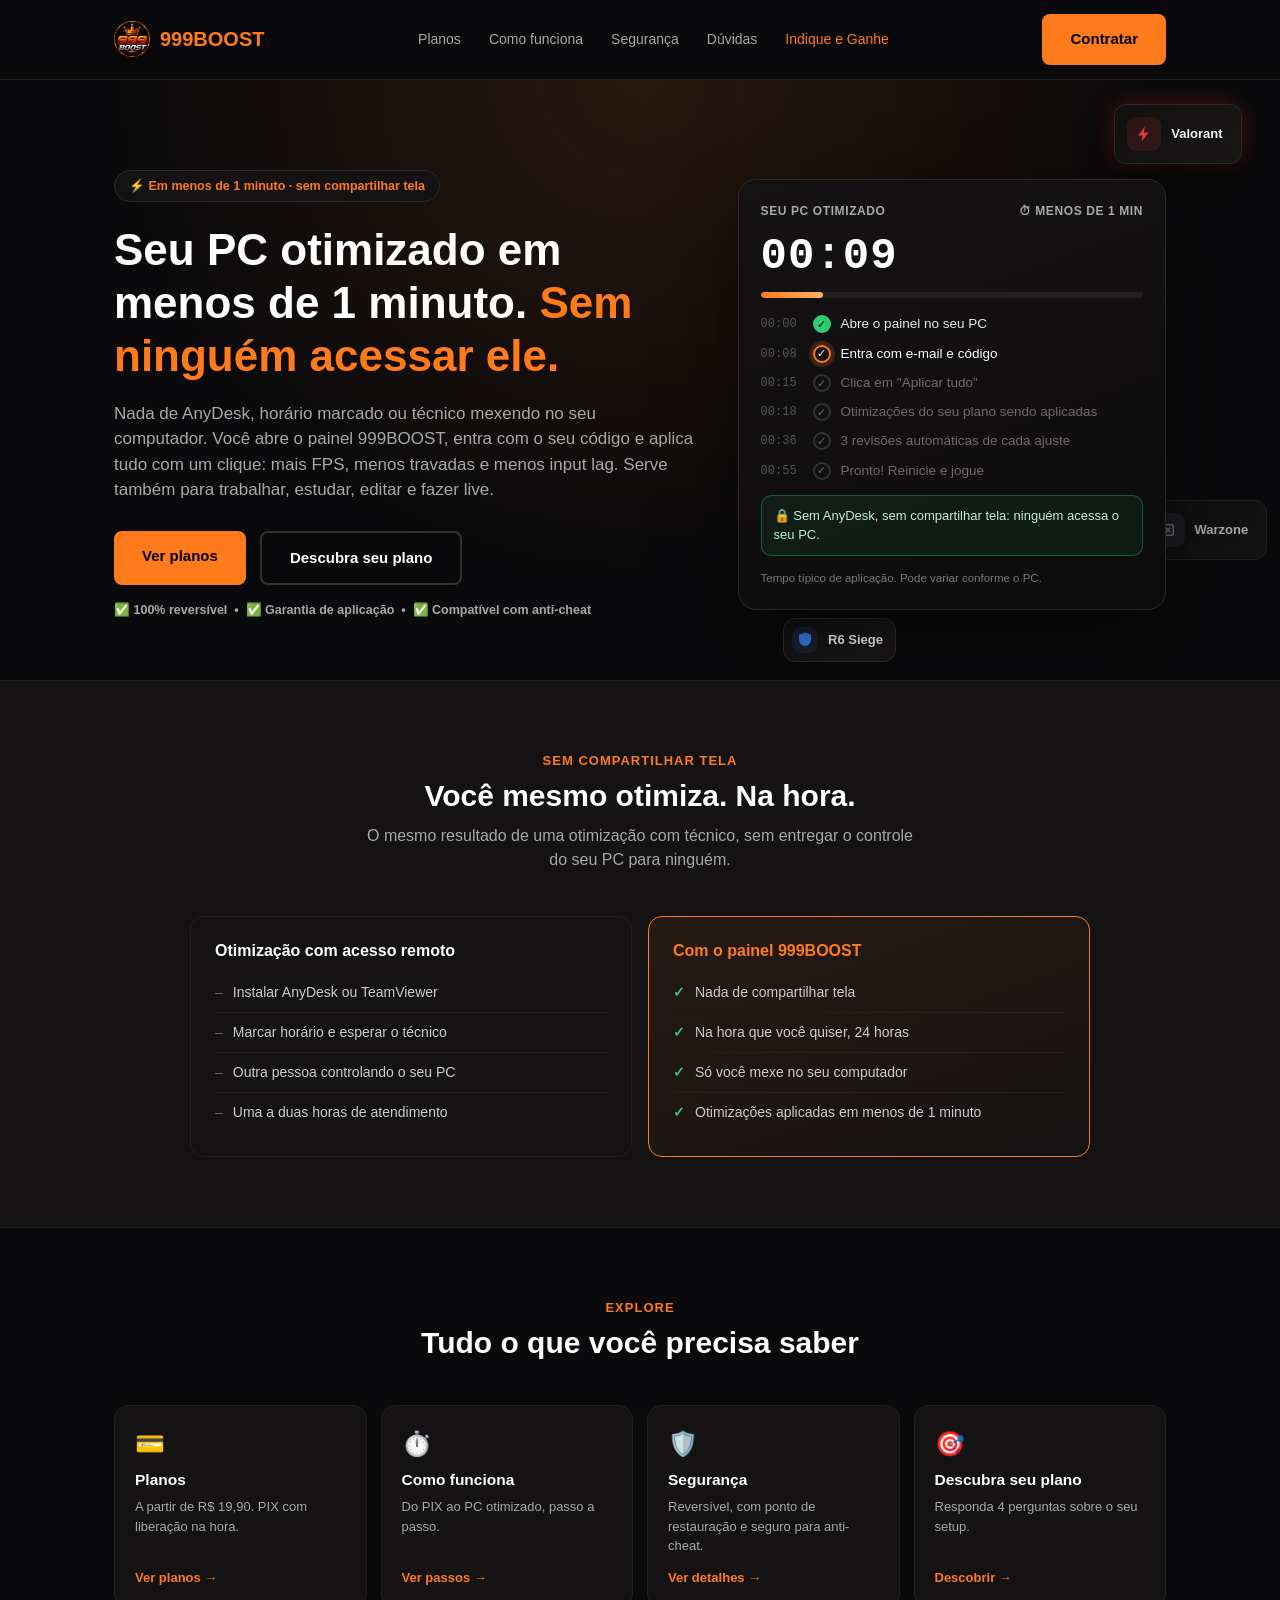
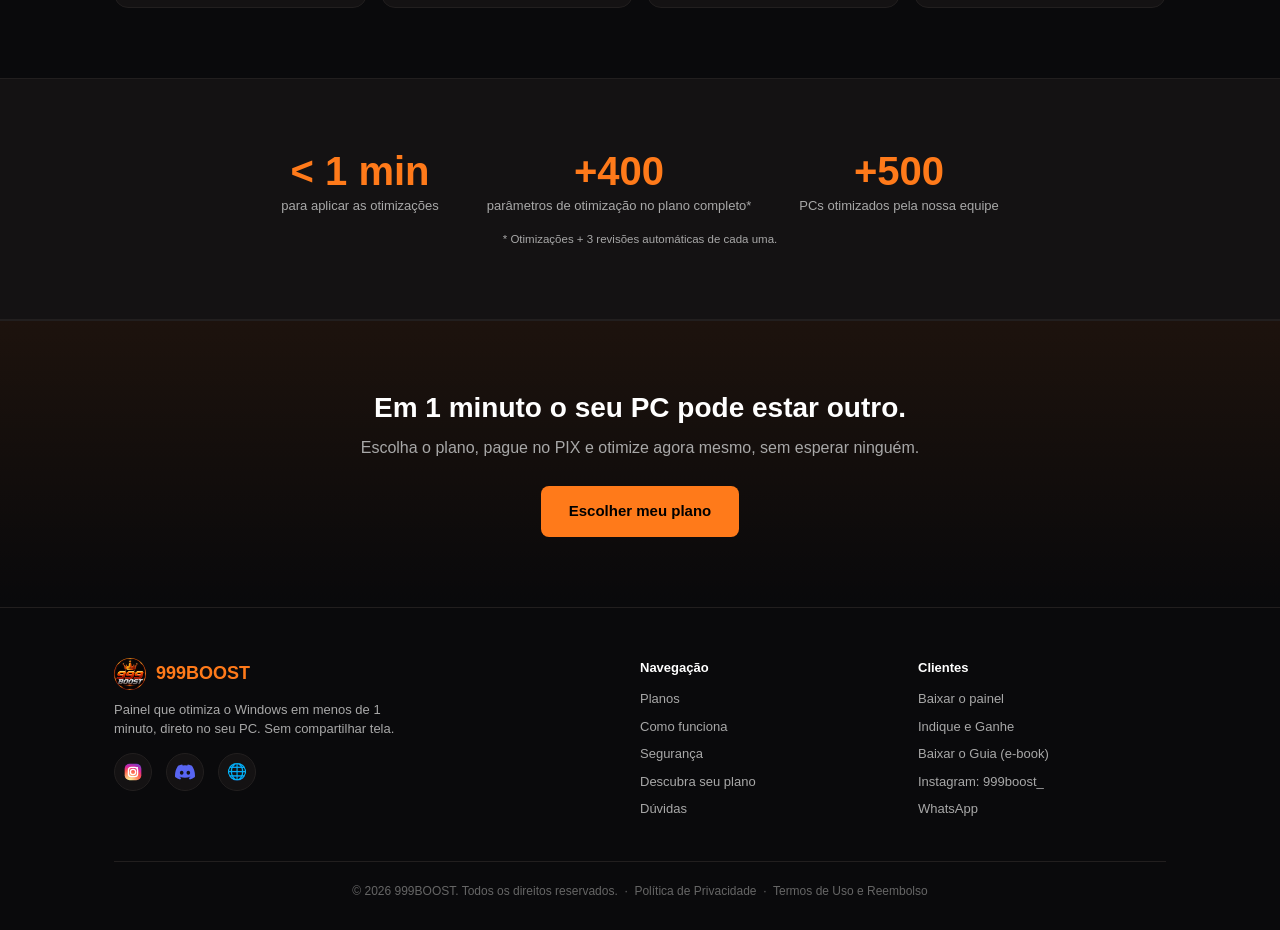
==== commit 997a027b: "Add files via upload" ====
--- a/index.html
+++ b/index.html
@@ -66,7 +66,8 @@
           <li data-s="8"><span class="t">00:08</span><span class="b">✓</span>Entra com e-mail e código</li>
           <li data-s="15"><span class="t">00:15</span><span class="b">✓</span>Clica em "Aplicar tudo"</li>
           <li data-s="18"><span class="t">00:18</span><span class="b">✓</span>Otimizações do seu plano sendo aplicadas</li>
-          <li data-s="50"><span class="t">00:50</span><span class="b">✓</span>Pronto! Reinicie e jogue</li>
+          <li data-s="36"><span class="t">00:36</span><span class="b">✓</span>3 revisões automáticas de cada ajuste</li>
+          <li data-s="55"><span class="t">00:55</span><span class="b">✓</span>Pronto! Reinicie e jogue</li>
         </ol>
         <div class="selo-sem">🔒 Sem AnyDesk, sem compartilhar tela: ninguém acessa o seu PC.</div>
         <div class="crono-nota">Tempo típico de aplicação. Pode variar conforme o PC.</div>
@@ -120,11 +121,12 @@
 </section>
 <section style="background:var(--panel); border-top:1px solid var(--line); border-bottom:1px solid var(--line);">
   <div class="wrap">
-    <div class="nums-home">
+    <div class="nums-home" style="margin-bottom:14px;">
       <div><b>&lt; 1 min</b><span>para aplicar as otimizações</span></div>
-      <div><b>105</b><span>otimizações no plano completo</span></div>
+      <div><b>+400</b><span>parâmetros de otimização no plano completo*</span></div>
       <div><b>+500</b><span>PCs otimizados pela nossa equipe</span></div>
     </div>
+    <p style="text-align:center;color:var(--sub);font-size:11.5px;">* Otimizações + 3 revisões automáticas de cada uma.</p>
   </div>
 </section>
 <section class="cta-final">
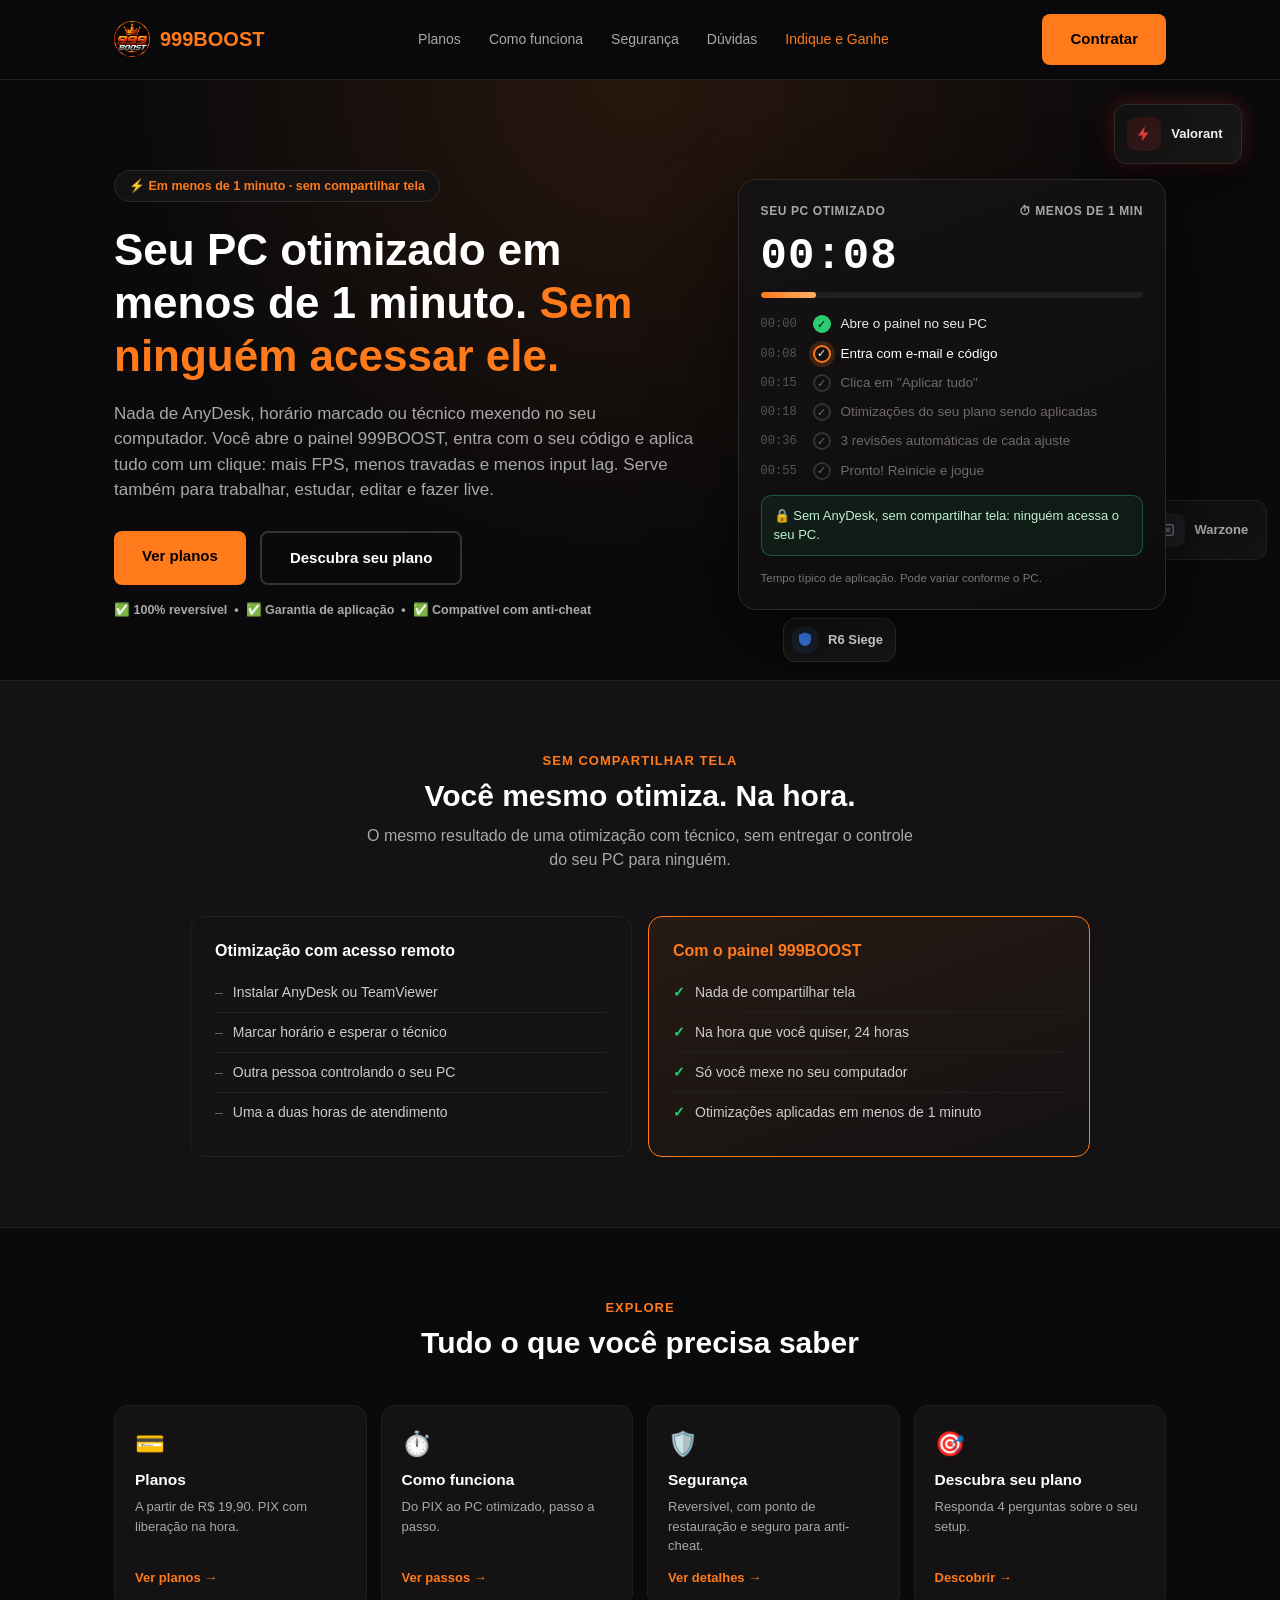
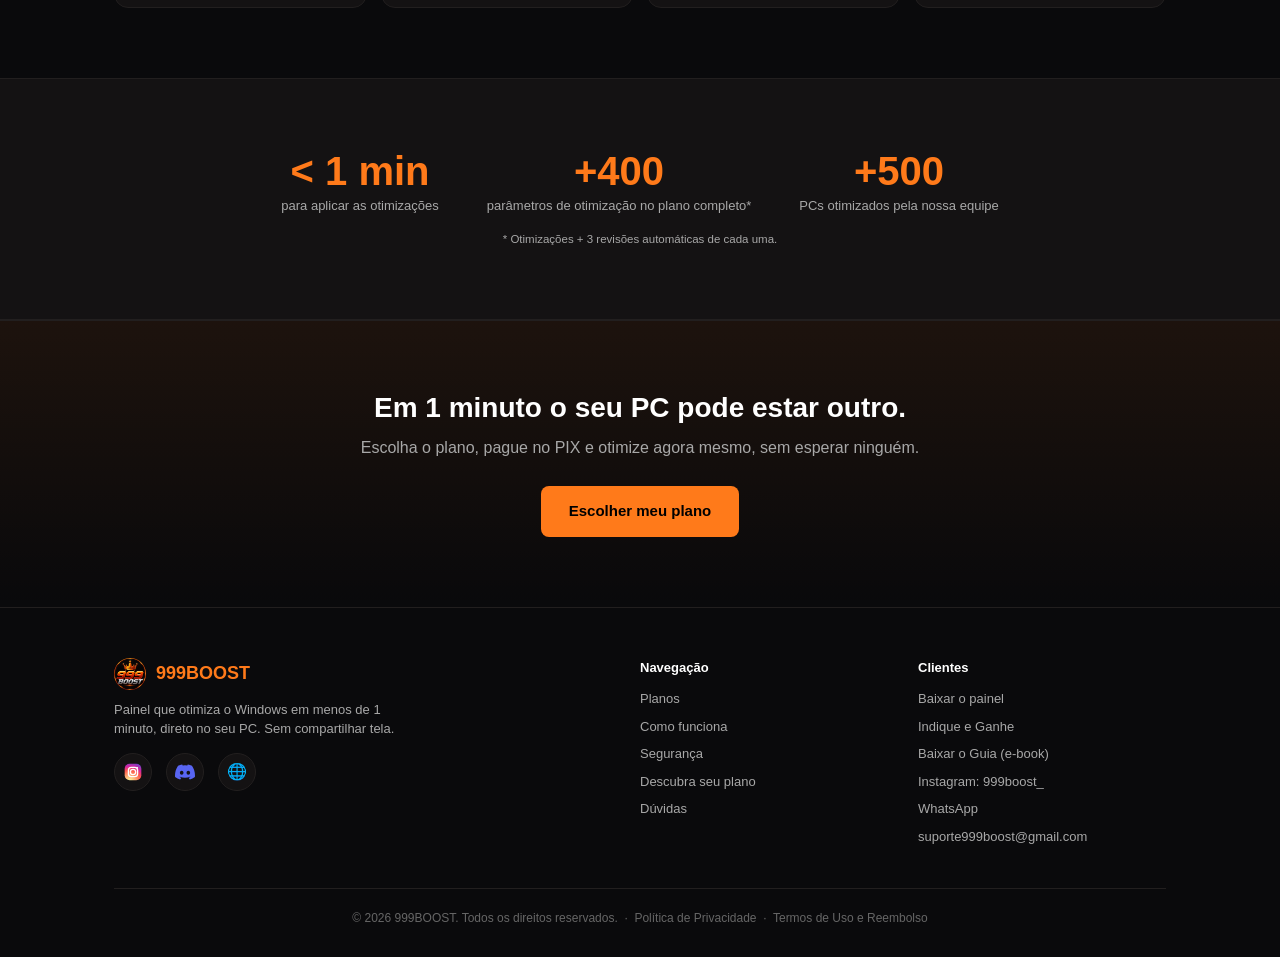
==== commit bf4b4ad8: "Add files via upload" ====
--- a/index.html
+++ b/index.html
@@ -165,6 +165,7 @@
         <a href="/guia.html">Baixar o Guia (e-book)</a>
         <a href="https://www.instagram.com/999boost_" target="_blank" rel="noopener">Instagram: 999boost_</a>
         <a href="https://wa.me/5585991954902" target="_blank" rel="noopener">WhatsApp</a>
+        <a href="mailto:suporte999boost@gmail.com">suporte999boost@gmail.com</a>
       </div>
     </div>
     <div class="footer-bottom">© 2026 999BOOST. Todos os direitos reservados. &nbsp;·&nbsp; <a href="/privacidade.html" style="color:inherit;">Política de Privacidade</a> &nbsp;·&nbsp; <a href="/termos.html" style="color:inherit;">Termos de Uso e Reembolso</a></div>
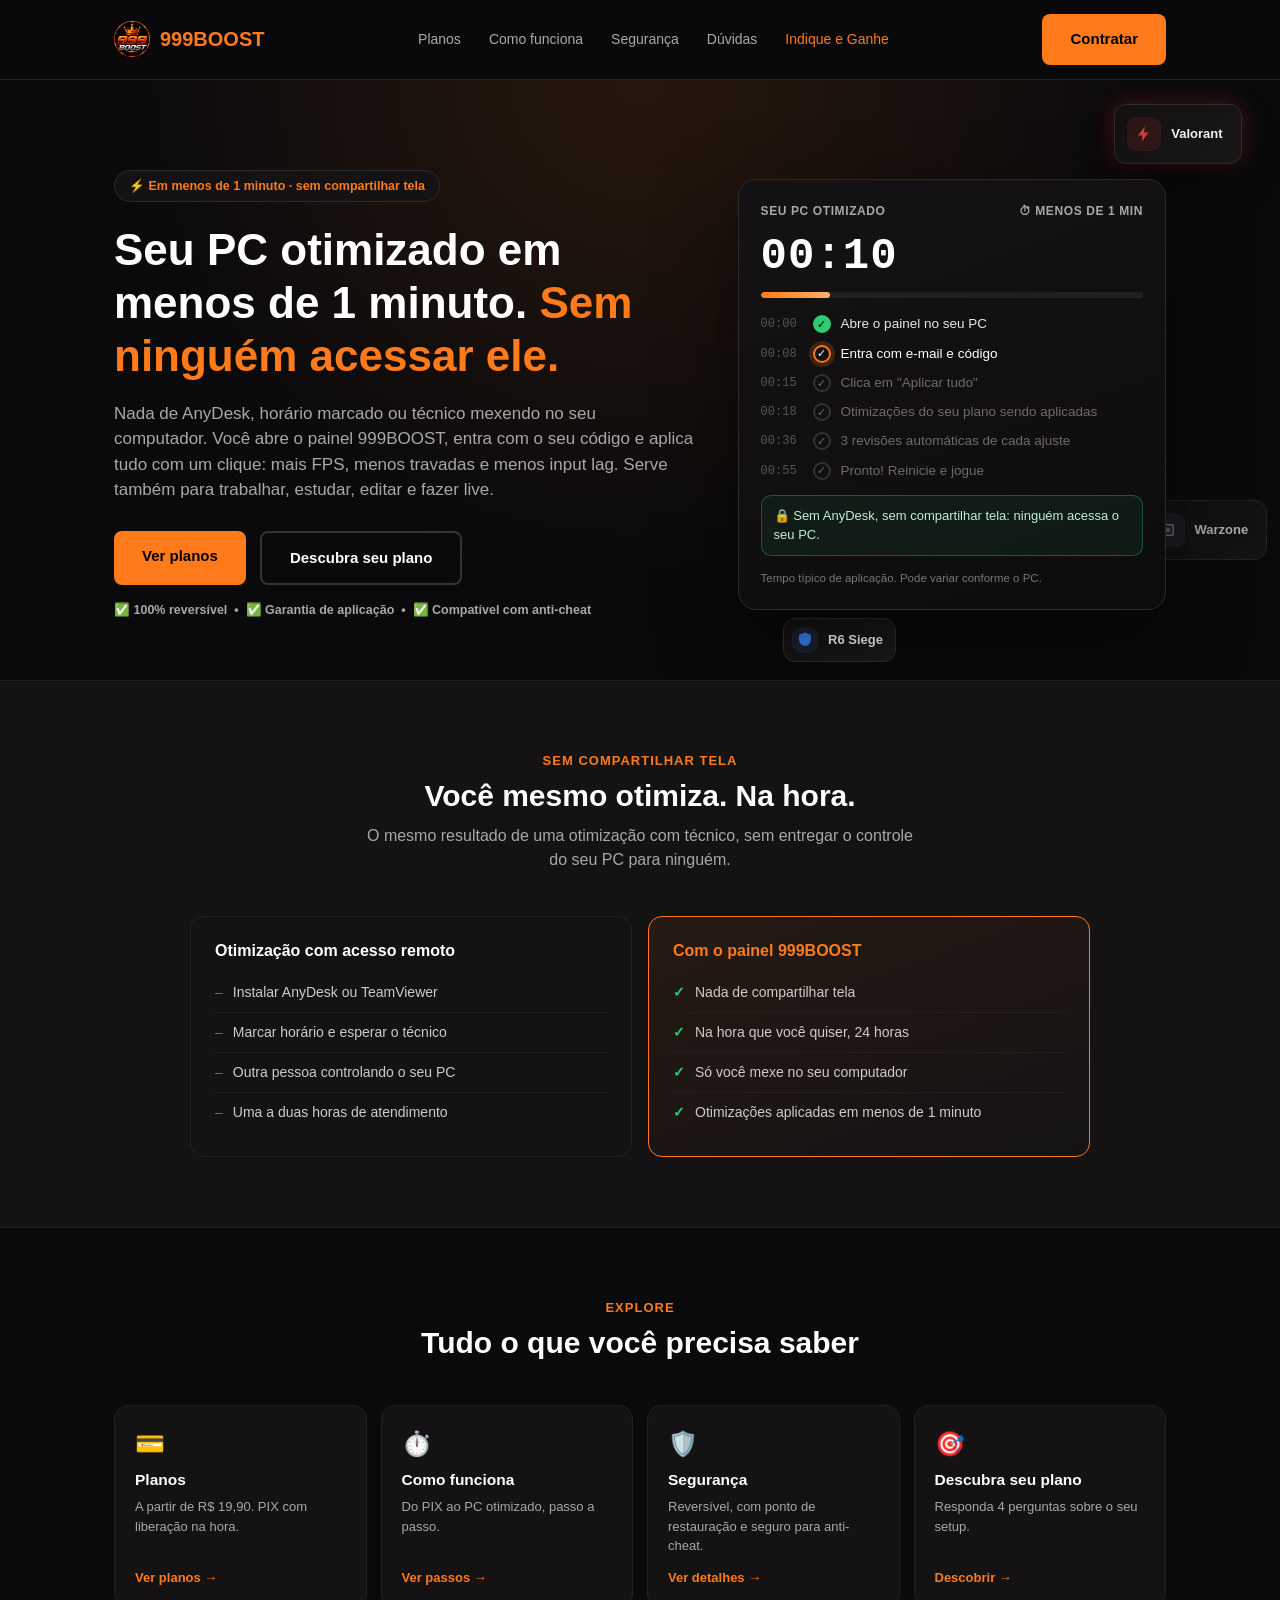
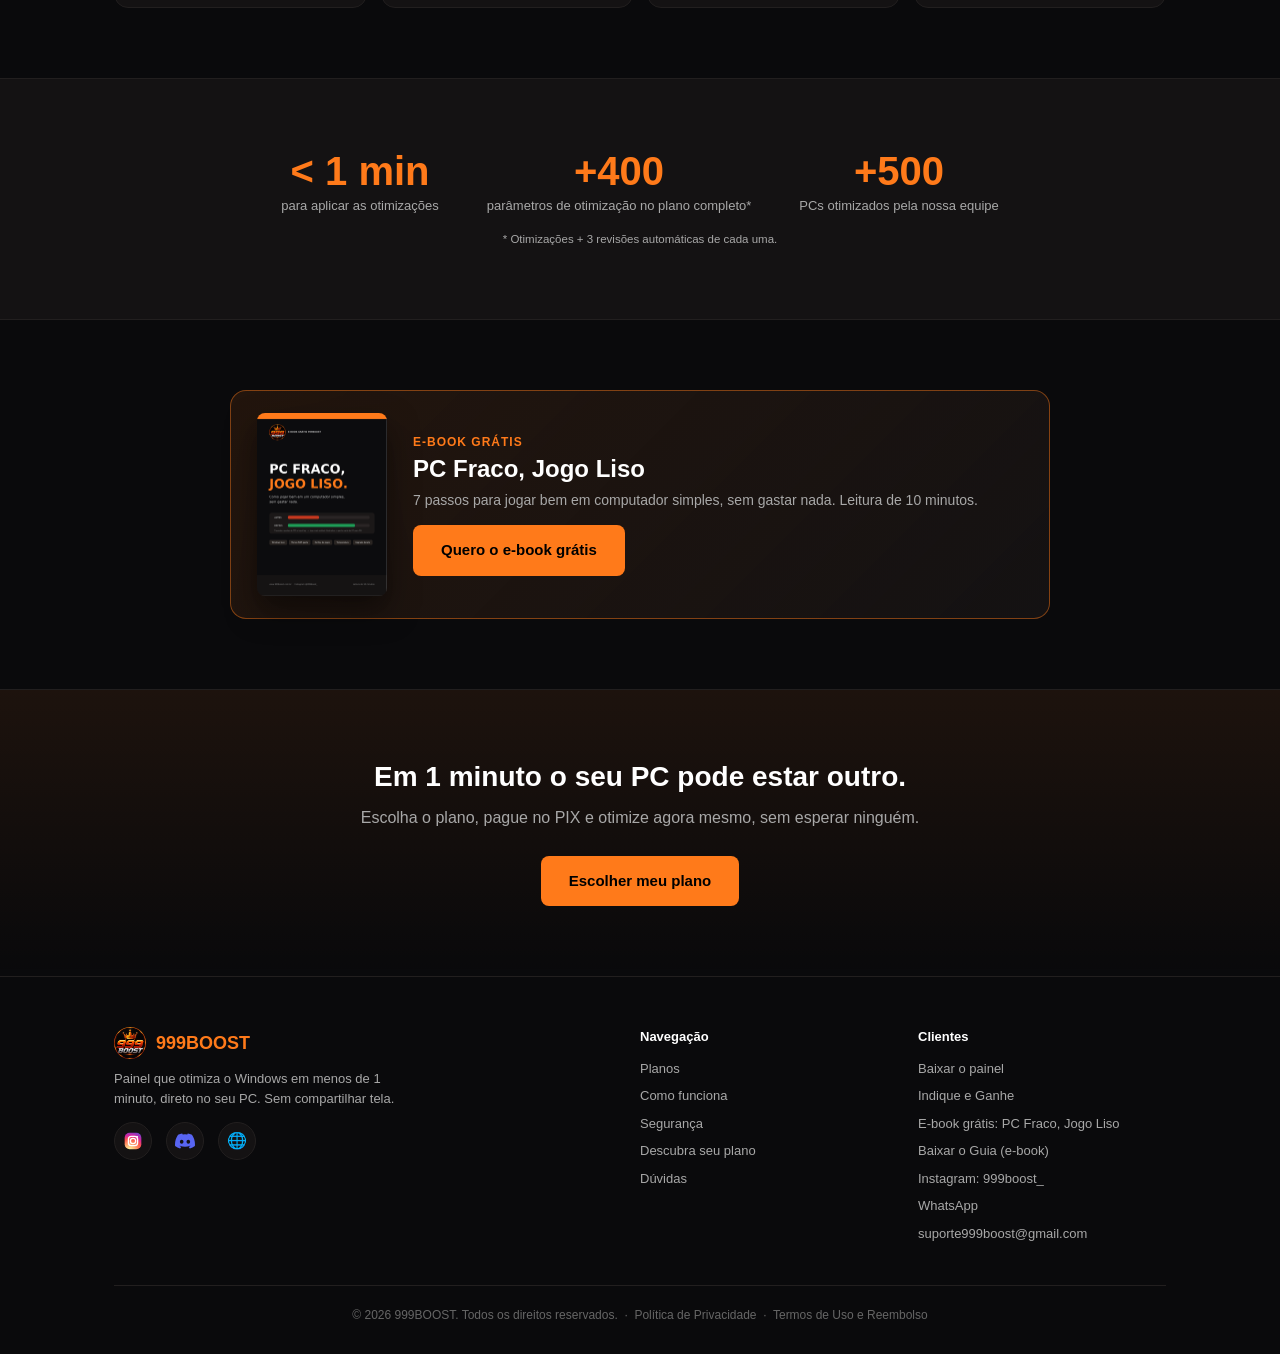
==== commit b4642221: "Add files via upload" ====
--- a/index.html
+++ b/index.html
@@ -14,7 +14,7 @@
 <meta property="og:image" content="https://www.999boost.com.br/logo.png">
 <meta name="twitter:card" content="summary">
 <meta name="theme-color" content="#0a0a0c">
-<link rel="stylesheet" href="/assets/site.css?v=2">
+<link rel="stylesheet" href="/assets/site.css?v=3">
 </head>
 <body>
 <nav>
@@ -129,6 +129,19 @@
     <p style="text-align:center;color:var(--sub);font-size:11.5px;">* Otimizações + 3 revisões automáticas de cada uma.</p>
   </div>
 </section>
+<section>
+  <div class="wrap">
+    <a class="ebook-box" href="/pc-fraco.html" data-t="ebook_banner">
+      <img src="/assets/pc-fraco-capa.png" alt="Capa do e-book PC Fraco, Jogo Liso" width="130" height="184" loading="lazy">
+      <div>
+        <div class="eyebrow">E-book grátis</div>
+        <h3>PC Fraco, Jogo Liso</h3>
+        <p>7 passos para jogar bem em computador simples, sem gastar nada. Leitura de 10 minutos.</p>
+        <span class="btn btn-primary">Quero o e-book grátis</span>
+      </div>
+    </a>
+  </div>
+</section>
 <section class="cta-final">
   <div class="wrap">
     <h2>Em 1 minuto o seu PC pode estar outro.</h2>
@@ -162,6 +175,7 @@
         <h5>Clientes</h5>
         <a href="/download/999Boost.zip">Baixar o painel</a>
         <a href="/indique.html">Indique e Ganhe</a>
+        <a href="/pc-fraco.html">E-book grátis: PC Fraco, Jogo Liso</a>
         <a href="/guia.html">Baixar o Guia (e-book)</a>
         <a href="https://www.instagram.com/999boost_" target="_blank" rel="noopener">Instagram: 999boost_</a>
         <a href="https://wa.me/5585991954902" target="_blank" rel="noopener">WhatsApp</a>
@@ -173,13 +187,13 @@
 </footer>
 <div class="floating-cta" id="floatCta" style="display:none;">
   <span class="fc-close" onclick="document.getElementById('floatCta').style.display='none'">✕</span>
-  <div class="fc-tag">● Dúvida?</div>
-  <h4>Não sabe qual plano escolher?</h4>
-  <p>Manda o seu setup no WhatsApp que a gente indica o plano certo, sem compromisso.</p>
-  <a class="btn btn-primary" href="https://wa.me/5585991954902?text=Ol%C3%A1!%20Quero%20saber%20qual%20plano%20do%20999BOOST%20%C3%A9%20ideal%20para%20o%20meu%20PC." target="_blank" rel="noopener" data-t="float_whatsapp">Falar no WhatsApp</a>
+  <div class="fc-tag">● E-book grátis</div>
+  <h4>PC fraco? Jogo liso.</h4>
+  <p>7 passos para jogar bem em computador simples, sem gastar nada.</p>
+  <a class="btn btn-primary" href="/pc-fraco.html" data-t="float_ebook">Baixar grátis</a>
 </div>
 <script>setTimeout(function(){var e=document.getElementById('floatCta'); if(e && innerWidth>700) e.style.display='block';}, 9000);</script>
-<script src="/assets/site.js?v=2"></script>
+<script src="/assets/site.js?v=3"></script>
 <script src="/assets/t.js?v=2" defer></script>
 <script defer src="/_vercel/insights/script.js"></script>
 </body>
--- a/assets/site.css
+++ b/assets/site.css
@@ -305,3 +305,28 @@
 .hero-v2 .gb1,.hero-v2 .gb3,.hero-v2 .gb5,.hero-v2 .gb7,.hero-v2 .gb8,.hero-v2 .gb9,.hero-v2 .gb10{display:none;}
 .hero-v2 .gb2{top:4%; right:3%;} .hero-v2 .gb6{bottom:3%; right:30%;} .hero-v2 .gb4{top:70%; right:1%;}
 @media (max-width:820px){ nav.aberto{backdrop-filter:none; background:#0a0a0c;} .navlinks{background:#0a0a0c;} }
+
+/* e-book gratis */
+.ebook-box{display:flex;gap:26px;align-items:center;background:linear-gradient(135deg, rgba(255,122,26,.10), var(--panel));border:1px solid rgba(255,122,26,.45);border-radius:16px;padding:22px 26px;max-width:820px;margin:0 auto;transition:transform .2s, border-color .2s;}
+.ebook-box:hover{transform:translateY(-3px);border-color:var(--orange);}
+.ebook-box img{width:130px;height:auto;border-radius:8px;box-shadow:0 14px 30px rgba(0,0,0,.5);flex-shrink:0;}
+.ebook-box .eyebrow{color:var(--orange);font-weight:800;font-size:12px;text-transform:uppercase;letter-spacing:1px;}
+.ebook-box h3{font-size:24px;margin:4px 0 6px;}
+.ebook-box p{color:var(--sub);font-size:14px;margin-bottom:14px;}
+@media (max-width:600px){ .ebook-box{flex-direction:column;text-align:center;} }
+.lp{display:grid;grid-template-columns:340px 1fr;gap:40px;align-items:start;}
+@media (max-width:820px){ .lp{grid-template-columns:1fr;} .lp-capa{max-width:260px;margin:0 auto;} }
+.lp-capa img{width:100%;height:auto;border-radius:10px;box-shadow:0 30px 60px rgba(0,0,0,.6);}
+.lp-lista{list-style:none;margin-bottom:22px;}
+.lp-lista li{padding:7px 0 7px 26px;position:relative;color:#ddd;font-size:14.5px;}
+.lp-lista li:before{content:"✓";position:absolute;left:0;color:var(--green);font-weight:900;}
+.lp-form,.lp-ok{background:var(--panel);border:1px solid var(--line);border-radius:14px;padding:20px;}
+.lp-campos{display:grid;gap:10px;}
+.lp-campos input{width:100%;padding:13px 14px;background:var(--bg);border:1px solid #2e2a2a;border-radius:10px;color:#fff;font-size:15px;}
+.lp-campos input:focus{outline:none;border-color:var(--orange);}
+.lp-aceite{display:flex;gap:9px;align-items:flex-start;font-size:12.5px;color:var(--sub);margin:14px 0;cursor:pointer;}
+.lp-aceite input{margin-top:3px;accent-color:var(--orange);}
+.lp-aceite a{color:var(--orange);}
+.lp-form .btn{width:100%;}
+.lp-msg{color:#ff8b7a;font-size:13px;margin-top:10px;min-height:16px;}
+.lp-ok b{font-size:17px;} .lp-ok p{color:var(--sub);font-size:14px;margin:6px 0 14px;}
